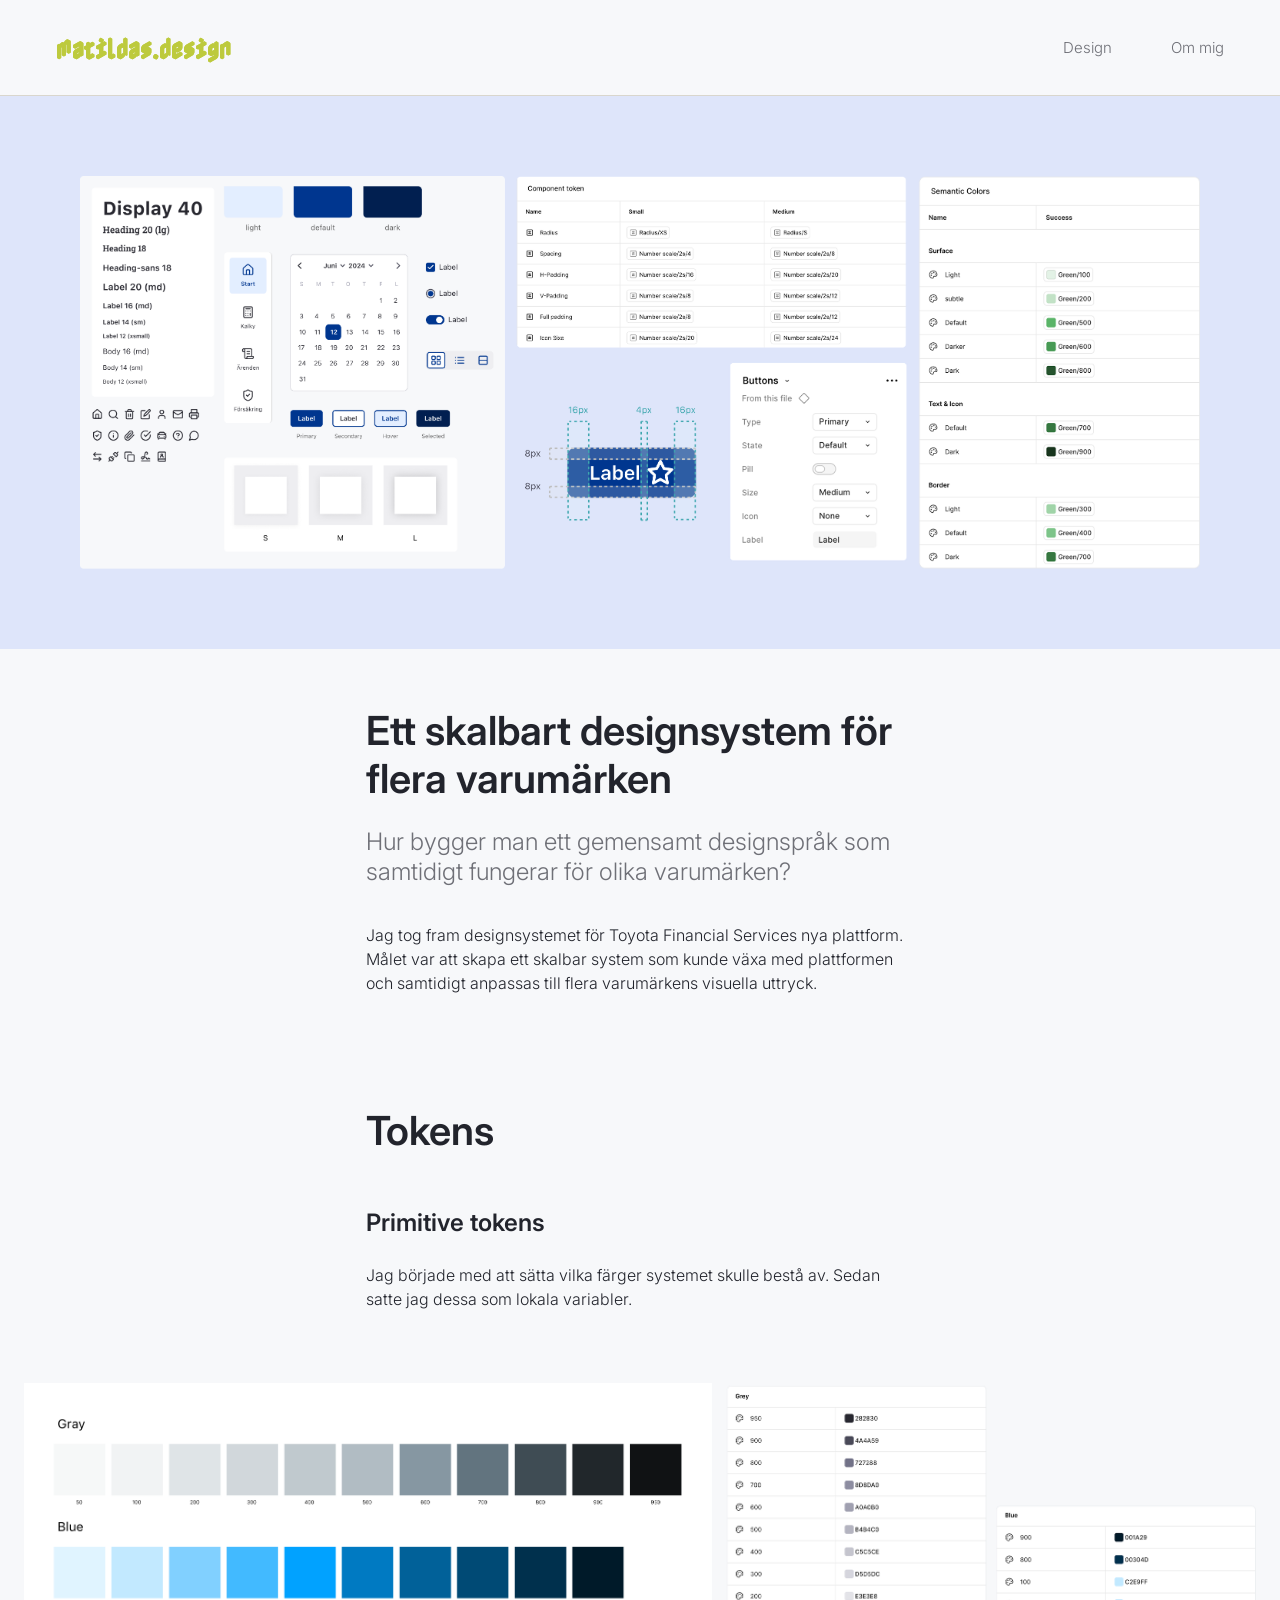
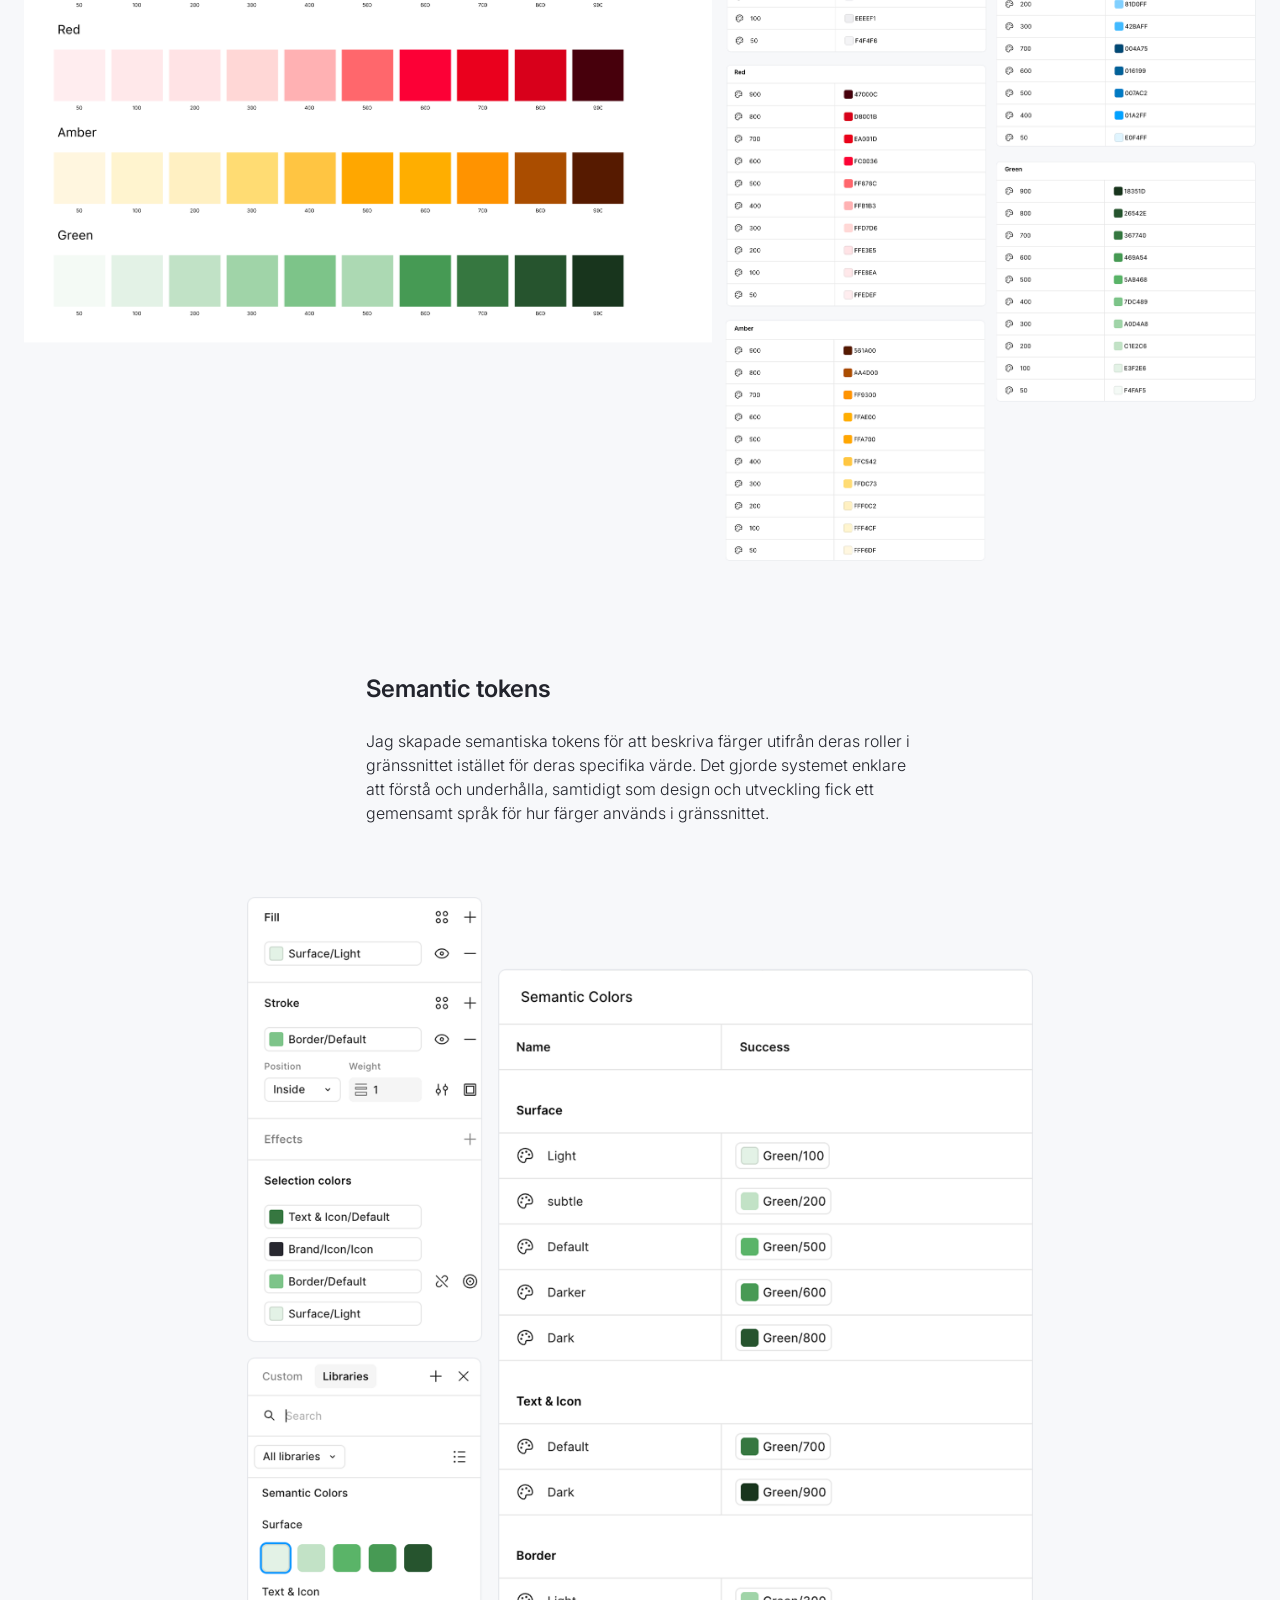
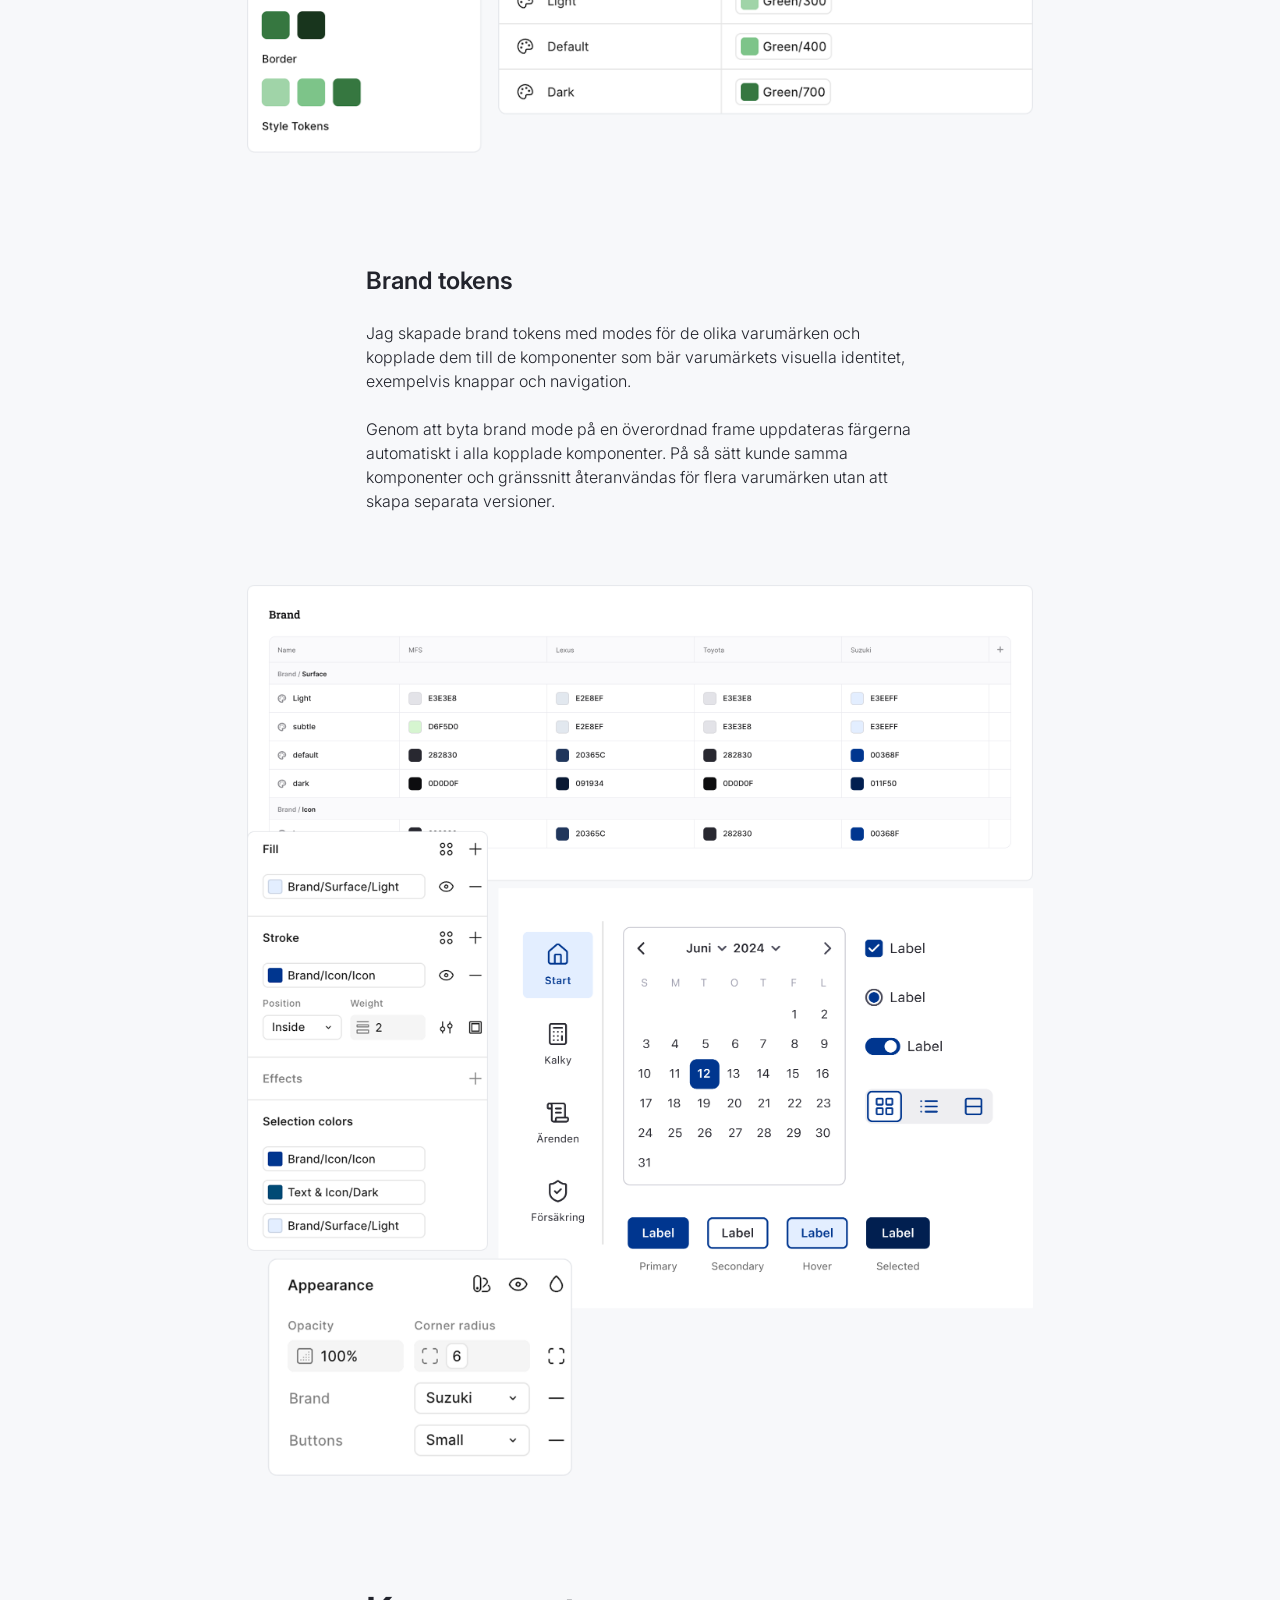
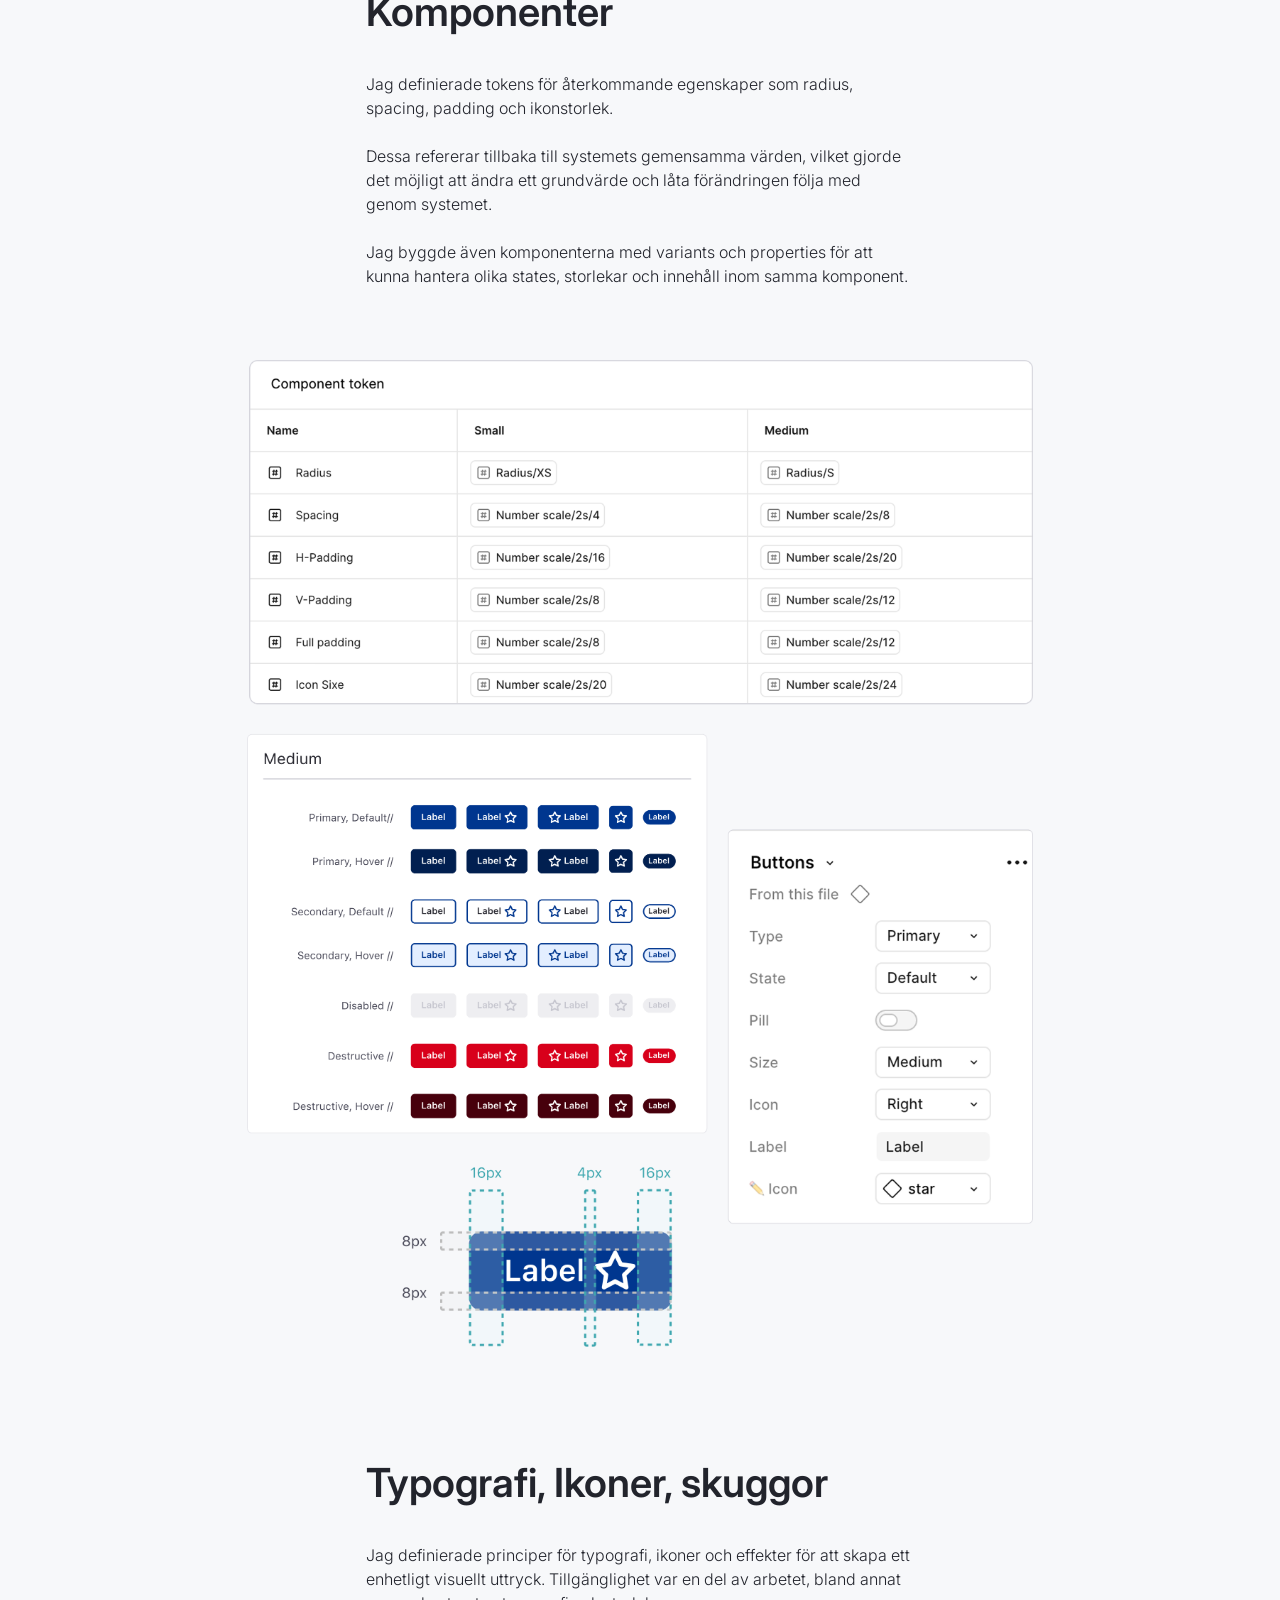
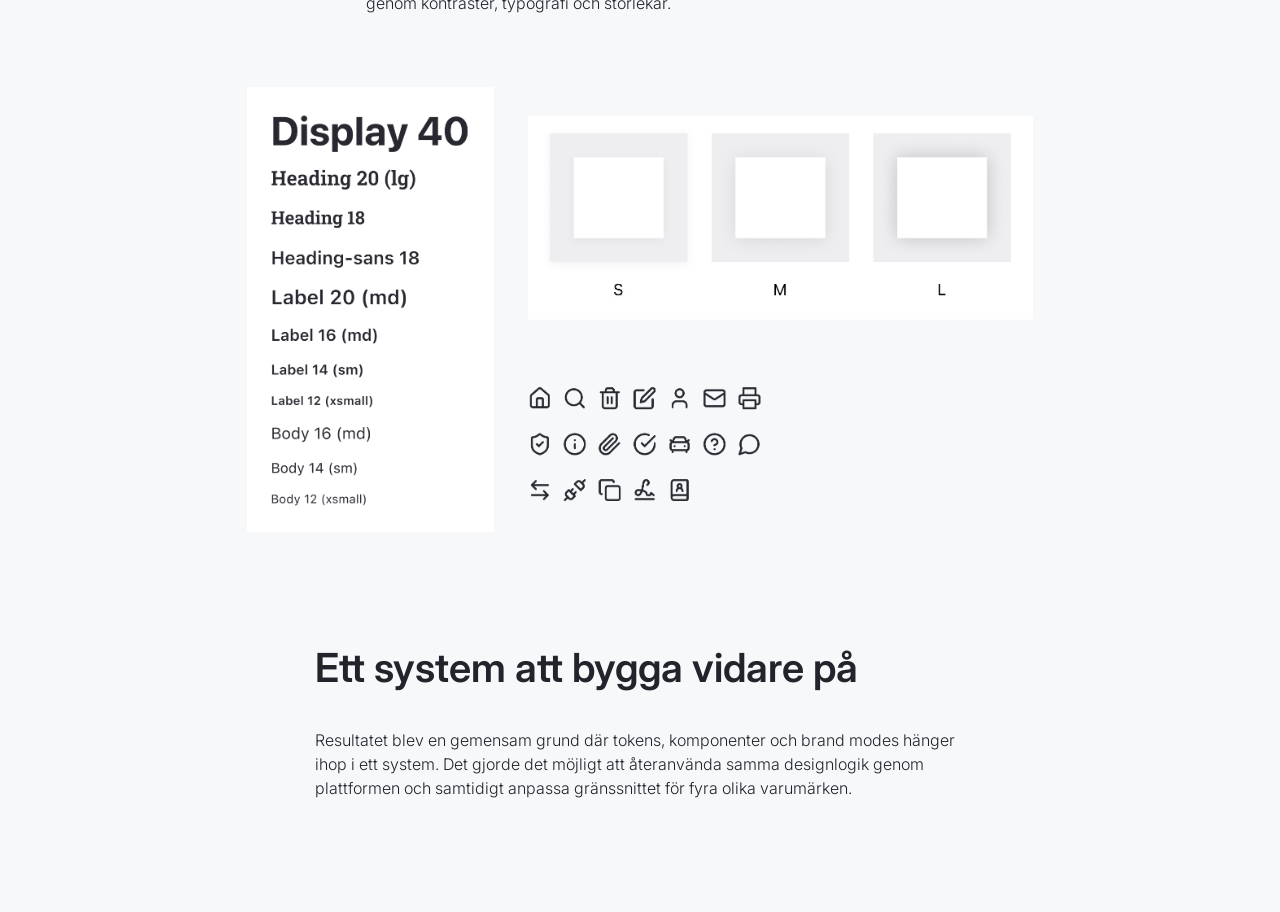
==== designsystem.html @ f6f81650 "Refine design system case content" ====
<!doctype html>
<html lang="sv">
  <head>
    <meta charset="utf-8">
    <meta name="viewport" content="width=device-width, initial-scale=1">
    <title>Designsystem | matildas.design</title>
    <meta name="description" content="Portfolio-case om ett skalbart designsystem för flera varumärken av Matilda Usterud.">
    <link rel="preconnect" href="https://fonts.googleapis.com">
    <link rel="preconnect" href="https://fonts.gstatic.com" crossorigin>
    <link href="https://fonts.googleapis.com/css2?family=Inter:wght@200;300;400;600&family=Nabla&display=swap" rel="stylesheet">
    <link rel="stylesheet" href="styles.css?v=20261001-3">
  </head>
  <body>
    <header class="site-header">
      <a class="wordmark" href="index.html" aria-label="matildas.design startsida">matildas.design</a>
      <nav class="site-nav" aria-label="Huvudnavigation">
        <a class="nav-design" href="index.html">Design</a>
        <a class="nav-about" href="om-mig.html">Om mig</a>
      </nav>
    </header>

    <main>
      <section class="tfs-case design-system-case" aria-labelledby="design-system-title">
        <div class="design-system-case-hero">
          <img class="design-system-case-image" src="assets/design-system-hero.png" alt="Designsystemets typografi, komponenter, färgtokens och inställningar">
        </div>

        <article class="tfs-case-copy">
          <h1 id="design-system-title">Ett skalbart designsystem för flera varumärken</h1>
          <p class="tfs-case-lead">Hur bygger man ett gemensamt designspråk som samtidigt fungerar för olika varumärken?</p>
          <p>Jag tog fram designsystemet för Toyota Financial Services nya plattform. Målet var att skapa ett skalbar system som kunde växa med plattformen och samtidigt anpassas till flera varumärkens visuella uttryck.</p>
        </article>

        <section class="design-system-tokens" aria-labelledby="tokens-title">
          <div class="design-system-tokens-copy">
            <h2 id="tokens-title">Tokens</h2>
            <h3>Primitive tokens</h3>
            <p>Jag började med att sätta vilka färger systemet skulle bestå av. Sedan satte jag dessa som lokala variabler.</p>
          </div>

          <img class="design-system-tokens-image" src="assets/primitive-tokens.png" alt="Primitiva färgtokens för grått, blått, rött, gult och grönt">

          <div class="design-system-semantic">
            <h3>Semantic tokens</h3>
            <p>Jag skapade semantiska tokens för att beskriva färger utifrån deras roller i gränssnittet istället för deras specifika värde. Det gjorde systemet enklare att förstå och underhålla, samtidigt som design och utveckling fick ett gemensamt språk för hur färger används i gränssnittet.</p>

            <img class="design-system-semantic-image" src="assets/semantic-tokens.png" alt="Semantiska färgtokens för ytor, text, ikoner och kantlinjer">
          </div>

          <div class="design-system-brand">
            <h3>Brand tokens</h3>
            <p>Jag skapade brand tokens med modes för de olika varumärken och kopplade dem till de komponenter som bär varumärkets visuella identitet, exempelvis knappar och navigation.</p>
            <p>Genom att byta brand mode på en överordnad frame uppdateras färgerna automatiskt i alla kopplade komponenter. På så sätt kunde samma komponenter och gränssnitt återanvändas för flera varumärken utan att skapa separata versioner.</p>

            <img class="design-system-brand-image" src="assets/brand-tokens.png" alt="Brand tokens och komponenter anpassade för flera varumärken">
          </div>
        </section>

        <section class="design-system-components" aria-labelledby="components-title">
          <div class="design-system-components-copy">
            <h2 id="components-title">Komponenter</h2>
            <p>Jag definierade tokens för återkommande egenskaper som radius, spacing, padding och ikonstorlek.</p>
            <p>Dessa refererar tillbaka till systemets gemensamma värden, vilket gjorde det möjligt att ändra ett grundvärde och låta förändringen följa med genom systemet.</p>
            <p>Jag byggde även komponenterna med variants och properties för att kunna hantera olika states, storlekar och innehåll inom samma komponent.</p>
          </div>

          <img class="design-system-components-image" src="assets/components.png" alt="Komponenttokens, knappvarianter, properties och mått">
        </section>

        <section class="design-system-foundations" aria-labelledby="foundations-title">
          <div class="design-system-foundations-copy">
            <h2 id="foundations-title">Typografi, Ikoner, skuggor</h2>
            <p>Jag definierade principer för typografi, ikoner och effekter för att skapa ett enhetligt visuellt uttryck. Tillgänglighet var en del av arbetet, bland annat genom kontraster, typografi och storlekar.</p>
          </div>

          <img class="design-system-foundations-image" src="assets/typography-icons-shadows.png" alt="Typografisk skala, ikoner och tre nivåer av skuggor">
        </section>

        <section class="design-system-result" aria-labelledby="design-system-result-title">
          <div class="design-system-result-copy">
            <h2 id="design-system-result-title">Ett system att bygga vidare på</h2>
            <p>Resultatet blev en gemensam grund där tokens, komponenter och brand modes hänger ihop i ett system. Det gjorde det möjligt att återanvända samma designlogik genom plattformen och samtidigt anpassa gränssnittet för fyra olika varumärken.</p>
          </div>
        </section>
      </section>
    </main>
  </body>
</html>
---- styles.css ----
:root {
  --background: #f7f8fa;
  --text: #22242c;
  --muted: #6f7077;
  --accent: #c9c94f;
  --blue: #dee5fa;
  --warm: #d9d6cd;
  --surface: #ffffff;
  --panel: #f9e4ec;
  --soft: #f5f6f8;
  --line: #d9d6cd;
  --shadow: 0 22px 40px rgba(109, 5, 0, 0.1);
}

@font-palette-values --logo {
  font-family: "Nabla";
  override-colors:
    0 #c9c94f,
    1 #c9c94f,
    2 #c9c94f,
    3 #c9c94f,
    4 #c9c94f,
    5 #c9c94f,
    6 #c9c94f,
    7 #c9c94f,
    8 #c9c94f,
    9 #c9c94f;
}

* {
  box-sizing: border-box;
}

html {
  scroll-behavior: smooth;
}

body {
  margin: 0;
  overflow-x: clip;
  background: var(--background);
  color: var(--text);
  font-family: Inter, ui-sans-serif, system-ui, -apple-system, BlinkMacSystemFont, "Segoe UI", sans-serif;
}

a {
  color: inherit;
  text-decoration: none;
}

img {
  display: block;
  max-width: 100%;
}

.site-header {
  position: sticky;
  top: 0;
  z-index: 10;
  display: flex;
  height: 96px;
  min-height: 96px;
  align-items: center;
  justify-content: space-between;
  gap: 32px;
  padding: 26px clamp(24px, 4.4vw, 70px);
  border-bottom: 1px solid var(--line);
  background: var(--background);
}

.wordmark {
  color: #c9c94f;
  -webkit-text-fill-color: #c9c94f;
  filter: brightness(0) saturate(100%) invert(79%) sepia(32%) saturate(854%) hue-rotate(18deg) brightness(95%) contrast(88%);
  display: inline-flex;
  align-items: center;
  font-family: "Nabla", system-ui, sans-serif;
  font-size: 24px;
  font-palette: monochrome;
  line-height: 40px;
  white-space: nowrap;
}

.site-nav {
  display: flex;
  align-items: center;
  gap: clamp(28px, 4.6vw, 70px);
  color: var(--muted);
  font-size: 15px;
  font-weight: 300;
}

.site-nav a {
  position: relative;
  padding: 12px 0;
}

.site-nav a.is-active {
  color: #22242c;
  font-weight: 400;
}

.site-nav a.is-active::after {
  position: absolute;
  right: 22%;
  bottom: 2px;
  left: 22%;
  height: 2px;
  background: var(--accent);
  content: "";
}

.hero {
  position: relative;
  z-index: 2;
  display: grid;
  width: min(calc(100% - 110px), 995px);
  min-height: 461px;
  grid-template-columns: 435px 480px;
  gap: 80px;
  align-items: start;
  justify-content: center;
  margin: 0 auto;
  padding: 0;
}

.hero-copy {
  padding-top: 85px;
}

.hero-copy p {
  margin: 0 0 16px;
  color: var(--muted);
  font-size: 16px;
  font-weight: 300;
}

.hero h1 {
  max-width: 488px;
  margin: 0;
  color: var(--muted);
  font-size: 40px;
  font-weight: 300;
  letter-spacing: 0;
  line-height: 48px;
}

.hero h1 strong {
  color: #22242c;
  font-weight: 600;
}

.hero h1 span {
  font-weight: 200;
}

.hero-portrait {
  position: relative;
  z-index: 3;
  width: 370px;
  height: 461px;
  align-self: start;
  justify-self: end;
  background: transparent;
  overflow: visible;
  transform: translateY(12px);
}

.hero-portrait::before {
  position: absolute;
  right: max(180px, calc((100% - 1076px) / 2));
  bottom: 0;
  width: 350px;
  height: 405px;
  background: var(--blue);
  content: "";
}

.hero-portrait img {
  position: absolute;
  z-index: 1;
  right: 0;
  bottom: 0;
  width: 370px;
  max-width: none;
  transform: none;
  image-rendering: auto;
}

.hero-portrait .hero-sparkle-gif {
  position: absolute;
  z-index: 2;
  top: 8px;
  right: -34px;
  bottom: auto;
  left: auto;
  width: 118px;
  height: 118px;
  object-fit: contain;
  pointer-events: none;
}

.hero-bird {
  width: 480px;
  height: 270px;
  align-self: start;
  justify-self: end;
  margin-top: 60px;
  overflow: visible;
  transform: none;
}

.hero-bird::before {
  content: none;
}

.hero-portrait .hero-bird-cloud {
  position: absolute;
  z-index: 2;
  top: -72px;
  right: 68px;
  bottom: auto;
  width: 260px;
  max-width: none;
  opacity: 1;
  transform: translate(2px, -48px) scale(0.91);
  transform-origin: center;
  pointer-events: none;
}

.hero-portrait .hero-bird-cloud-tertiary {
  top: -8px;
  right: 245px;
  width: 180px;
  opacity: 0.88;
  transform: translate(-96px, 250px) scale(1.52);
}

.hero-bird-video {
  position: absolute;
  z-index: 1;
  inset: 0;
  display: block;
  width: 100%;
  height: 100%;
  object-fit: contain;
  filter: contrast(1.08);
  transform: translate(-47px, 2px) scale(1.21);
  transform-origin: center;
  pointer-events: none;
}

.use-bird-fallback .hero-bird-video {
  opacity: 0;
}

.hero-bird-safari-canvas {
  position: absolute;
  z-index: 1;
  inset: 0;
  display: none;
  width: 100%;
  height: 100%;
  object-fit: contain;
  image-rendering: auto;
  transform: translate(-47px, 2px) scale(1.21);
  transform-origin: center;
  pointer-events: none;
}

.use-bird-fallback .hero-bird-safari-canvas {
  display: block;
}

.design {
  position: relative;
  z-index: 1;
  display: grid;
  gap: 48px;
  justify-items: center;
  margin-top: -98px;
  padding: 66px clamp(20px, 8vw, 120px) 72px;
  overflow: hidden;
}

.design-backdrop {
  position: absolute;
  z-index: 0;
  top: 0;
  width: min(calc(100% - 360px), 1076px);
  height: 962px;
  background: var(--panel);
}

.design-cloud-secondary {
  position: absolute;
  z-index: 2;
  top: -76px;
  right: 0;
  width: 378px;
  max-width: none;
  opacity: 1;
  transform: scaleX(-1);
  transform-origin: right center;
  pointer-events: none;
}

.project-card {
  position: relative;
  z-index: 1;
  display: grid;
  width: min(100%, 786px);
  height: 320px;
  min-height: 320px;
  grid-template-columns: 1fr 1fr;
  overflow: hidden;
  border-radius: 20px;
  background: linear-gradient(90deg, var(--surface) 0 50%, var(--soft) 50% 100%);
  box-shadow: var(--shadow);
}

.project-card-reverse {
  background: linear-gradient(90deg, var(--soft) 0 50%, var(--surface) 50% 100%);
}

.project-copy {
  display: grid;
  align-content: center;
  padding: clamp(36px, 5vw, 58px);
}

.project-copy h2 {
  margin: 0 0 24px;
  color: var(--text);
  font-size: 24px;
  font-weight: 500;
  letter-spacing: 0;
  line-height: 1.08;
}

.project-copy p {
  max-width: 365px;
  margin: 0;
  color: var(--muted);
  font-size: 16px;
  font-weight: 200;
  line-height: 20px;
}

.project-media {
  display: grid;
  place-items: center;
  padding: 24px;
}

.project-media img {
  width: min(100%, 320px);
  image-rendering: auto;
}

.project-card-reverse .project-media img {
  width: min(100%, 320px);
}

.project-media-design-system img {
  width: min(100%, 280px);
}

.about {
  display: grid;
  justify-items: center;
  padding: 40px clamp(20px, 8vw, 120px) 64px;
}

.about-visual {
  position: relative;
  z-index: 2;
  width: min(100%, 548px);
  height: 417px;
  overflow: hidden;
  background: var(--blue);
  isolation: isolate;
}

.about-pattern {
  position: absolute;
  z-index: 1;
  inset: 0;
  width: 100%;
  height: 100%;
  object-fit: cover;
  opacity: 1;
}

.about-person {
  position: absolute;
  z-index: 2;
  right: -30px;
  bottom: 0;
  width: 335px;
  max-width: none;
}

.about-panel {
  width: min(calc(100% - 40px), 1076px);
  margin-top: -126px;
  padding: 158px 0 70px;
  background: var(--panel);
}

.about-panel h1 {
  width: min(100% - 48px, 548px);
  margin: 0 auto 64px;
  color: #22242c;
  font-size: 36px;
  font-weight: 300;
  line-height: 44px;
  text-align: center;
}

.about-list {
  display: grid;
  width: min(100% - 48px, 548px);
  min-height: 593px;
  gap: 44px;
  margin: 0 auto;
}

.about-item h2 {
  margin: 0 0 14px;
  color: #22242c;
  font-size: 20px;
  font-weight: 300;
  line-height: 28px;
}

.about-item p {
  margin: 0;
  color: #6f7077;
  font-size: 16px;
  font-weight: 200;
  line-height: 19px;
}

.about-talk-page {
  position: relative;
  min-height: calc(100vh - 96px);
  align-items: start;
  padding: 56px clamp(20px, 8vw, 120px) 80px;
}

.about-talk-decoration {
  position: absolute;
  z-index: 2;
  display: block;
  max-width: none;
  pointer-events: none;
}

.about-talk-portrait {
  bottom: -112px;
  left: 0;
  width: 520px;
}

.about-talk-page .about-panel {
  position: relative;
  isolation: isolate;
  width: min(calc(100% - 40px), 760px);
  margin-top: 0;
  padding: 0;
  background: transparent;
}

.about-talk-page .about-panel h1 {
  position: relative;
  z-index: 1;
  width: min(100% - 48px, 548px);
  margin-bottom: 64px;
  font-size: 32px;
  font-weight: 300;
  line-height: 40px;
  text-align: center;
}

.about-talk-page .about-list {
  position: relative;
  z-index: 1;
  width: min(100% - 48px, 458px);
  min-height: 0;
  gap: 42px;
}

.recommendations {
  position: relative;
  display: grid;
  justify-items: center;
  margin-top: 0;
  padding: 72px clamp(20px, 8vw, 120px) 96px;
  background: var(--blue);
  overflow: hidden;
}

.recommendations::after {
  content: none;
}

.recommendations-inner {
  position: relative;
  z-index: 1;
  width: min(100%, 760px);
}

.recommendations h2 {
  width: min(100% - 48px, 548px);
  margin: 0 auto 32px;
  color: #22242c;
  font-size: 24px;
  font-weight: 300;
  line-height: 32px;
  text-align: center;
}

.recommendation-list {
  display: grid;
  width: min(100% - 48px, 548px);
  gap: 16px;
  margin: 0 auto;
}

.recommendation-card {
  margin: 0;
  padding: 24px;
  border: 1px solid rgba(217, 214, 205, 0.72);
  border-radius: 8px;
  background: var(--surface);
}

.recommendation-card blockquote {
  margin: 0 0 18px;
}

.recommendation-card blockquote p {
  margin: 0 0 12px;
  color: #414249;
  font-size: 15px;
  font-weight: 300;
  line-height: 22px;
}

.recommendation-card blockquote p:last-child {
  margin-bottom: 0;
}

.recommendation-preview {
  display: -webkit-box;
  overflow: hidden;
  -webkit-box-orient: vertical;
  -webkit-line-clamp: 6;
}

.recommendation-collapsible:has(.recommendation-more[open]) .recommendation-preview {
  display: none;
}

.recommendation-more summary {
  width: max-content;
  margin-top: -5px;
  color: #6f7077;
  cursor: pointer;
  font-size: 14px;
  font-weight: 400;
  line-height: 22px;
  list-style: none;
}

.recommendation-more summary::-webkit-details-marker {
  display: none;
}

.recommendation-more summary:hover,
.recommendation-more summary:focus-visible {
  color: #22242c;
}

.recommendation-more summary:focus-visible {
  outline: 2px solid var(--accent);
  outline-offset: 3px;
}

.recommendation-more[open] summary {
  margin-bottom: 12px;
}

.recommendation-more[open] summary {
  order: 2;
  margin-top: 12px;
  margin-bottom: 0;
}

.recommendation-more[open] {
  display: flex;
  flex-direction: column;
}

.recommendation-more .less-label {
  display: none;
}

.recommendation-more[open] .more-label {
  display: none;
}

.recommendation-more[open] .less-label {
  display: inline;
}

.recommendation-card figcaption {
  display: grid;
  gap: 2px;
}

.recommendation-card figcaption strong {
  color: #22242c;
  font-size: 15px;
  font-weight: 600;
  line-height: 21px;
}

.recommendation-card figcaption span {
  color: #8b8c93;
  font-size: 13px;
  font-weight: 300;
  line-height: 18px;
}

.linkedin-cta {
  display: grid;
  min-height: 72px;
  grid-template-columns: auto 1fr auto;
  gap: 16px;
  align-items: center;
  margin-top: 24px;
  padding: 14px 20px;
  border: 1px solid rgba(217, 214, 205, 0.72);
  border-radius: 8px;
  background: var(--surface);
  color: #22242c;
  font-size: 17px;
  font-weight: 300;
  line-height: 24px;
  transition: transform 160ms ease, box-shadow 160ms ease;
}

.linkedin-cta:hover {
  box-shadow: 0 12px 28px rgba(34, 36, 44, 0.08);
  transform: translateY(-2px);
}

.linkedin-cta:focus-visible {
  outline: 2px solid var(--accent);
  outline-offset: 3px;
}

.linkedin-cta-icon {
  display: grid;
  width: 42px;
  height: 42px;
  place-items: center;
  border-radius: 50%;
  background: var(--panel);
  color: var(--accent);
  font-size: 18px;
  font-weight: 600;
  line-height: 1;
}

.linkedin-cta-arrow {
  color: #6f7077;
  font-size: 28px;
  font-weight: 300;
}

.lf-case-hero {
  position: relative;
  display: grid;
  min-height: 590px;
  place-items: center;
  overflow: hidden;
  background-color: var(--blue);
  background-image: url("assets/about-pattern.png");
  background-repeat: repeat;
  background-size: 548px 417px;
}

.lf-case-pattern {
  display: none;
}

.lf-case-images {
  position: relative;
  width: min(100% - 48px, 900px);
  height: 442px;
}

.lf-case-images img {
  position: absolute;
  display: block;
}

.lf-frame-one {
  left: 0;
  top: 0;
  width: 590px;
}

.lf-frame-two {
  right: 0;
  bottom: 0;
  width: 478px;
}

.lf-case-copy {
  width: min(100% - 48px, 786px);
  margin: 0 auto;
  padding: 58px 0 88px;
}

.lf-case-copy h1,
.lf-case-copy p {
  max-width: 548px;
  margin-right: auto;
  margin-left: auto;
}

.lf-case-copy h1 {
  margin: 0 0 24px;
  margin-right: auto;
  margin-left: auto;
  color: #22242c;
  font-size: 40px;
  font-weight: 600;
  line-height: 48px;
}

.lf-case-lead {
  margin: 0 0 36px;
  margin-right: auto;
  margin-left: auto;
  color: #6f7077;
  font-size: 24px;
  font-weight: 300;
  line-height: 30px;
}

.lf-case-copy p:not(.lf-case-lead) {
  margin: 0 0 32px;
  margin-right: auto;
  margin-left: auto;
  color: #22242c;
  font-size: 16px;
  font-weight: 300;
  line-height: 24px;
}

.lf-case-copy p:last-child {
  margin-bottom: 0;
}

.lf-problem {
  padding: 0 0 112px;
}

.lf-problem-copy {
  width: min(100% - 48px, 786px);
  margin: 0 auto;
}

.lf-problem-copy h2,
.lf-problem-copy h3,
.lf-problem-copy p {
  max-width: 548px;
}

.lf-problem h2 {
  margin: 0 auto 20px;
  color: #22242c;
  font-size: 32px;
  font-weight: 600;
  line-height: 40px;
}

.lf-problem-lead {
  margin: 0 auto 32px;
  color: #6f7077;
  font-size: 20px;
  font-weight: 300;
  line-height: 26px;
}

.lf-problem p:not(.lf-problem-lead) {
  margin: 0 auto 32px;
  color: #22242c;
  font-size: 16px;
  font-weight: 300;
  line-height: 24px;
}

.lf-problem h3 {
  margin: 0 auto 12px;
  color: #22242c;
  font-size: 16px;
  font-weight: 600;
  line-height: 24px;
}

.lf-problem h3 + p {
  margin-bottom: 32px;
}

.lf-problem-image {
  width: min(100% - 48px, 786px);
  margin: 56px auto 0;
}

.lf-research {
  padding: 0 0 104px;
}

.lf-research-copy {
  width: min(100% - 48px, 786px);
  margin: 0 auto;
}

.lf-research-copy h2,
.lf-research-copy h3,
.lf-research-copy h4,
.lf-research-copy p {
  max-width: 548px;
  margin-right: auto;
  margin-left: auto;
}

.lf-research h2 {
  margin-top: 0;
  margin-bottom: 20px;
  color: #22242c;
  font-size: 32px;
  font-weight: 600;
  line-height: 40px;
}

.lf-research h2:not(:first-child) {
  margin-top: 112px;
}

.lf-section-lead {
  margin-top: 0;
  margin-bottom: 32px;
  color: #6f7077;
  font-size: 20px;
  font-weight: 300;
  line-height: 26px;
}

.lf-research p:not(.lf-section-lead) {
  margin-top: 0;
  margin-bottom: 32px;
  color: #22242c;
  font-size: 16px;
  font-weight: 300;
  line-height: 24px;
}

.lf-research h3 {
  margin-top: 32px;
  margin-bottom: 20px;
  color: #22242c;
  font-size: 16px;
  font-weight: 600;
  line-height: 24px;
}

.lf-research h4 {
  margin-top: 0;
  margin-bottom: 12px;
  color: #22242c;
  font-size: 16px;
  font-weight: 600;
  line-height: 24px;
}

.lf-research-image {
  width: min(100% - 48px, 786px);
  margin: 56px auto 0;
}

.lf-solution {
  padding: 0 0 112px;
}

.lf-solution-copy {
  width: min(100% - 48px, 786px);
  margin: 0 auto;
}

.lf-solution-copy h2,
.lf-solution-copy h3,
.lf-solution-copy p {
  max-width: 548px;
  margin-right: auto;
  margin-left: auto;
}

.lf-solution h2 {
  margin-top: 0;
  margin-bottom: 20px;
  color: #22242c;
  font-size: 32px;
  font-weight: 600;
  line-height: 40px;
}

.lf-solution h3 {
  margin-top: 56px;
  margin-bottom: 32px;
  color: #22242c;
  font-size: 16px;
  font-weight: 600;
  line-height: 24px;
}

.lf-solution p:not(.lf-section-lead) {
  margin-top: 0;
  margin-bottom: 32px;
  color: #22242c;
  font-size: 16px;
  font-weight: 300;
  line-height: 24px;
}

.lf-solution strong {
  font-weight: 600;
}

.lf-solution-image {
  width: min(100% - 48px, 786px);
  margin: 32px auto 0;
}

.lf-solution-step {
  margin-top: 112px;
}

.lf-solution-step h3 {
  margin-top: 0;
}

.lf-testing {
  padding: 0 0 112px;
}

.lf-testing-copy {
  width: min(100% - 48px, 786px);
  margin: 0 auto;
}

.lf-testing-copy h2,
.lf-testing-copy p {
  max-width: 548px;
  margin-right: auto;
  margin-left: auto;
}

.lf-testing h2 {
  margin-top: 0;
  margin-bottom: 32px;
  color: #22242c;
  font-size: 40px;
  font-weight: 600;
  line-height: 48px;
}

.lf-testing p {
  margin-top: 0;
  margin-bottom: 32px;
  color: #22242c;
  font-size: 16px;
  font-weight: 300;
  line-height: 24px;
}

.lf-testing-image {
  width: min(100% - 48px, 786px);
  margin: 56px auto 0;
}

.lf-result {
  padding: 0 0 112px;
}

.lf-result-copy {
  width: min(100% - 48px, 786px);
  margin: 0 auto;
}

.lf-result-copy h2,
.lf-result-copy p {
  max-width: 548px;
  margin-right: auto;
  margin-left: auto;
}

.lf-result h2 {
  margin-top: 0;
  margin-bottom: 32px;
  color: #22242c;
  font-size: 40px;
  font-weight: 600;
  line-height: 48px;
}

.lf-result p {
  margin-top: 0;
  margin-bottom: 0;
  color: #22242c;
  font-size: 16px;
  font-weight: 300;
  line-height: 24px;
}

.lf-result-image {
  width: min(100% - 48px, 1184px);
  margin: 56px auto 0;
}

.tfs-case-hero {
  position: relative;
  display: grid;
  min-height: 520px;
  place-items: center;
  overflow: hidden;
  background-color: var(--blue);
  isolation: isolate;
}

.tfs-case-hero::before {
  position: absolute;
  z-index: 0;
  inset: 0;
  background-image: url("assets/tfs-pattern.png");
  background-position: center;
  background-repeat: repeat;
  background-size: 960px auto;
  content: "";
  opacity: 0.04;
}

.tfs-case-image {
  position: relative;
  z-index: 1;
  width: min(100% - 48px, 820px);
}

.design-system-case-hero {
  display: grid;
  min-height: 0;
  place-items: center;
  padding: 80px 0;
  overflow: hidden;
  background: var(--blue);
}

.design-system-case-image {
  display: block;
  width: min(100% - 160px, 1460px);
}

.design-system-tokens {
  padding: 0 0 112px;
}

.design-system-tokens-copy {
  width: min(100% - 48px, 786px);
  margin: 0 auto;
}

.design-system-tokens h2 {
  max-width: 548px;
  margin: 0 auto 52px;
  color: #22242c;
  font-size: 40px;
  font-weight: 600;
  line-height: 48px;
}

.design-system-tokens h3 {
  max-width: 548px;
  margin: 0 auto 24px;
  color: #22242c;
  font-size: 24px;
  font-weight: 600;
  line-height: 32px;
}

.design-system-tokens p {
  max-width: 548px;
  margin: 0 auto;
  color: #22242c;
  font-size: 16px;
  font-weight: 300;
  line-height: 24px;
}

.design-system-tokens-image {
  display: block;
  width: min(100% - 48px, 1280px);
  margin: 72px auto 0;
}

.design-system-semantic {
  margin-top: 112px;
}

.design-system-semantic-image {
  display: block;
  width: min(100% - 48px, 786px);
  margin: 72px auto 0;
}

.design-system-brand {
  margin-top: 112px;
}

.design-system-brand p + p {
  margin-top: 24px;
}

.design-system-brand-image {
  display: block;
  width: min(100% - 48px, 786px);
  margin: 72px auto 0;
}

.design-system-components {
  padding: 0 0 112px;
}

.design-system-components-copy {
  width: min(100% - 48px, 786px);
  margin: 0 auto;
}

.design-system-components-copy h2,
.design-system-components-copy p {
  max-width: 548px;
  margin-right: auto;
  margin-left: auto;
}

.design-system-components h2 {
  margin-top: 0;
  margin-bottom: 36px;
  color: #22242c;
  font-size: 40px;
  font-weight: 600;
  line-height: 48px;
}

.design-system-components-copy p {
  margin-top: 0;
  margin-bottom: 24px;
  color: #22242c;
  font-size: 16px;
  font-weight: 300;
  line-height: 24px;
}

.design-system-components-copy p:last-child {
  margin-bottom: 0;
}

.design-system-components-image {
  display: block;
  width: min(100% - 48px, 786px);
  margin: 72px auto 0;
}

.design-system-foundations {
  padding: 0 0 112px;
}

.design-system-foundations-copy {
  width: min(100% - 48px, 786px);
  margin: 0 auto;
}

.design-system-foundations-copy h2,
.design-system-foundations-copy p {
  max-width: 548px;
  margin-right: auto;
  margin-left: auto;
}

.design-system-foundations h2 {
  margin-top: 0;
  margin-bottom: 36px;
  color: #22242c;
  font-size: 40px;
  font-weight: 600;
  line-height: 48px;
}

.design-system-foundations p {
  margin-top: 0;
  margin-bottom: 0;
  color: #22242c;
  font-size: 16px;
  font-weight: 300;
  line-height: 24px;
}

.design-system-foundations-image {
  display: block;
  width: min(100% - 48px, 786px);
  margin: 72px auto 0;
}

.design-system-result {
  padding: 0 0 112px;
}

.design-system-result-copy {
  width: min(100% - 48px, 786px);
  margin: 0 auto;
}

.design-system-result-copy h2,
.design-system-result-copy p {
  max-width: 650px;
  margin-right: auto;
  margin-left: auto;
}

.design-system-result h2 {
  margin: 0 auto 36px;
  color: #22242c;
  font-size: 40px;
  font-weight: 600;
  line-height: 48px;
}

.design-system-result p {
  margin: 0 auto;
  color: #22242c;
  font-size: 16px;
  font-weight: 300;
  line-height: 24px;
}

.design-system-result p + p {
  margin-top: 40px;
}

.tfs-case-copy {
  width: min(100% - 48px, 786px);
  margin: 0 auto;
  padding: 58px 0 112px;
}

.tfs-case-copy h1,
.tfs-case-copy p {
  max-width: 548px;
  margin-right: auto;
  margin-left: auto;
}

.tfs-case h1 {
  margin-top: 0;
  margin-bottom: 24px;
  color: #22242c;
  font-size: 40px;
  font-weight: 600;
  line-height: 48px;
}

.tfs-case-lead {
  margin-top: 0;
  margin-bottom: 36px;
  color: #6f7077;
  font-size: 24px;
  font-weight: 300;
  line-height: 30px;
}

.tfs-case-copy p:not(.tfs-case-lead) {
  margin-top: 0;
  margin-bottom: 32px;
  color: #22242c;
  font-size: 16px;
  font-weight: 300;
  line-height: 24px;
}

.tfs-case-copy p:last-child {
  margin-bottom: 0;
}

.tfs-problem {
  padding: 0 0 112px;
}

.tfs-problem-copy {
  width: min(100% - 48px, 786px);
  margin: 0 auto;
}

.tfs-problem-copy h2,
.tfs-problem-copy p {
  max-width: 548px;
  margin-right: auto;
  margin-left: auto;
}

.tfs-problem h2 {
  margin-top: 0;
  margin-bottom: 20px;
  color: #22242c;
  font-size: 32px;
  font-weight: 600;
  line-height: 40px;
}

.tfs-section-lead {
  margin-top: 0;
  margin-bottom: 32px;
  color: #6f7077;
  font-size: 20px;
  font-weight: 300;
  line-height: 26px;
}

.tfs-problem p:not(.tfs-section-lead) {
  margin-top: 0;
  margin-bottom: 32px;
  color: #22242c;
  font-size: 16px;
  font-weight: 300;
  line-height: 24px;
}

.tfs-problem-image {
  width: min(100% - 48px, 786px);
  margin: 56px auto 0;
}

.tfs-challenge {
  padding: 0 0 112px;
}

.tfs-challenge-copy {
  width: min(100% - 48px, 786px);
  margin: 0 auto;
}

.tfs-challenge-copy h2,
.tfs-challenge-copy p {
  max-width: 548px;
  margin-right: auto;
  margin-left: auto;
}

.tfs-challenge h2 {
  margin-top: 0;
  margin-bottom: 20px;
  color: #22242c;
  font-size: 32px;
  font-weight: 600;
  line-height: 40px;
}

.tfs-challenge p:not(.tfs-section-lead) {
  margin-top: 0;
  margin-bottom: 32px;
  color: #22242c;
  font-size: 16px;
  font-weight: 300;
  line-height: 24px;
}

.tfs-challenge p:last-child {
  margin-bottom: 0;
}

.tfs-challenge-image {
  width: min(100% - 48px, 646px);
  margin: 56px auto 0;
}

.tfs-magic {
  padding: 0 0 112px;
}

.tfs-magic-copy {
  width: min(100% - 48px, 786px);
  margin: 0 auto;
}

.tfs-magic-copy h2,
.tfs-magic-copy p {
  max-width: 548px;
  margin-right: auto;
  margin-left: auto;
}

.tfs-magic h2 {
  margin-top: 0;
  margin-bottom: 20px;
  color: #22242c;
  font-size: 32px;
  font-weight: 600;
  line-height: 40px;
}

.tfs-magic p:not(.tfs-section-lead) {
  margin-top: 0;
  margin-bottom: 0;
  color: #22242c;
  font-size: 16px;
  font-weight: 300;
  line-height: 24px;
}

.tfs-magic-image {
  width: min(100% - 48px, 548px);
  margin: 56px auto 0;
}

.tfs-design {
  padding: 0 0 112px;
}

.tfs-design-copy {
  width: min(100% - 48px, 786px);
  margin: 0 auto;
}

.tfs-design-copy h2,
.tfs-design-copy p {
  max-width: 548px;
  margin-right: auto;
  margin-left: auto;
}

.tfs-design h2 {
  margin-top: 0;
  margin-bottom: 20px;
  color: #22242c;
  font-size: 32px;
  font-weight: 600;
  line-height: 40px;
}

.tfs-design p:not(.tfs-section-lead) {
  margin-top: 0;
  margin-bottom: 32px;
  color: #22242c;
  font-size: 16px;
  font-weight: 300;
  line-height: 24px;
}

.tfs-design p:last-child {
  margin-bottom: 0;
}

.tfs-design-images {
  display: grid;
  gap: 56px;
  width: min(100% - 48px, 786px);
  margin: 56px auto 0;
  justify-items: center;
}

.tfs-design-images img {
  display: block;
  max-width: 100%;
  height: auto;
}

.tfs-design-mobile-image {
  width: min(100%, 548px);
}

.tfs-system {
  padding: 0 0 112px;
}

.tfs-system-copy {
  width: min(100% - 48px, 786px);
  margin: 0 auto;
}

.tfs-system-copy h2,
.tfs-system-copy p {
  max-width: 548px;
  margin-right: auto;
  margin-left: auto;
}

.tfs-system h2 {
  margin-top: 0;
  margin-bottom: 20px;
  color: #22242c;
  font-size: 32px;
  font-weight: 600;
  line-height: 40px;
}

.tfs-system p:not(.tfs-section-lead) {
  margin-top: 0;
  margin-bottom: 32px;
  color: #22242c;
  font-size: 16px;
  font-weight: 300;
  line-height: 24px;
}

.tfs-system p:last-child {
  margin-bottom: 0;
}

.tfs-system-images {
  display: grid;
  gap: 56px;
  width: min(100% - 48px, 786px);
  margin: 56px auto 0;
  justify-items: center;
}

.tfs-system-images img {
  display: block;
  max-width: 100%;
  height: auto;
}

.tfs-design-system-image {
  width: min(100%, 582px);
}

.tfs-result {
  padding: 0 0 112px;
}

.tfs-result-copy {
  width: min(100% - 48px, 786px);
  margin: 0 auto;
}

.tfs-result-copy h2,
.tfs-result-copy p {
  max-width: 548px;
  margin-right: auto;
  margin-left: auto;
}

.tfs-result h2 {
  margin-top: 0;
  margin-bottom: 36px;
  color: #22242c;
  font-size: 36px;
  font-weight: 600;
  line-height: 44px;
}

.tfs-result p {
  margin-top: 0;
  margin-bottom: 32px;
  color: #22242c;
  font-size: 16px;
  font-weight: 300;
  line-height: 24px;
}

.tfs-result p:last-child {
  margin-bottom: 0;
}

.tfs-result-image {
  display: block;
  width: min(100% - 48px, 1184px);
  margin: 56px auto 0;
}

@media (max-width: 920px) {
  .hero {
    width: min(100% - 44px, 656px);
    min-height: auto;
    grid-template-columns: minmax(0, 390px) 250px;
    gap: 16px;
    padding-top: 52px;
  }

  .hero-copy {
    justify-self: center;
    width: min(100%, 560px);
    padding-top: 0;
  }

  .hero-portrait {
    width: 370px;
    max-width: 100%;
    height: 461px;
    transform: none;
  }

  .hero-bird {
    width: 250px;
    height: 141px;
    justify-self: end;
    margin-top: 32px;
    margin-bottom: 0;
    transform: none;
  }

  .hero-portrait .hero-bird-cloud {
    top: -45px;
    right: 34px;
    width: 165px;
  }

  .hero-portrait .hero-bird-cloud-tertiary {
    top: 0;
    right: 190px;
    width: 105px;
  }

  .hero-portrait img {
    width: 370px;
    max-width: 100%;
    transform: none;
  }

  .design {
    padding-top: 66px;
  }

  .design-backdrop {
    height: 600px;
  }

  .design-cloud-secondary {
    top: -58px;
    width: 250px;
  }

  .project-card,
  .project-card-reverse {
    grid-template-columns: 1fr;
    background: var(--surface);
  }

  .project-card-reverse .project-media {
    order: 2;
  }

  .about {
    padding-top: 64px;
  }

  .about-talk-portrait {
    bottom: -42px;
    left: 0;
    width: 175px;
  }

  .lf-case-hero {
    min-height: 420px;
  }

  .tfs-case-hero {
    min-height: 420px;
  }

  .design-system-case-hero {
    min-height: 0;
    box-sizing: border-box;
    padding: 64px 24px;
  }

  .design-system-case {
    overflow-x: hidden;
  }

  .design-system-case-image,
  .design-system-tokens-image,
  .design-system-semantic-image,
  .design-system-brand-image,
  .design-system-components-image,
  .design-system-foundations-image {
    width: 100%;
  }

  .design-system-case .tfs-case-copy,
  .design-system-tokens-copy,
  .design-system-components-copy,
  .design-system-foundations-copy,
  .design-system-result-copy {
    box-sizing: border-box;
    width: 100%;
  }

  .design-system-case .tfs-case-copy,
  .design-system-tokens,
  .design-system-components,
  .design-system-foundations,
  .design-system-result {
    box-sizing: border-box;
    padding-right: 24px;
    padding-left: 24px;
  }

  .lf-case-images {
    height: 276px;
  }

  .lf-frame-one {
    width: 360px;
  }

  .lf-frame-two {
    width: 330px;
  }

  .lf-problem-image {
    width: min(100% - 48px, 960px);
  }

  .lf-research-image {
    width: min(100% - 48px, 960px);
  }

  .lf-solution-image {
    width: min(100% - 48px, 960px);
  }

  .lf-testing-image {
    width: min(100% - 48px, 960px);
  }

  .lf-result-image {
    width: min(100% - 48px, 1184px);
  }

  .tfs-problem-image {
    width: min(100% - 48px, 960px);
  }

  .tfs-challenge-image {
    width: min(100% - 48px, 646px);
  }

  .tfs-magic-image {
    width: min(100% - 48px, 548px);
  }

  .tfs-design-images {
    width: min(100% - 48px, 960px);
  }

  .tfs-system-images {
    width: min(100% - 48px, 960px);
  }

  .tfs-result-image {
    width: min(100% - 48px, 1184px);
  }
}

@media (max-width: 620px) {
  .site-header {
    min-height: auto;
    align-items: center;
    flex-direction: row;
    gap: 14px;
    padding: 16px;
  }

  .wordmark {
    font-size: 19px;
    line-height: 32px;
  }

  .site-nav {
    width: auto;
    gap: 32px;
    font-size: 14px;
  }

  .hero {
    width: 100%;
    grid-template-columns: 1fr;
    gap: 8px;
    padding: 38px 20px 24px;
  }

  .hero h1 {
    font-size: 34px;
    line-height: 41px;
  }

  .hero-portrait {
    width: 100%;
    height: 220px;
  }

  .hero-portrait img {
    transform: none;
  }

  .hero-bird {
    width: min(100%, 350px);
    height: 210px;
    justify-self: center;
    margin-top: 4px;
  }

  .hero-bird-video {
    transform: translate(-12px, 0) scale(1.08);
  }

  .hero-bird-safari-canvas {
    transform: translate(-12px, 0) scale(1.08);
  }

  .hero-portrait .hero-bird-cloud {
    top: -22px;
    right: 22px;
    width: 145px;
    transform: translate(0, -18px) scale(0.86);
  }

  .hero-portrait .hero-bird-cloud-tertiary {
    top: 24px;
    right: auto;
    left: -8px;
    width: 100px;
    transform: translate(0, 112px) scale(1.1);
  }

  .about-talk-portrait {
    display: block;
    bottom: -36px;
    left: 0;
    width: 150px;
  }

  .design {
    gap: 48px;
    margin-top: 0;
    padding: 48px 16px 44px;
  }

  .design-backdrop {
    width: 100%;
  }

  .project-card {
    height: auto;
    min-height: auto;
    border-radius: 16px;
  }

  .project-copy,
  .project-media {
    padding: 28px 22px;
  }

  .project-copy h2 {
    overflow-wrap: anywhere;
    font-size: 22px;
  }

  .project-media {
    min-height: 210px;
  }

  .about {
    padding: 44px 0;
  }

  .about-visual {
    width: min(100% - 44px, 548px);
    height: 417px;
  }

  .about-person {
    right: -82px;
    width: 390px;
  }

  .about-panel {
    width: 100%;
    margin-top: -120px;
    padding-top: 164px;
  }

  .about-panel h1 {
    margin-bottom: 52px;
    font-size: 32px;
    line-height: 40px;
  }

  .about-talk-page {
    padding: 44px 0 96px;
  }

  .about-talk-page .about-panel {
    width: min(100% - 32px, 548px);
    margin-top: 0;
    padding: 0;
  }

  .about-talk-page .about-panel h1,
  .about-talk-page .about-list {
    width: min(100% - 42px, 548px);
  }

  .about-talk-page .about-panel h1 {
    margin-bottom: 40px;
    font-size: 28px;
    line-height: 36px;
  }

  .about-talk-page .about-list {
    gap: 36px;
  }

  .recommendations {
    margin-top: 0;
    padding: 64px 0 72px;
  }

  .recommendations h2,
  .recommendation-list {
    width: min(100% - 42px, 548px);
  }

  .recommendations h2 {
    font-size: 22px;
    line-height: 30px;
  }

  .recommendation-card {
    padding: 20px;
  }

  .lf-case-hero {
    min-height: 330px;
  }

  .lf-case-images {
    width: min(100% - 36px, 360px);
    height: 220px;
  }

  .lf-frame-one {
    width: 250px;
  }

  .lf-frame-two {
    width: 230px;
  }

  .lf-case-copy {
    padding: 42px 0 64px;
  }

  .lf-case-copy h1 {
    font-size: 32px;
    line-height: 40px;
  }

  .lf-case-lead {
    font-size: 20px;
    line-height: 26px;
  }

  .tfs-case-hero {
    min-height: 330px;
  }

  .design-system-case-hero {
    min-height: 0;
    box-sizing: border-box;
    padding: 32px 16px;
  }

  .design-system-case-image {
    width: 100%;
  }

  .design-system-case {
    overflow-x: hidden;
  }

  .design-system-tokens-copy,
  .design-system-components-copy,
  .design-system-foundations-copy,
  .design-system-result-copy {
    width: 100%;
  }

  .design-system-case .tfs-case-copy {
    box-sizing: border-box;
    width: 100%;
    padding: 40px 20px 64px;
  }

  .design-system-case .tfs-case-copy h1 {
    overflow-wrap: break-word;
    font-size: 30px;
    line-height: 38px;
  }

  .design-system-case .tfs-case-lead {
    margin-bottom: 28px;
    font-size: 19px;
    line-height: 26px;
  }

  .design-system-tokens {
    box-sizing: border-box;
    padding: 0 20px 64px;
  }

  .design-system-tokens h2 {
    margin-bottom: 32px;
    font-size: 30px;
    line-height: 38px;
  }

  .design-system-tokens h3 {
    font-size: 22px;
    line-height: 30px;
  }

  .design-system-tokens-image {
    width: 100%;
    margin-top: 40px;
  }

  .design-system-semantic {
    margin-top: 72px;
  }

  .design-system-semantic-image {
    width: 100%;
    margin-top: 40px;
  }

  .design-system-brand {
    margin-top: 72px;
  }

  .design-system-brand-image {
    width: 100%;
    margin-top: 40px;
  }

  .design-system-components {
    box-sizing: border-box;
    padding: 0 20px 64px;
  }

  .design-system-components h2 {
    margin-bottom: 28px;
    font-size: 30px;
    line-height: 38px;
  }

  .design-system-components-image {
    width: 100%;
    margin-top: 40px;
  }

  .design-system-foundations {
    box-sizing: border-box;
    padding: 0 20px 64px;
  }

  .design-system-foundations h2 {
    margin-bottom: 28px;
    font-size: 30px;
    line-height: 38px;
  }

  .design-system-foundations-image {
    width: 100%;
    margin-top: 40px;
  }

  .design-system-result {
    box-sizing: border-box;
    padding: 0 20px 64px;
  }

  .design-system-result h2 {
    margin-bottom: 28px;
    overflow-wrap: break-word;
    font-size: 30px;
    line-height: 38px;
  }

  .design-system-result p + p {
    margin-top: 28px;
  }

  .tfs-case-copy {
    padding: 42px 0 64px;
  }

  .tfs-case h1 {
    font-size: 32px;
    line-height: 40px;
  }

  .tfs-case-lead {
    font-size: 20px;
    line-height: 26px;
  }

  .tfs-problem {
    padding-bottom: 64px;
  }

  .tfs-problem h2 {
    font-size: 32px;
    line-height: 40px;
  }

  .tfs-section-lead {
    font-size: 20px;
    line-height: 26px;
  }

  .tfs-problem-image {
    width: 100%;
    margin-top: 56px;
  }

  .tfs-challenge {
    padding-bottom: 64px;
  }

  .tfs-challenge h2 {
    font-size: 32px;
    line-height: 40px;
  }

  .tfs-challenge-image {
    width: 100%;
    margin-top: 56px;
  }

  .tfs-magic {
    padding-bottom: 64px;
  }

  .tfs-magic h2 {
    font-size: 32px;
    line-height: 40px;
  }

  .tfs-magic-image {
    width: 100%;
    margin-top: 56px;
  }

  .tfs-design {
    padding-bottom: 64px;
  }

  .tfs-design h2 {
    font-size: 32px;
    line-height: 40px;
  }

  .tfs-design-images {
    width: 100%;
    margin-top: 56px;
  }

  .tfs-system {
    padding-bottom: 64px;
  }

  .tfs-system h2 {
    font-size: 32px;
    line-height: 40px;
  }

  .tfs-system-images {
    width: 100%;
    margin-top: 56px;
  }

  .tfs-result {
    padding-bottom: 64px;
  }

  .tfs-result h2 {
    font-size: 32px;
    line-height: 40px;
  }

  .tfs-result-image {
    width: 100%;
    margin-top: 56px;
  }

  .lf-problem {
    padding-bottom: 64px;
  }

  .lf-problem h2 {
    font-size: 32px;
    line-height: 40px;
  }

  .lf-problem-lead {
    margin-bottom: 36px;
    font-size: 20px;
    line-height: 26px;
  }

  .lf-problem-image {
    width: 100%;
    margin-top: 56px;
  }

  .lf-research {
    padding-bottom: 64px;
  }

  .lf-research h2 {
    font-size: 32px;
    line-height: 40px;
  }

  .lf-research h2:not(:first-child) {
    margin-top: 72px;
  }

  .lf-section-lead {
    font-size: 20px;
    line-height: 26px;
  }

  .lf-research-image {
    width: 100%;
    margin-top: 56px;
  }

  .lf-solution {
    padding-bottom: 64px;
  }

  .lf-solution h2 {
    font-size: 32px;
    line-height: 40px;
  }

  .lf-solution-step {
    margin-top: 72px;
  }

  .lf-solution-image {
    width: 100%;
    margin-top: 32px;
  }

  .lf-testing {
    padding-bottom: 64px;
  }

  .lf-testing h2 {
    font-size: 32px;
    line-height: 40px;
  }

  .lf-testing-image {
    width: 100%;
    margin-top: 56px;
  }

  .lf-result {
    padding-bottom: 64px;
  }

  .lf-result h2 {
    font-size: 32px;
    line-height: 40px;
  }

  .lf-result-image {
    width: 100%;
    margin-top: 56px;
  }
}
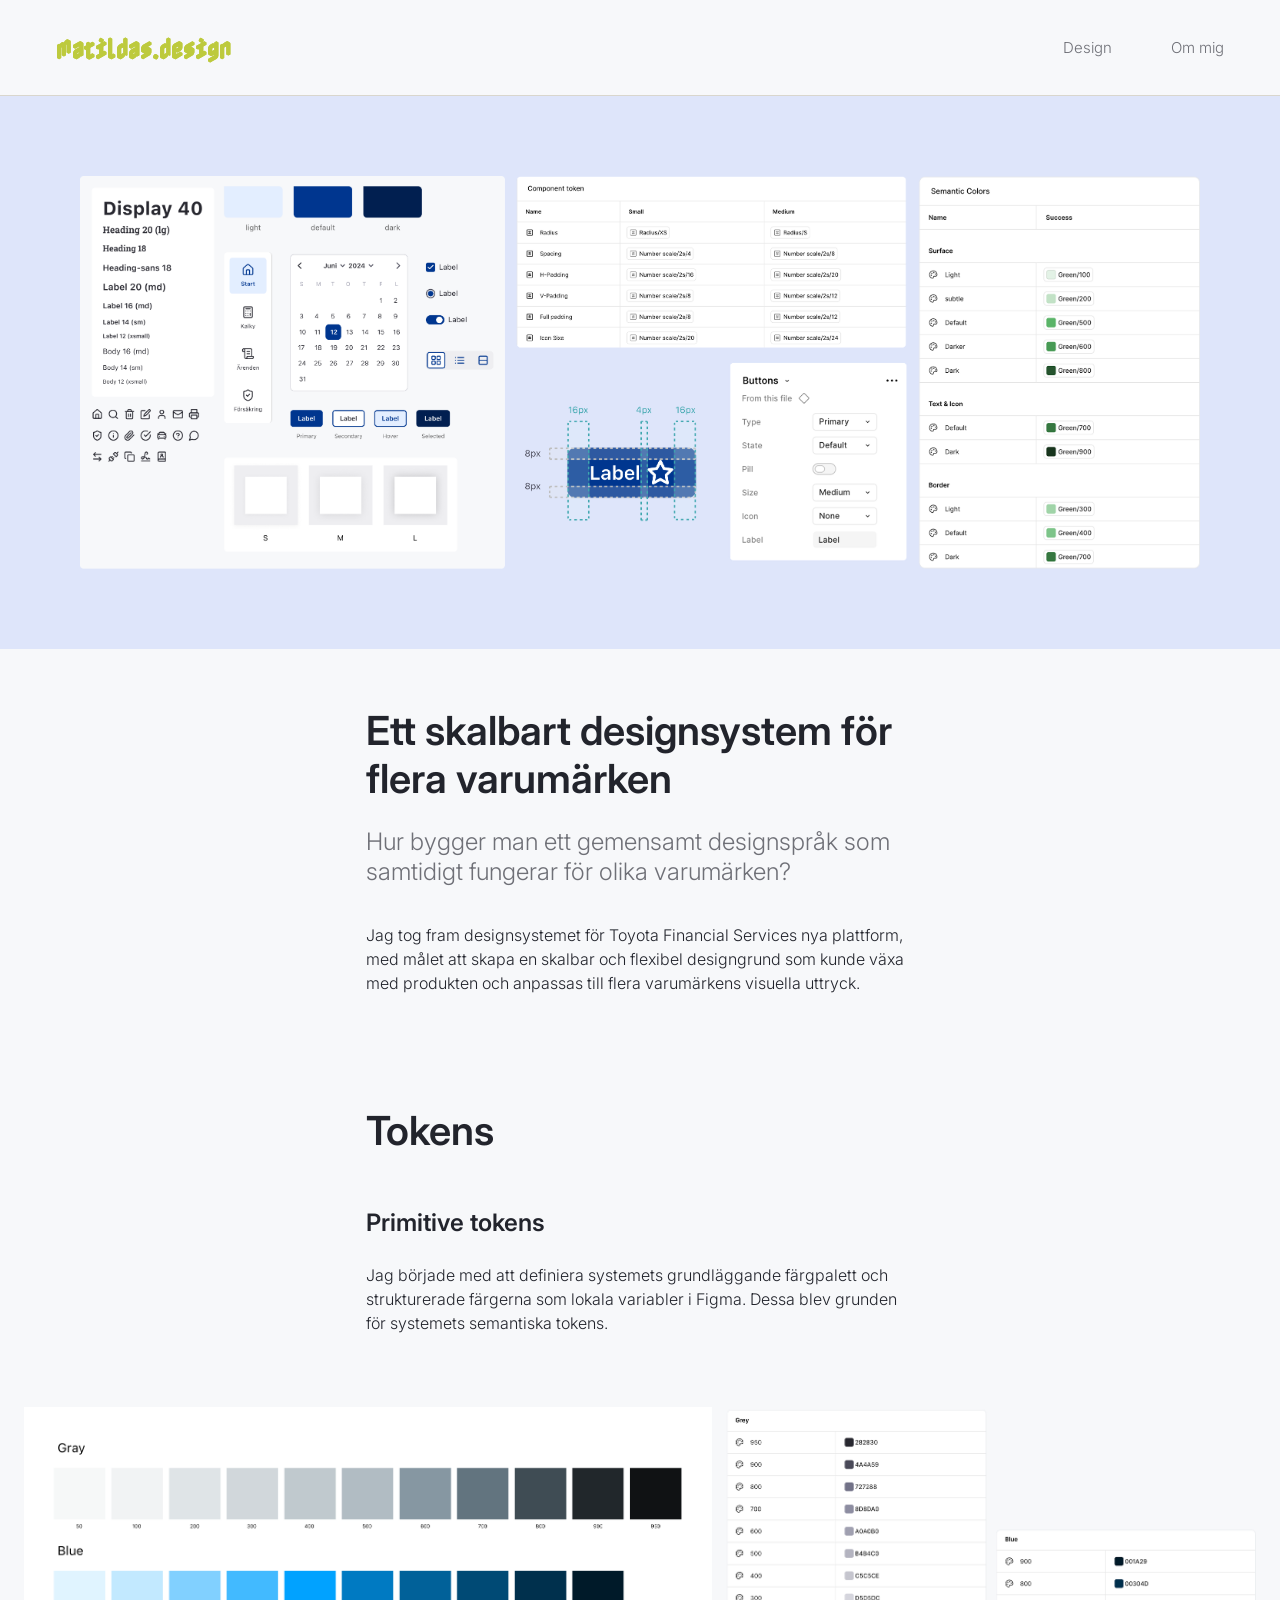
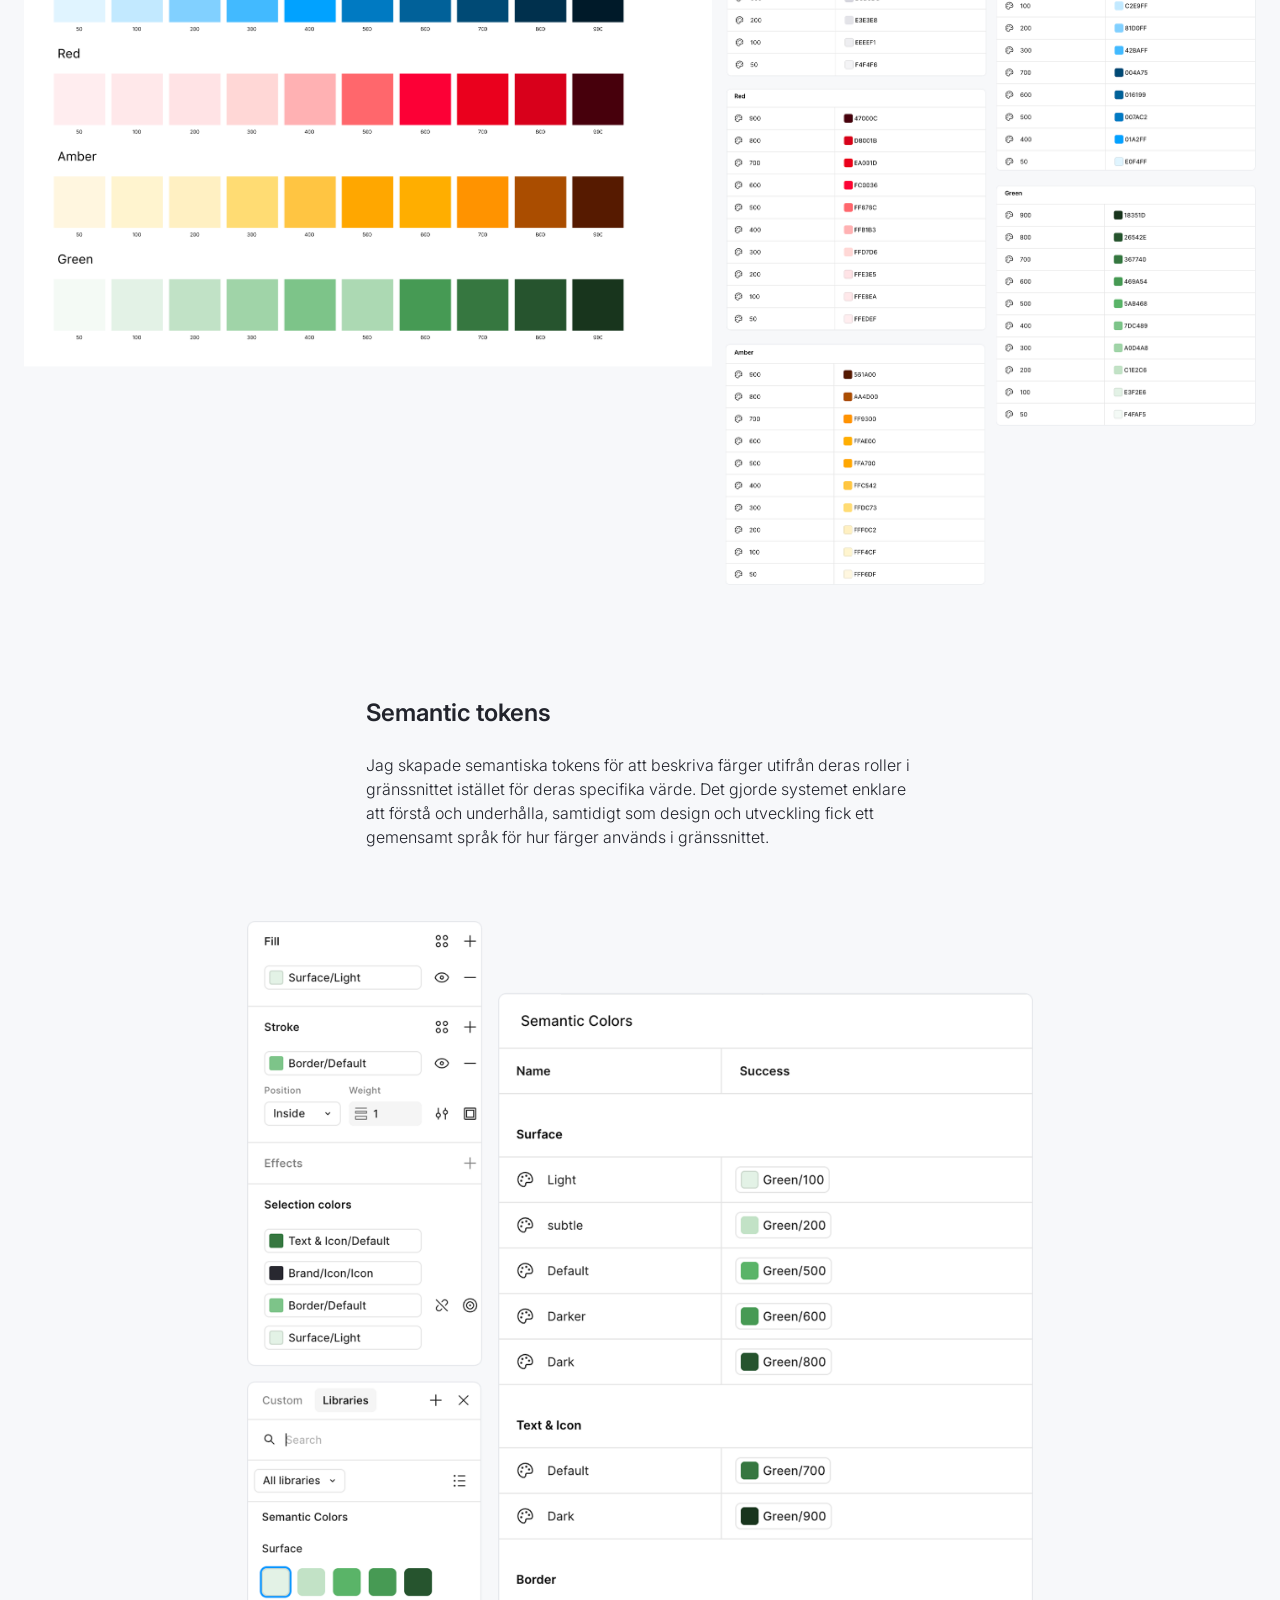
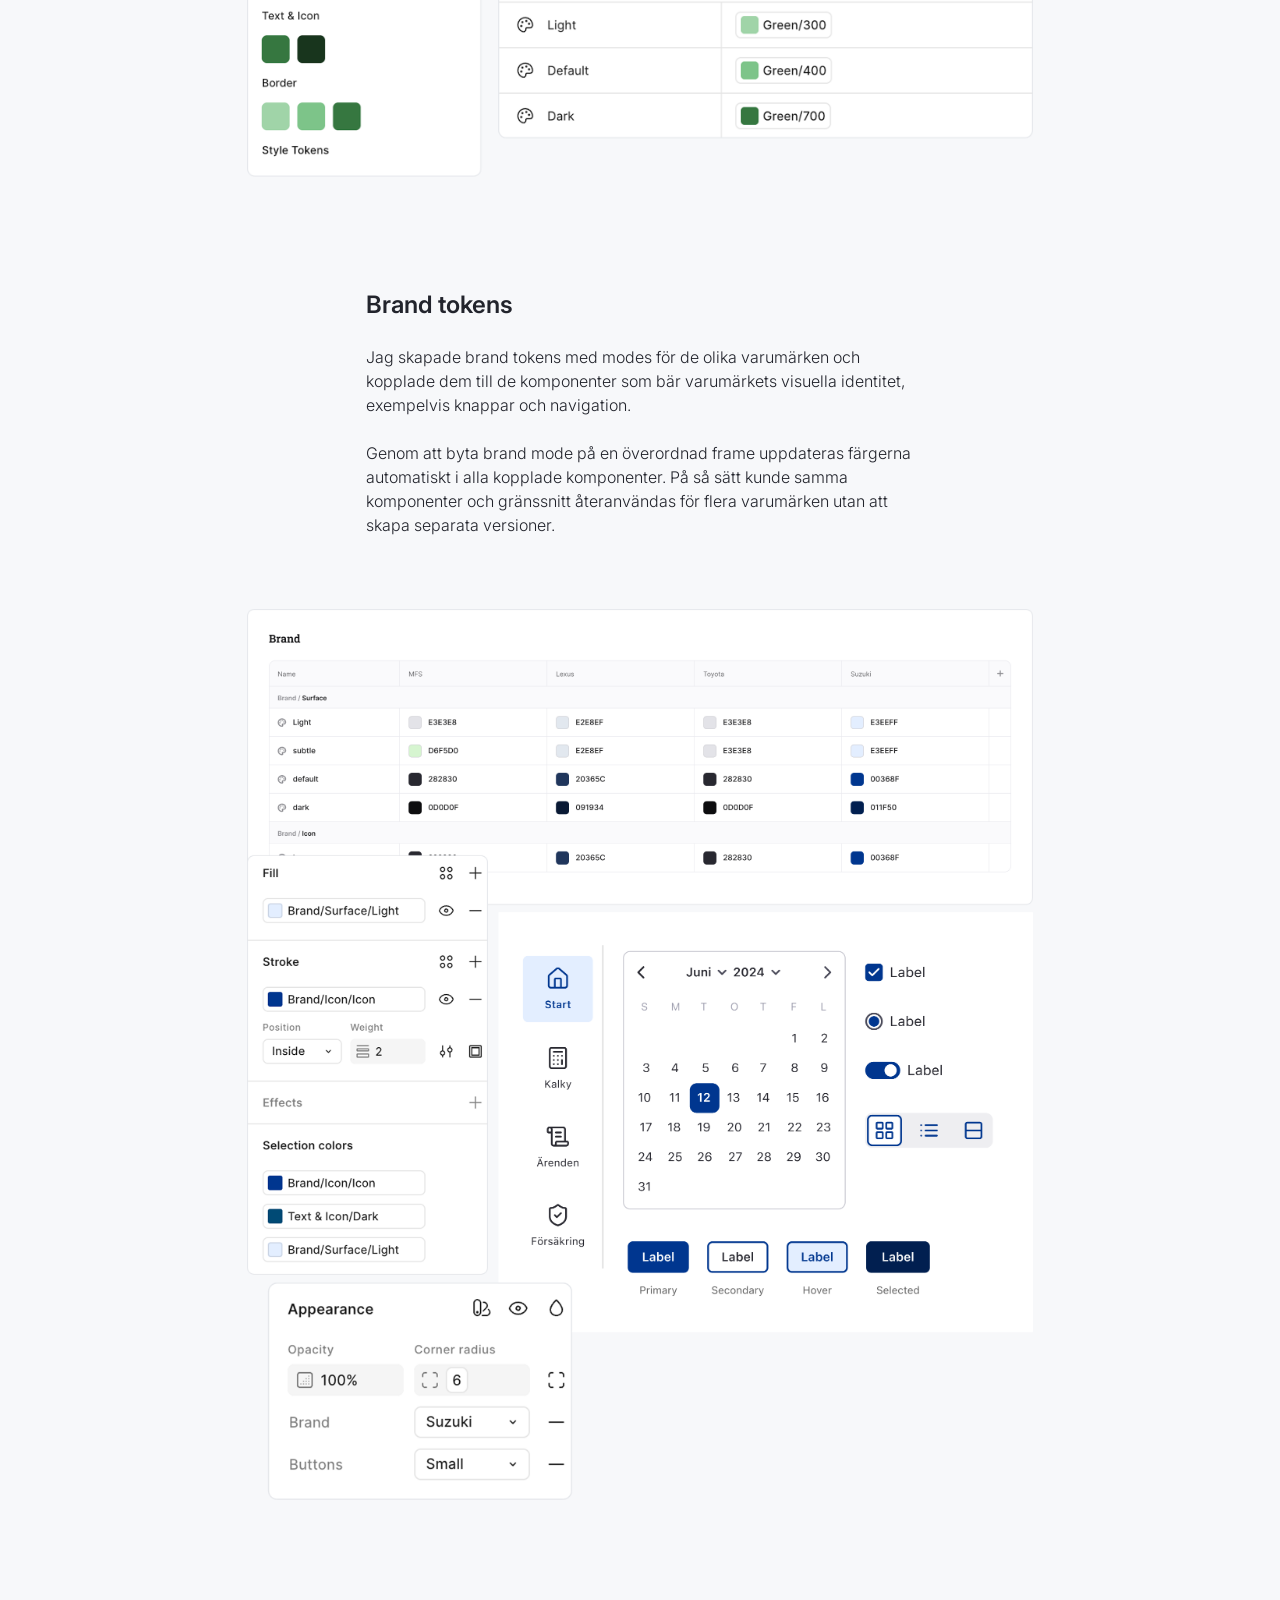
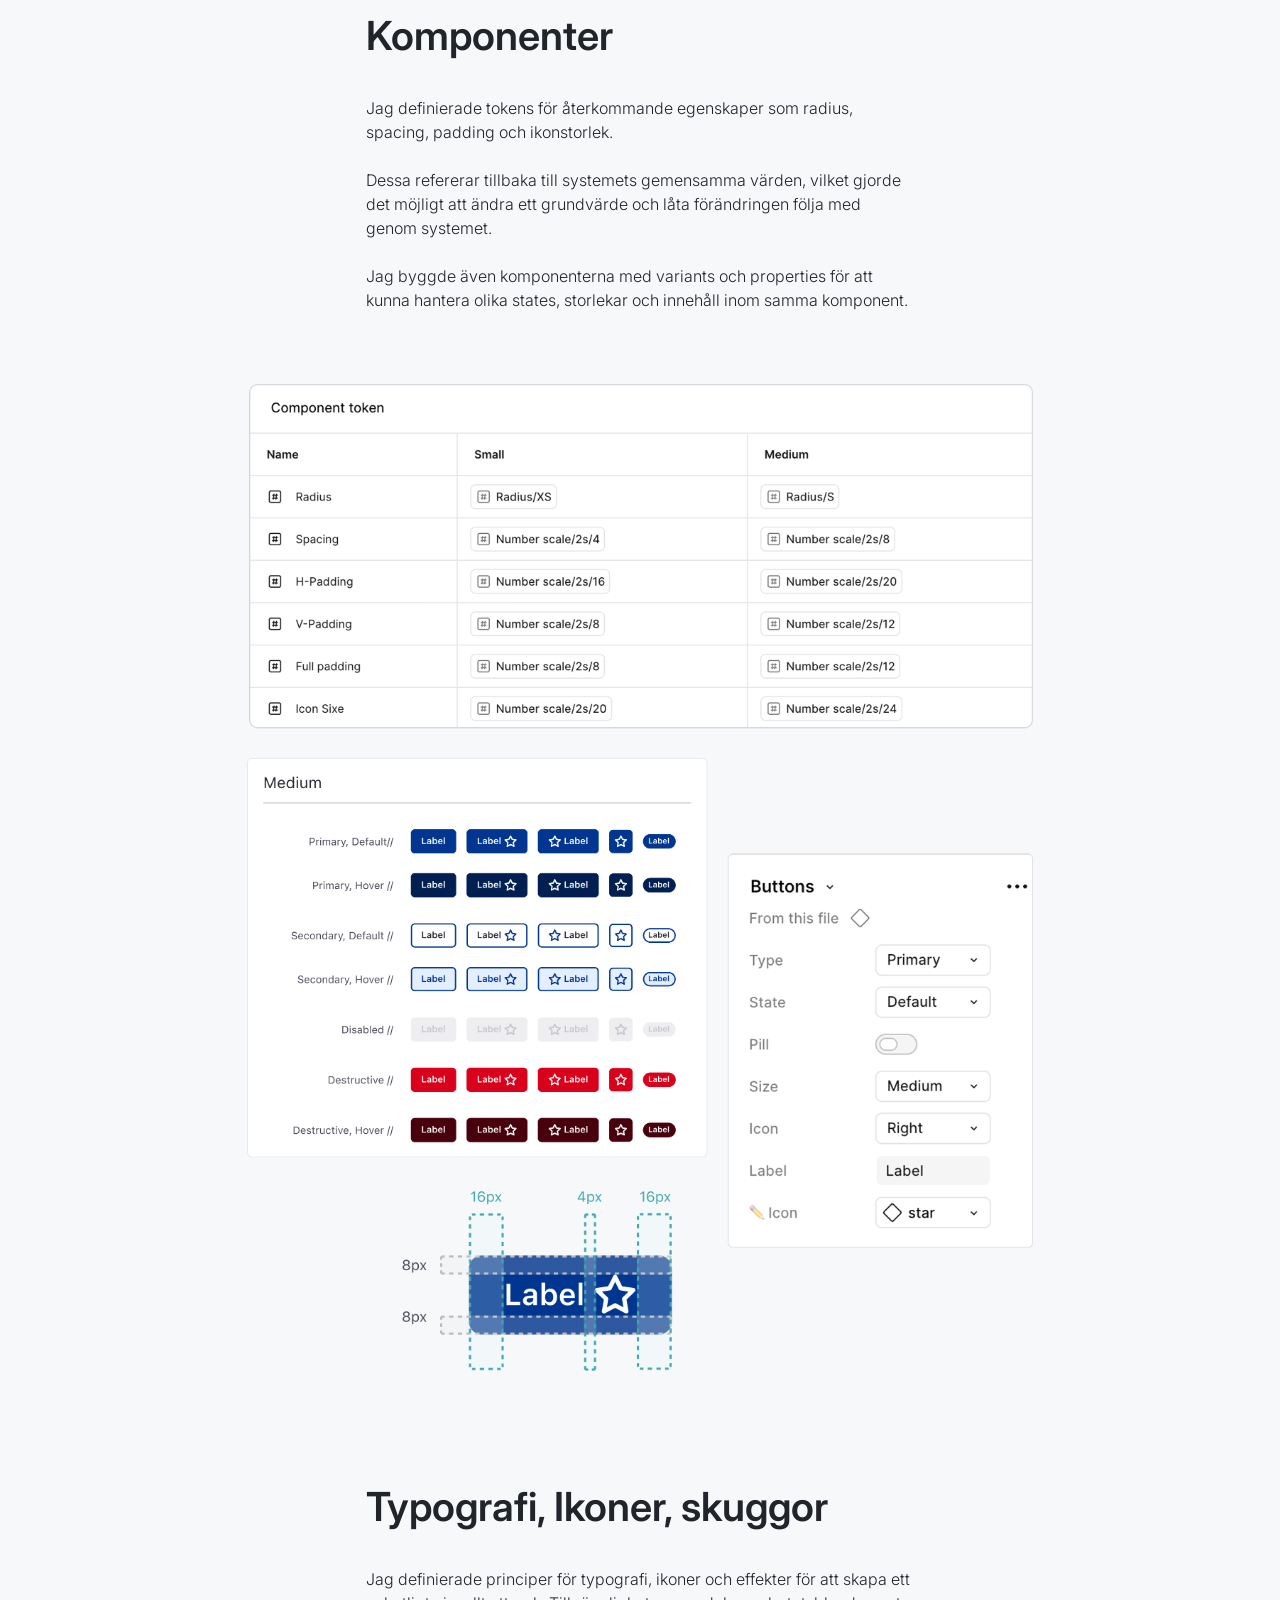
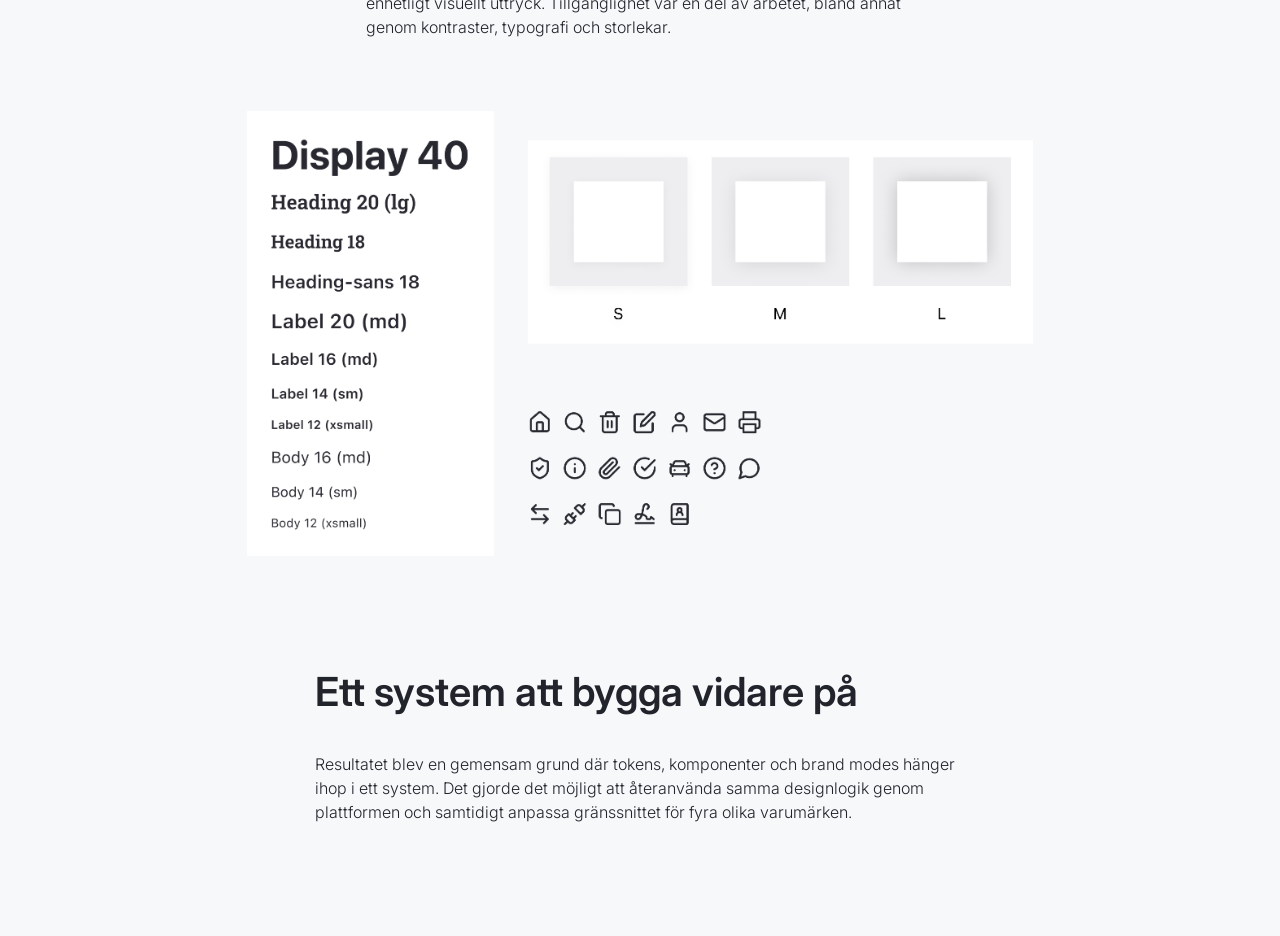
==== commit 313f47cc: "Refine design system case copy" ====
--- a/designsystem.html
+++ b/designsystem.html
@@ -28,14 +28,14 @@
         <article class="tfs-case-copy">
           <h1 id="design-system-title">Ett skalbart designsystem för flera varumärken</h1>
           <p class="tfs-case-lead">Hur bygger man ett gemensamt designspråk som samtidigt fungerar för olika varumärken?</p>
-          <p>Jag tog fram designsystemet för Toyota Financial Services nya plattform. Målet var att skapa ett skalbar system som kunde växa med plattformen och samtidigt anpassas till flera varumärkens visuella uttryck.</p>
+          <p>Jag tog fram designsystemet för Toyota Financial Services nya plattform, med målet att skapa en skalbar och flexibel designgrund som kunde växa med produkten och anpassas till flera varumärkens visuella uttryck.</p>
         </article>
 
         <section class="design-system-tokens" aria-labelledby="tokens-title">
           <div class="design-system-tokens-copy">
             <h2 id="tokens-title">Tokens</h2>
             <h3>Primitive tokens</h3>
-            <p>Jag började med att sätta vilka färger systemet skulle bestå av. Sedan satte jag dessa som lokala variabler.</p>
+            <p>Jag började med att definiera systemets grundläggande färgpalett och strukturerade färgerna som lokala variabler i Figma. Dessa blev grunden för systemets semantiska tokens.</p>
           </div>
 
           <img class="design-system-tokens-image" src="assets/primitive-tokens.png" alt="Primitiva färgtokens för grått, blått, rött, gult och grönt">
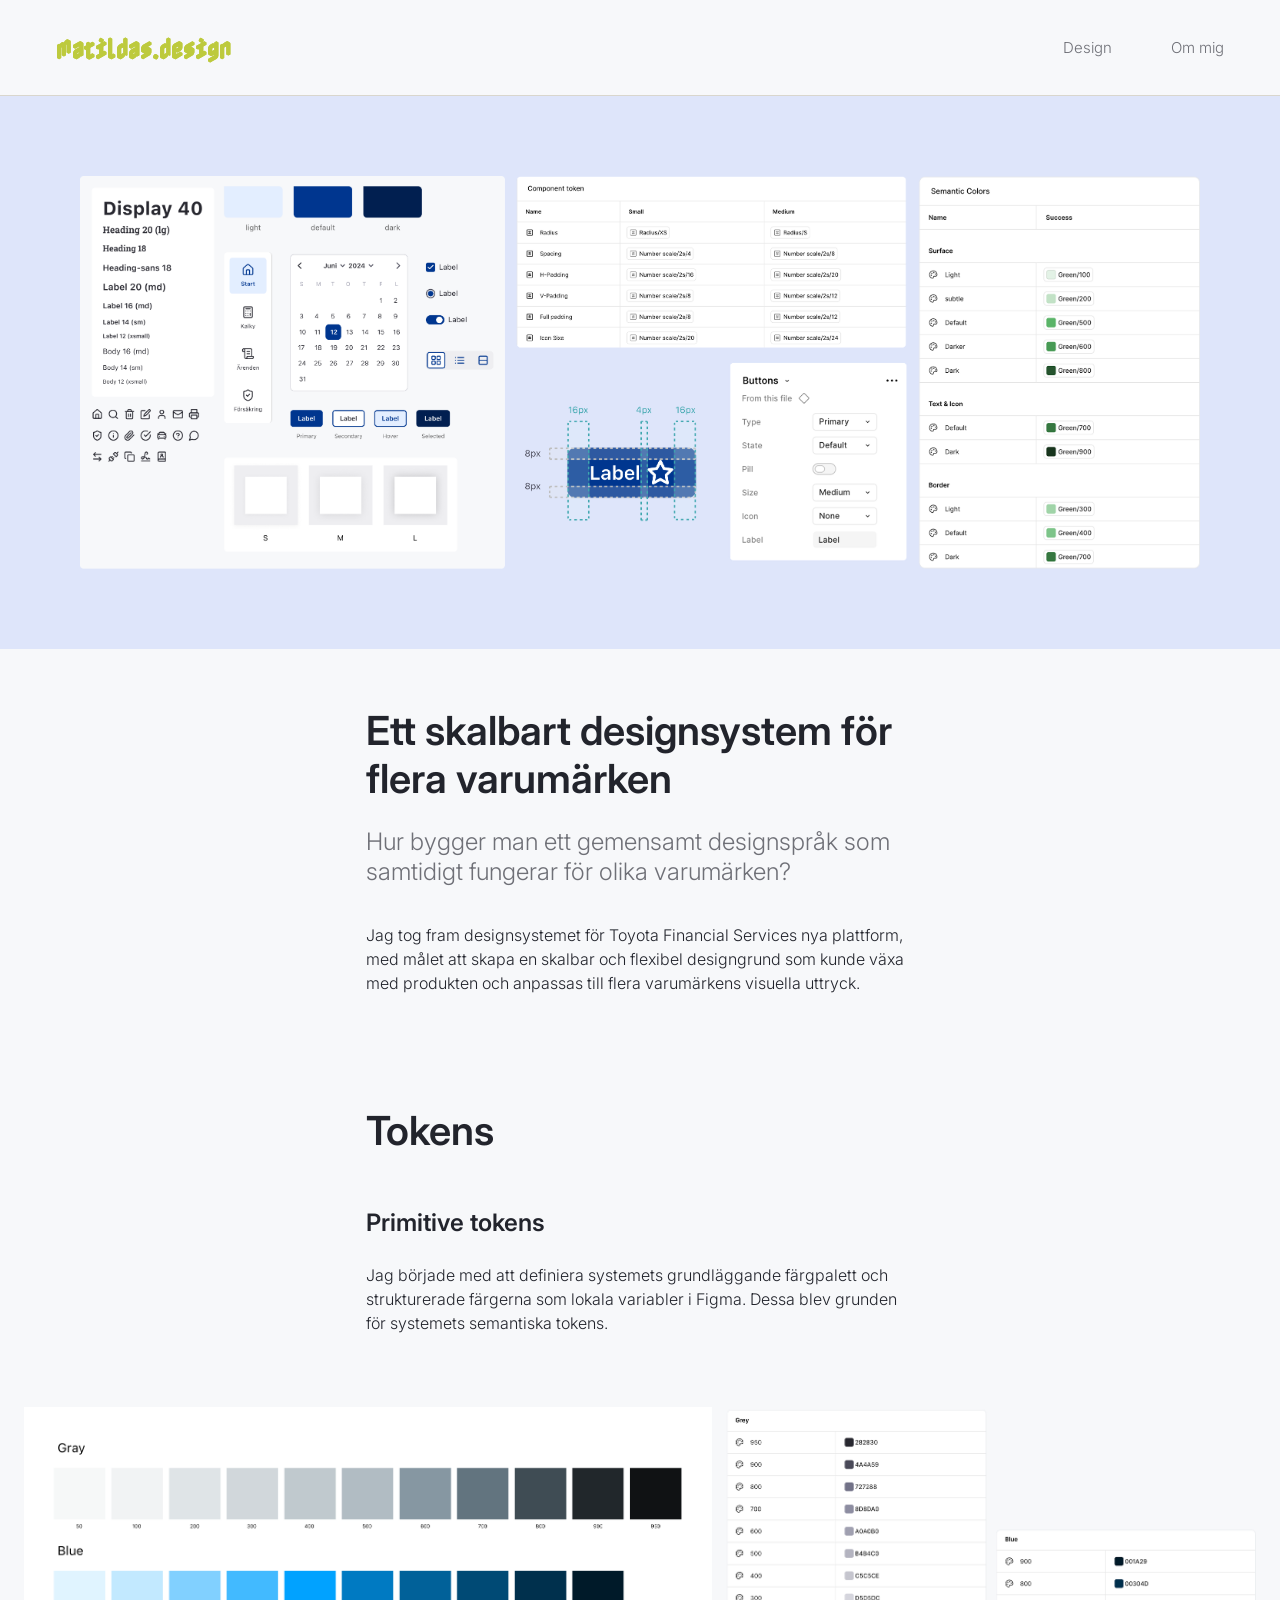
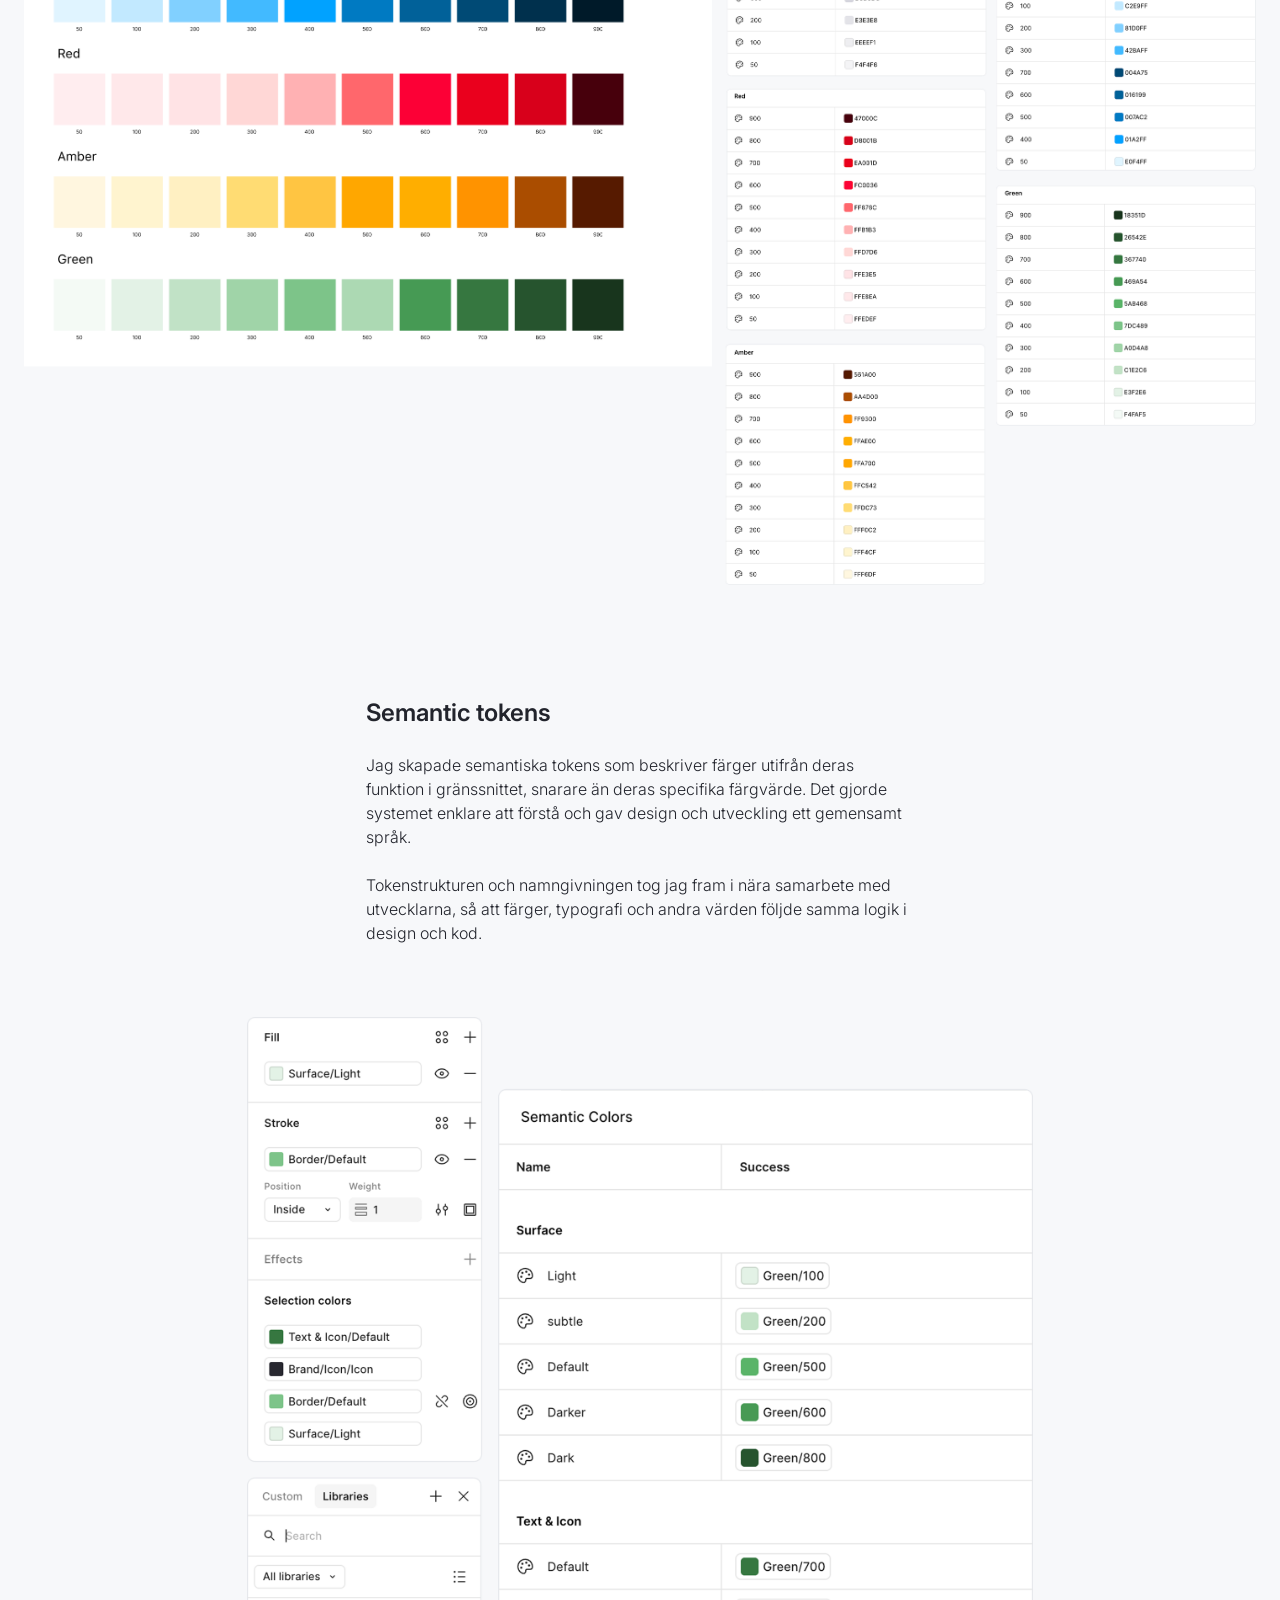
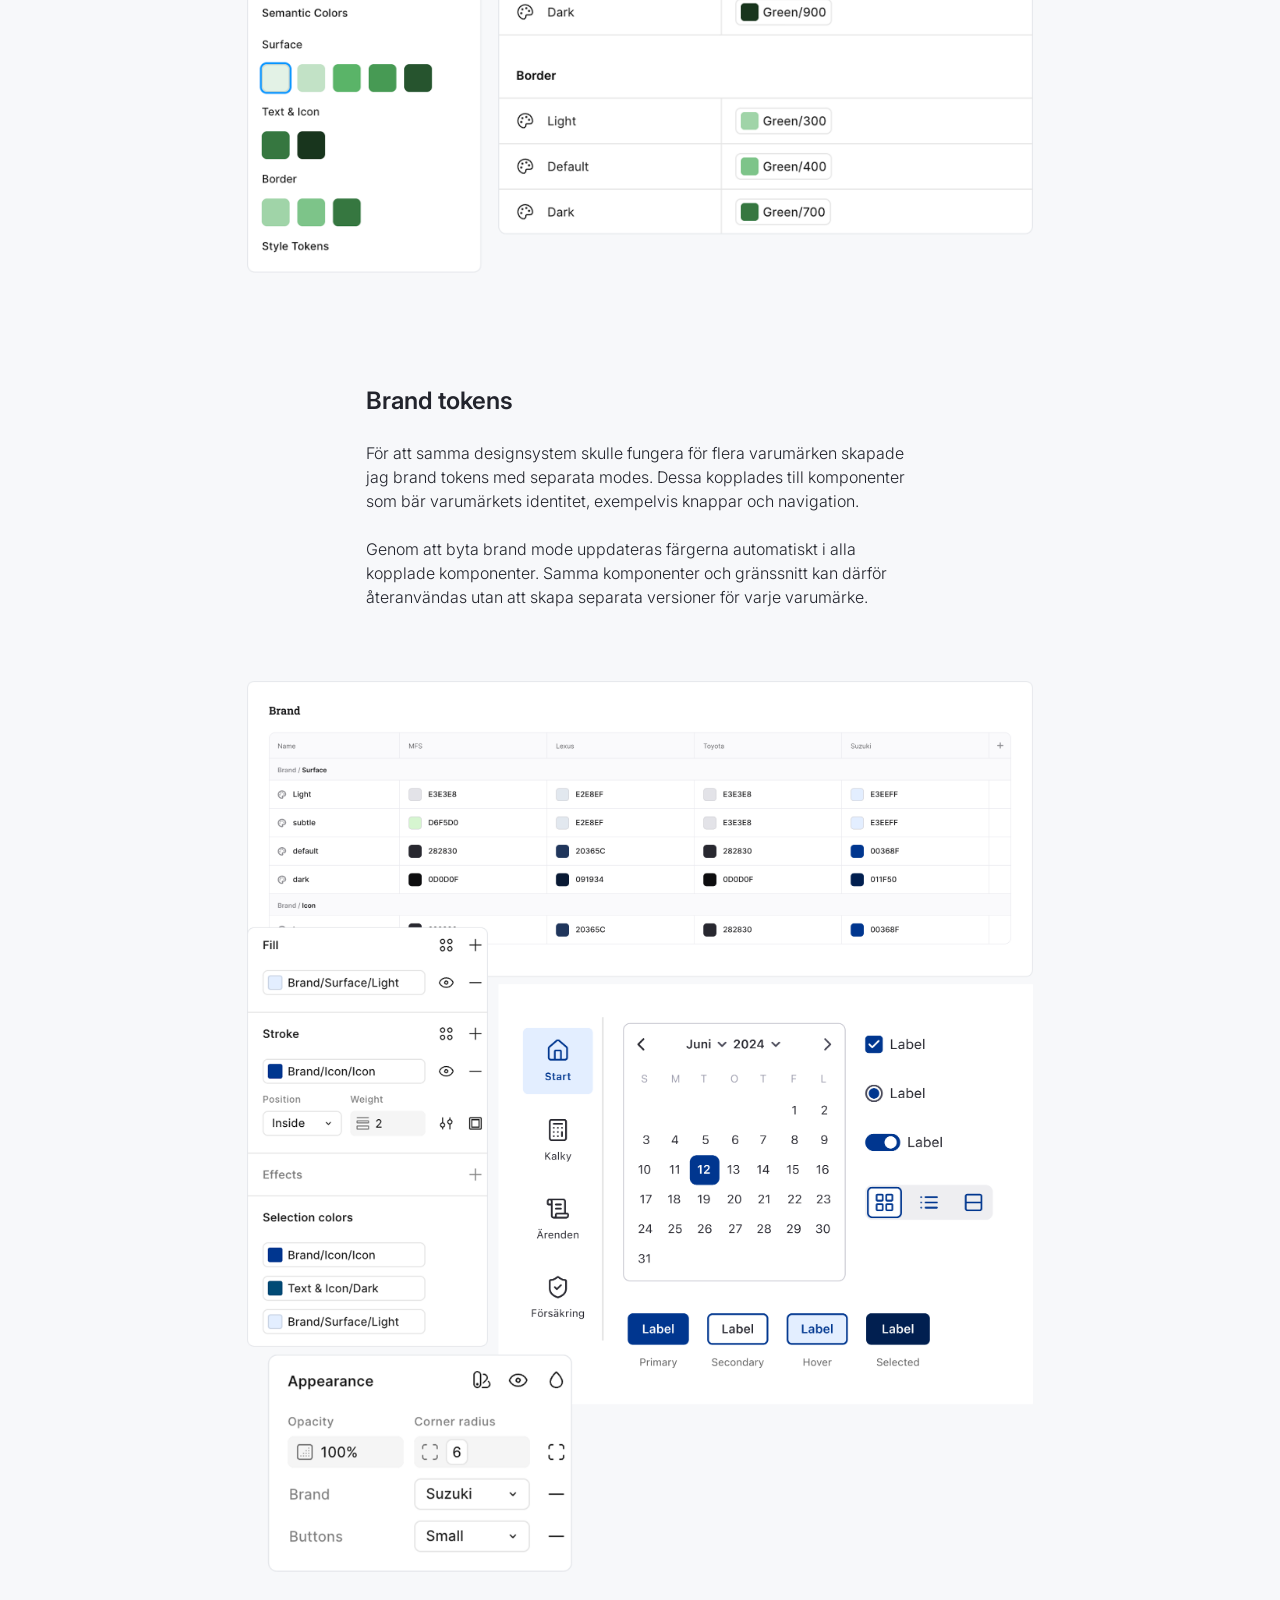
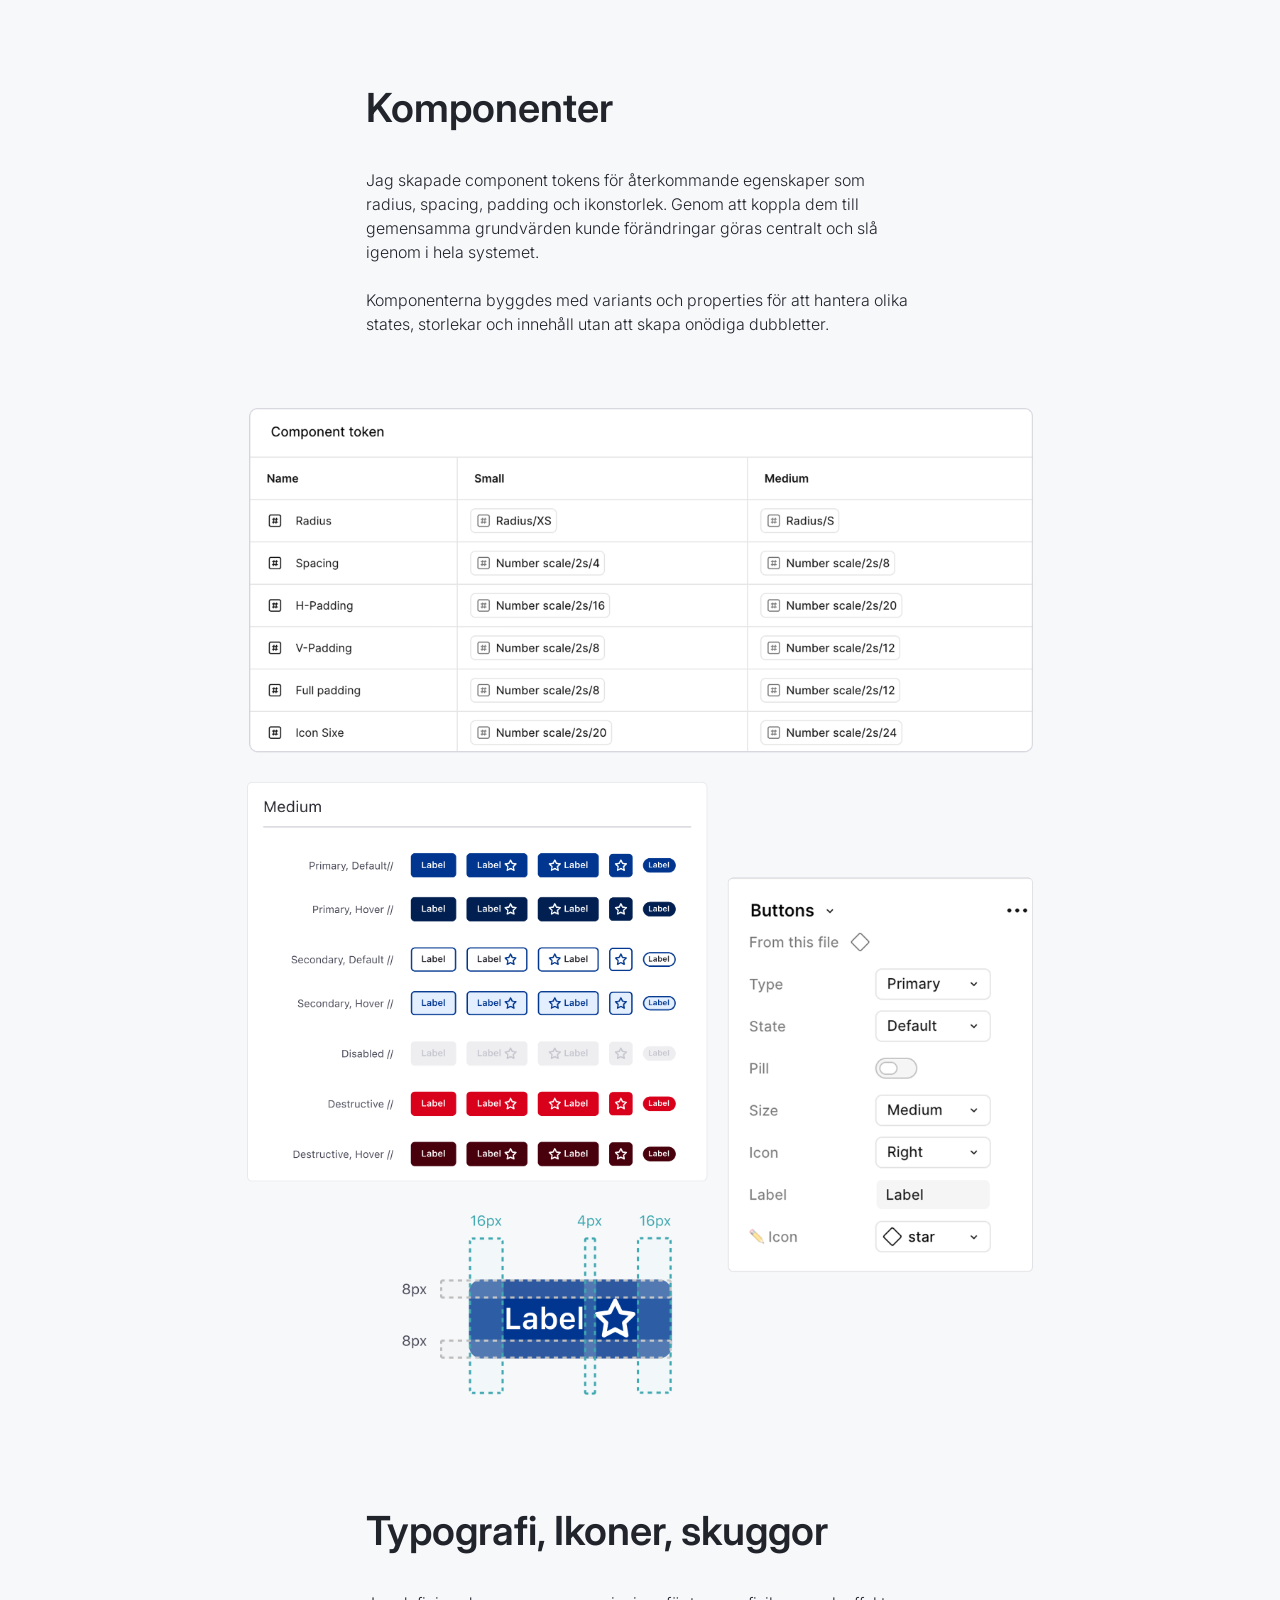
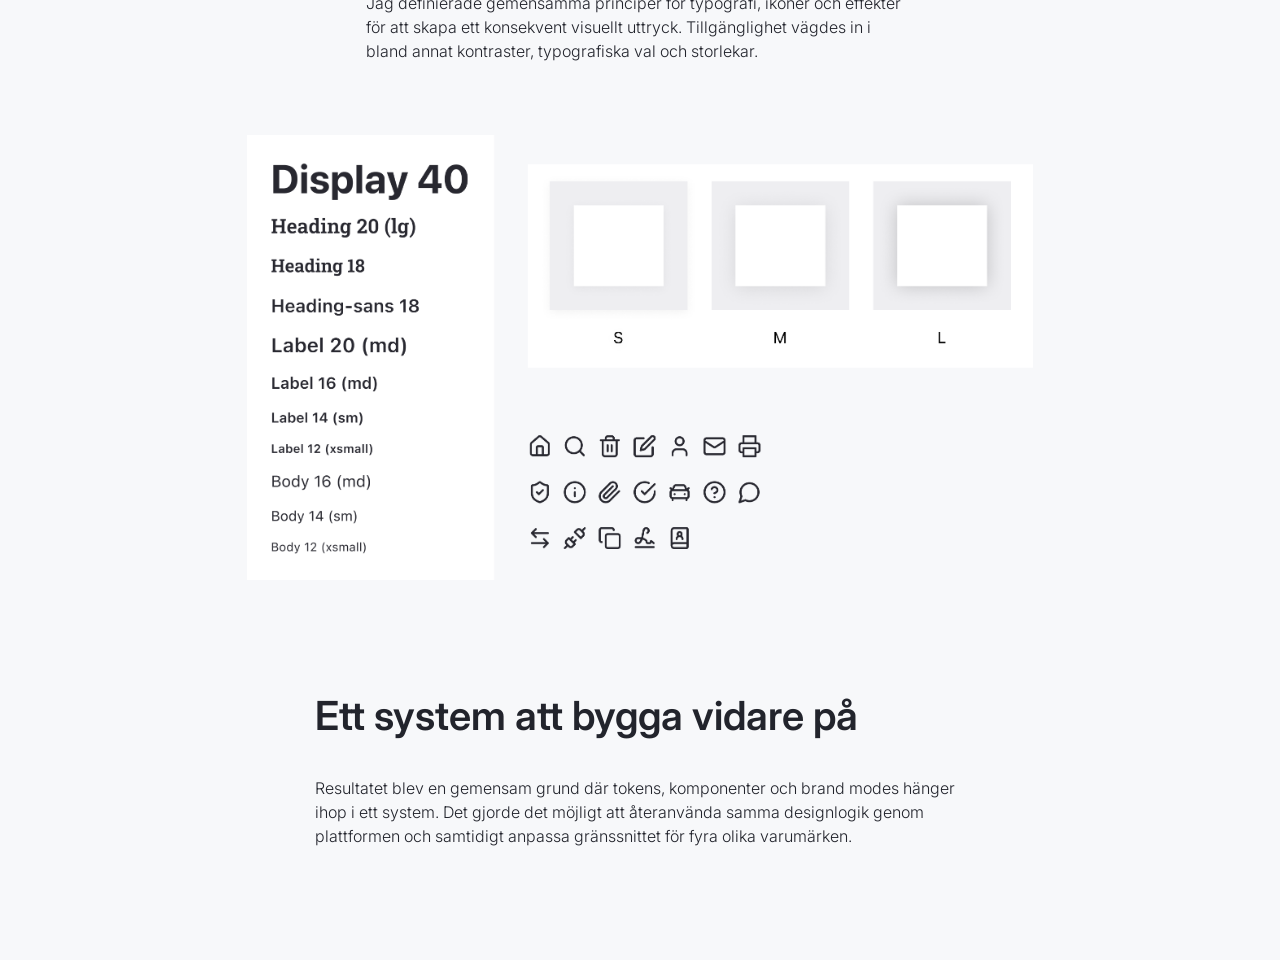
==== commit aa15fdac: "Polish design system case copy" ====
--- a/designsystem.html
+++ b/designsystem.html
@@ -42,15 +42,16 @@
 
           <div class="design-system-semantic">
             <h3>Semantic tokens</h3>
-            <p>Jag skapade semantiska tokens för att beskriva färger utifrån deras roller i gränssnittet istället för deras specifika värde. Det gjorde systemet enklare att förstå och underhålla, samtidigt som design och utveckling fick ett gemensamt språk för hur färger används i gränssnittet.</p>
+            <p>Jag skapade semantiska tokens som beskriver färger utifrån deras funktion i gränssnittet, snarare än deras specifika färgvärde. Det gjorde systemet enklare att förstå och gav design och utveckling ett gemensamt språk.</p>
+            <p>Tokenstrukturen och namngivningen tog jag fram i nära samarbete med utvecklarna, så att färger, typografi och andra värden följde samma logik i design och kod.</p>
 
             <img class="design-system-semantic-image" src="assets/semantic-tokens.png" alt="Semantiska färgtokens för ytor, text, ikoner och kantlinjer">
           </div>
 
           <div class="design-system-brand">
             <h3>Brand tokens</h3>
-            <p>Jag skapade brand tokens med modes för de olika varumärken och kopplade dem till de komponenter som bär varumärkets visuella identitet, exempelvis knappar och navigation.</p>
-            <p>Genom att byta brand mode på en överordnad frame uppdateras färgerna automatiskt i alla kopplade komponenter. På så sätt kunde samma komponenter och gränssnitt återanvändas för flera varumärken utan att skapa separata versioner.</p>
+            <p>För att samma designsystem skulle fungera för flera varumärken skapade jag brand tokens med separata modes. Dessa kopplades till komponenter som bär varumärkets identitet, exempelvis knappar och navigation.</p>
+            <p>Genom att byta brand mode uppdateras färgerna automatiskt i alla kopplade komponenter. Samma komponenter och gränssnitt kan därför återanvändas utan att skapa separata versioner för varje varumärke.</p>
 
             <img class="design-system-brand-image" src="assets/brand-tokens.png" alt="Brand tokens och komponenter anpassade för flera varumärken">
           </div>
@@ -59,9 +60,8 @@
         <section class="design-system-components" aria-labelledby="components-title">
           <div class="design-system-components-copy">
             <h2 id="components-title">Komponenter</h2>
-            <p>Jag definierade tokens för återkommande egenskaper som radius, spacing, padding och ikonstorlek.</p>
-            <p>Dessa refererar tillbaka till systemets gemensamma värden, vilket gjorde det möjligt att ändra ett grundvärde och låta förändringen följa med genom systemet.</p>
-            <p>Jag byggde även komponenterna med variants och properties för att kunna hantera olika states, storlekar och innehåll inom samma komponent.</p>
+            <p>Jag skapade component tokens för återkommande egenskaper som radius, spacing, padding och ikonstorlek. Genom att koppla dem till gemensamma grundvärden kunde förändringar göras centralt och slå igenom i hela systemet.</p>
+            <p>Komponenterna byggdes med variants och properties för att hantera olika states, storlekar och innehåll utan att skapa onödiga dubbletter.</p>
           </div>
 
           <img class="design-system-components-image" src="assets/components.png" alt="Komponenttokens, knappvarianter, properties och mått">
@@ -70,7 +70,7 @@
         <section class="design-system-foundations" aria-labelledby="foundations-title">
           <div class="design-system-foundations-copy">
             <h2 id="foundations-title">Typografi, Ikoner, skuggor</h2>
-            <p>Jag definierade principer för typografi, ikoner och effekter för att skapa ett enhetligt visuellt uttryck. Tillgänglighet var en del av arbetet, bland annat genom kontraster, typografi och storlekar.</p>
+            <p>Jag definierade gemensamma principer för typografi, ikoner och effekter för att skapa ett konsekvent visuellt uttryck. Tillgänglighet vägdes in i bland annat kontraster, typografiska val och storlekar.</p>
           </div>
 
           <img class="design-system-foundations-image" src="assets/typography-icons-shadows.png" alt="Typografisk skala, ikoner och tre nivåer av skuggor">
--- a/styles.css
+++ b/styles.css
@@ -1122,6 +1122,10 @@
   margin-top: 112px;
 }
 
+.design-system-semantic p + p {
+  margin-top: 24px;
+}
+
 .design-system-semantic-image {
   display: block;
   width: min(100% - 48px, 786px);
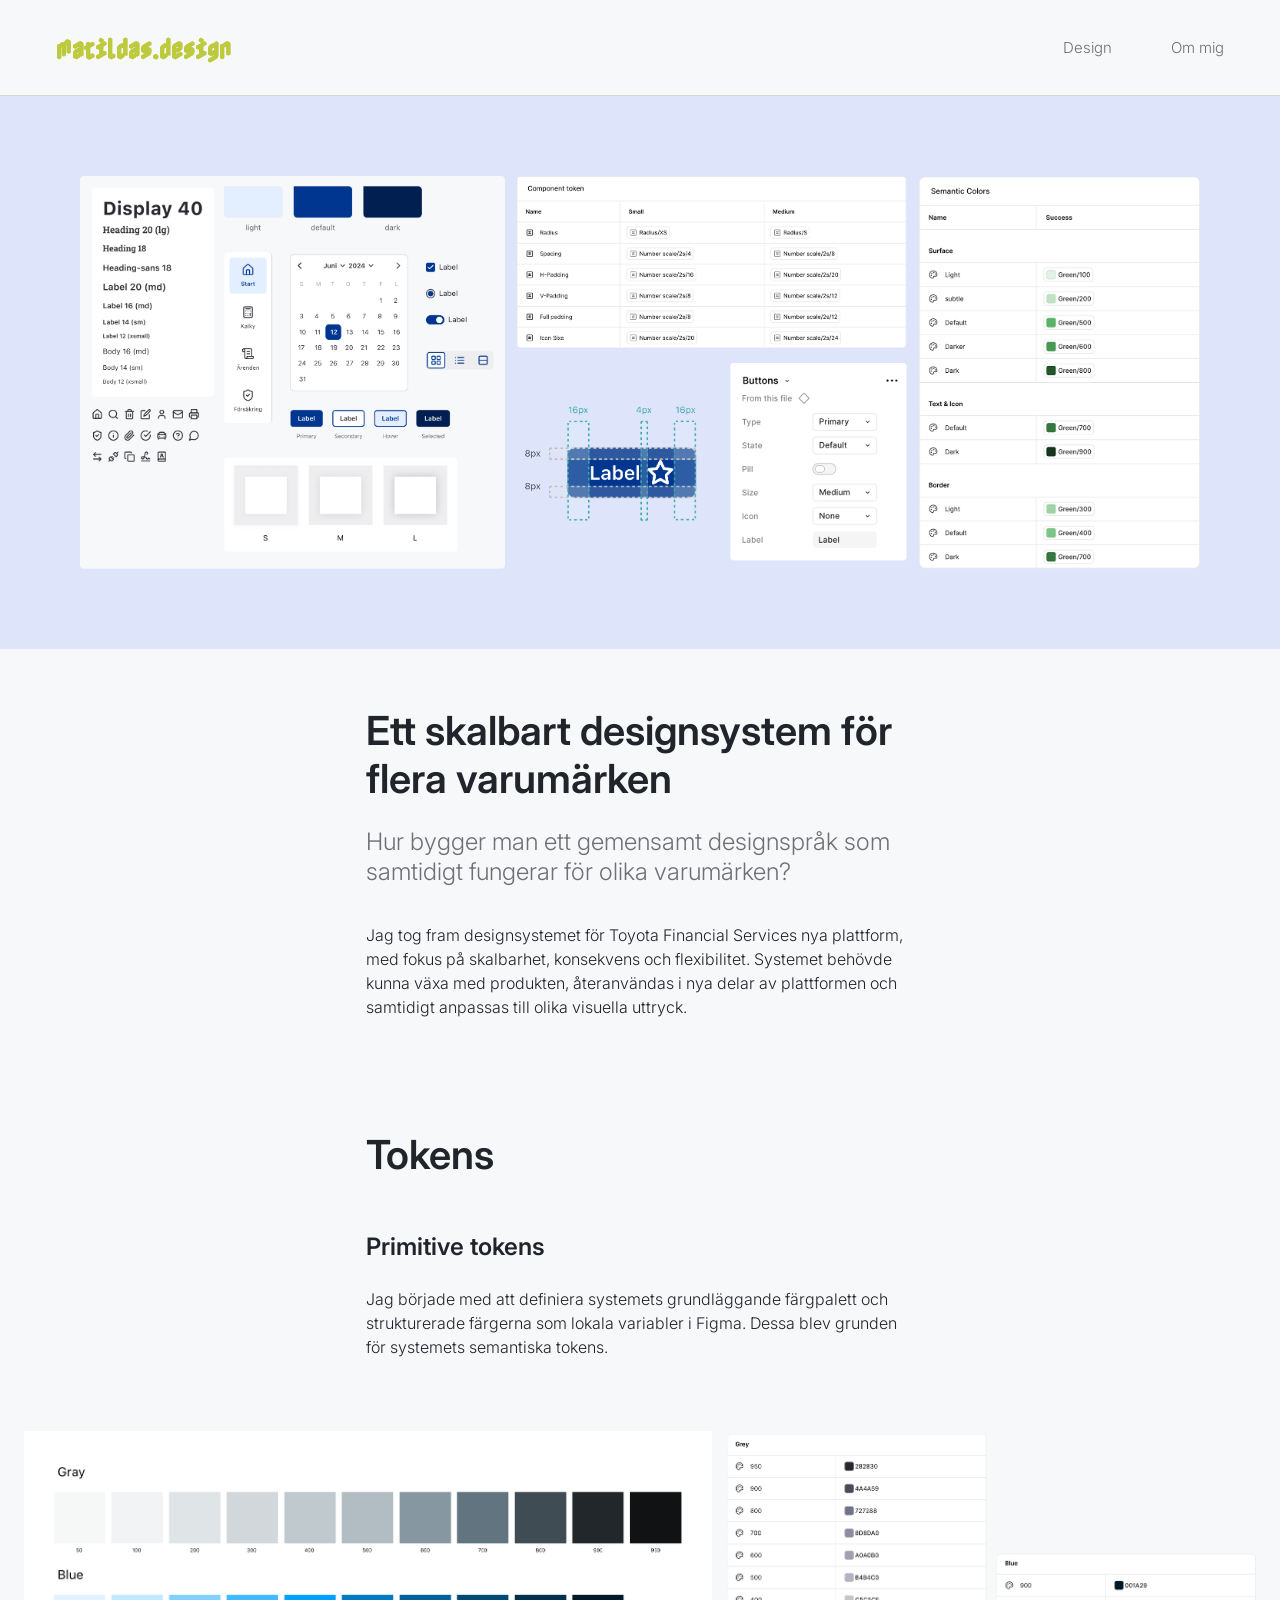
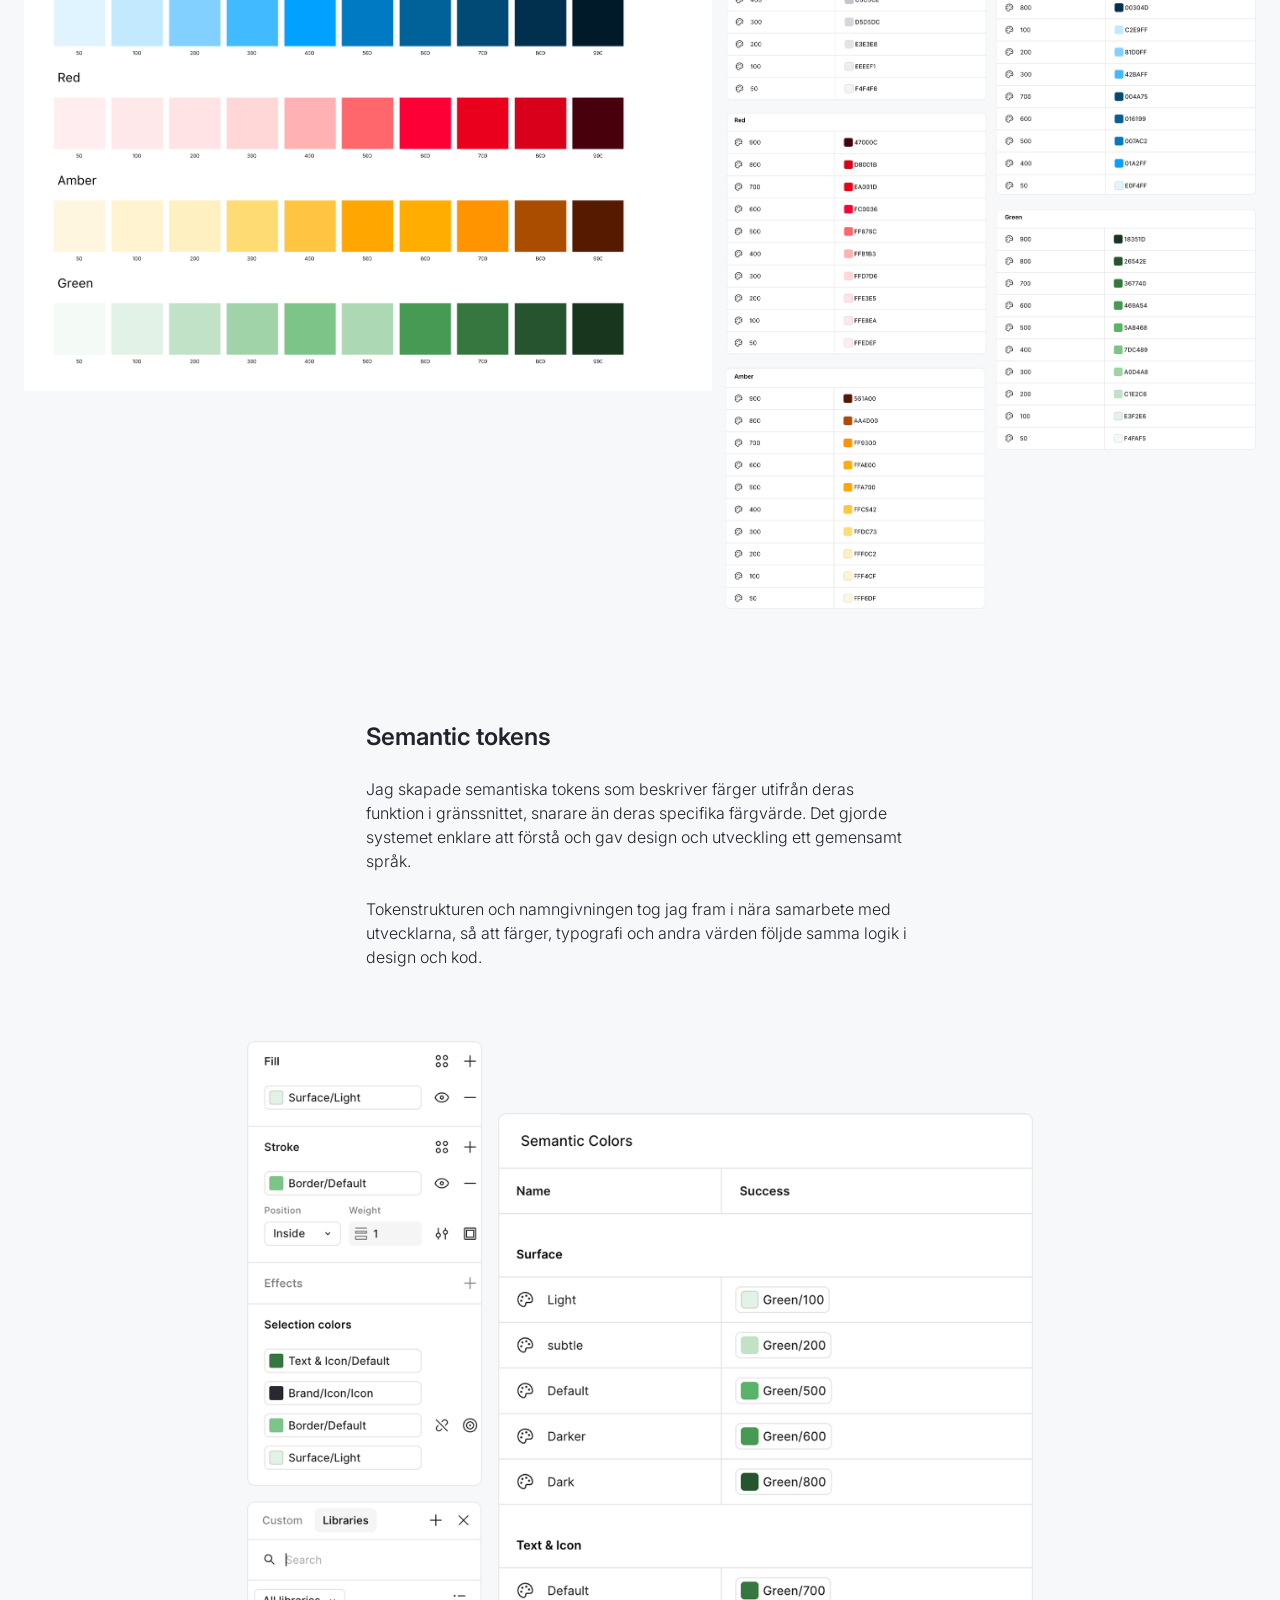
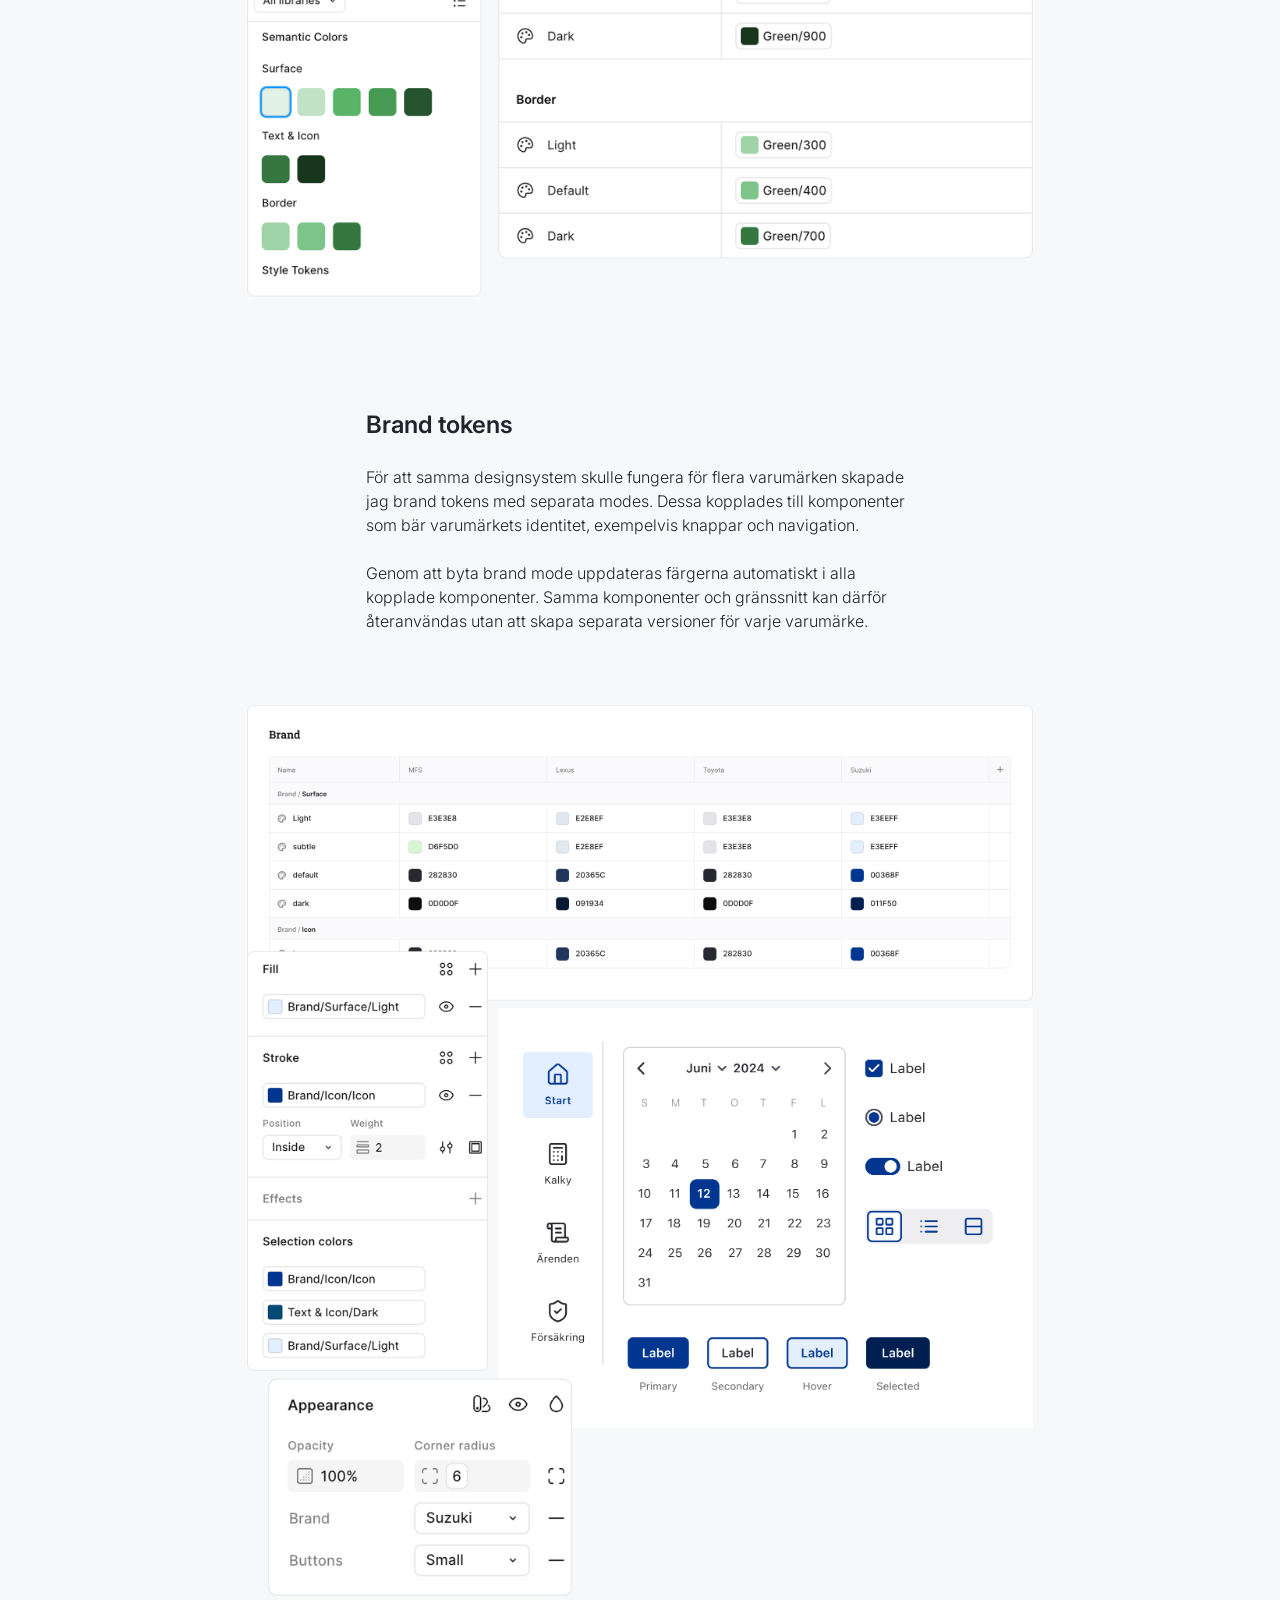
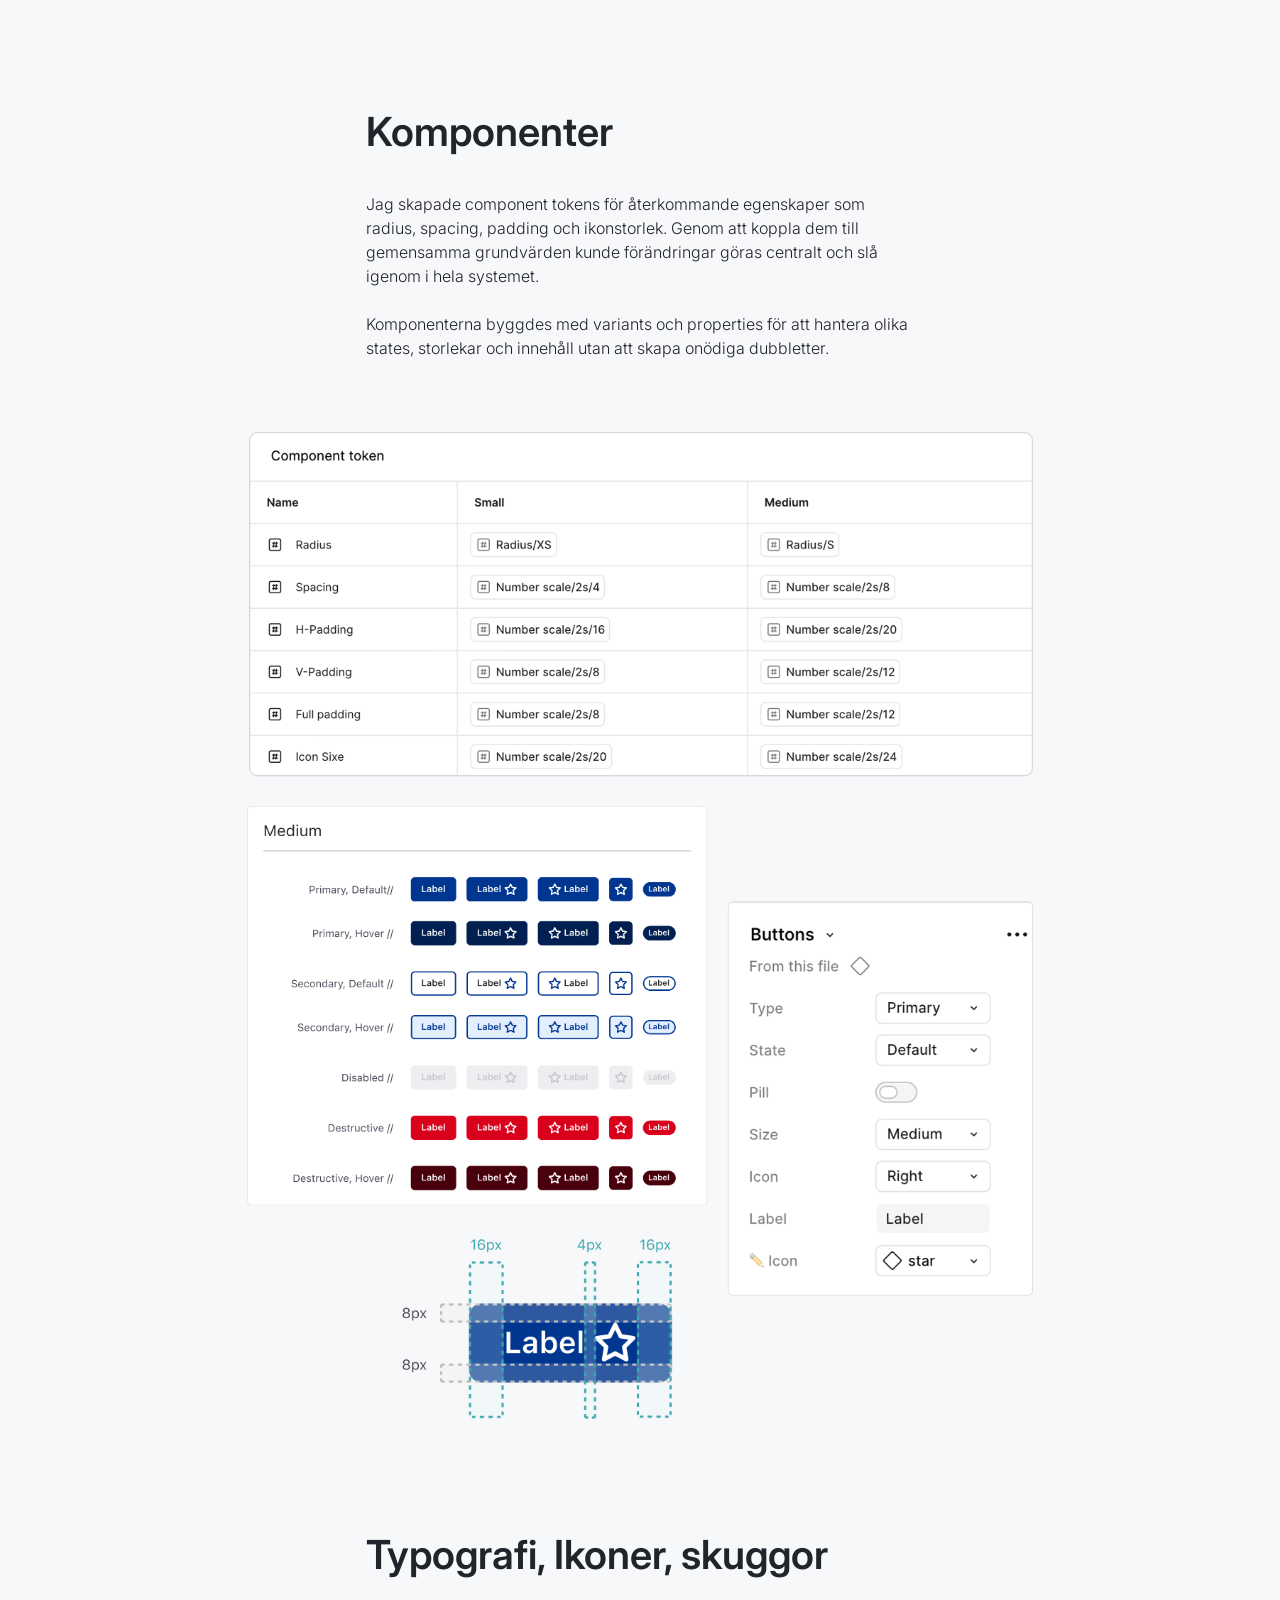
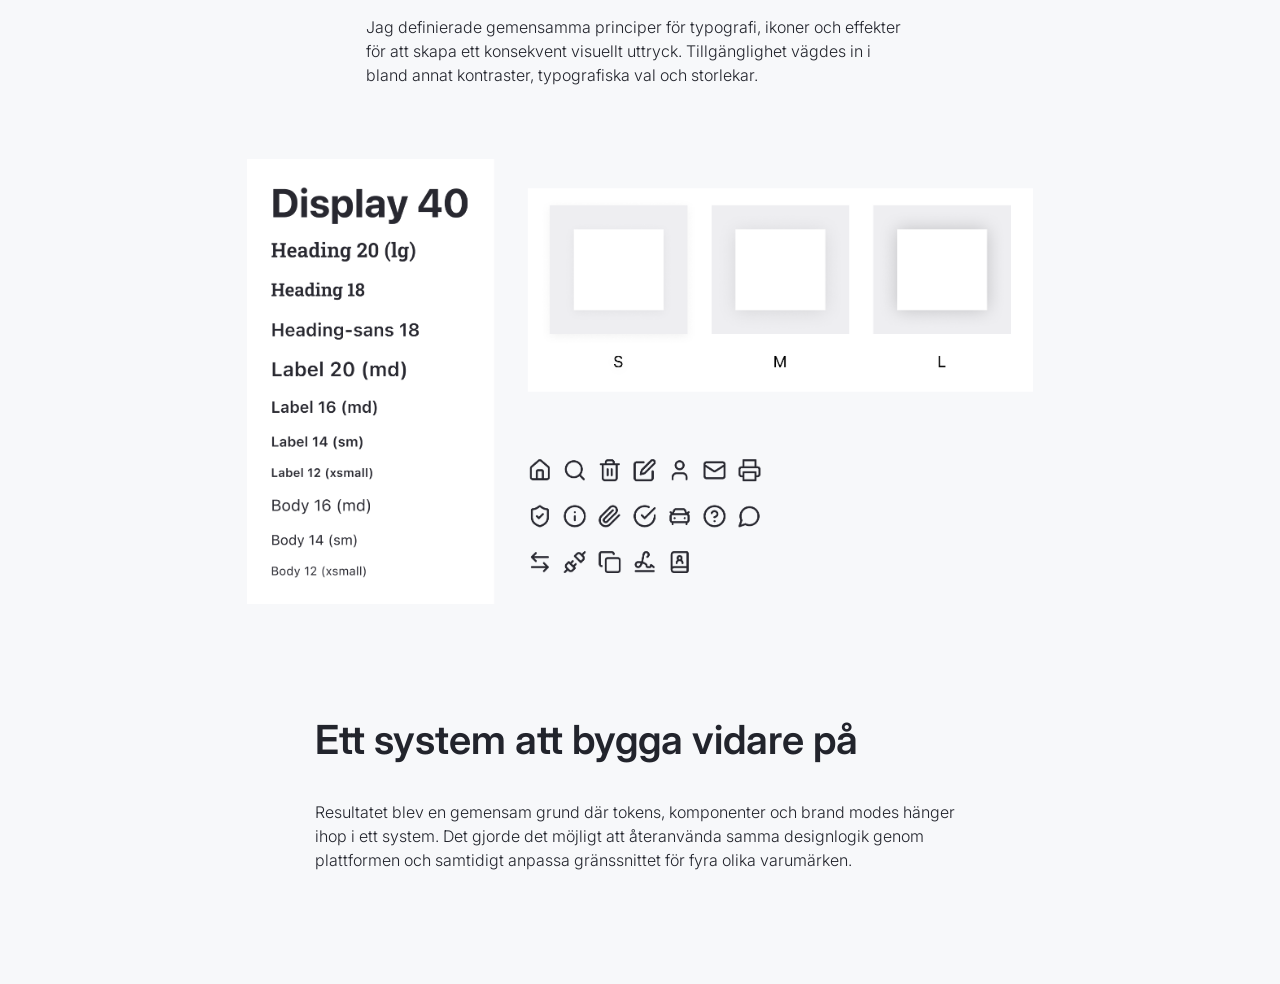
==== commit 038f81bc: "Update design system introduction" ====
--- a/designsystem.html
+++ b/designsystem.html
@@ -28,7 +28,7 @@
         <article class="tfs-case-copy">
           <h1 id="design-system-title">Ett skalbart designsystem för flera varumärken</h1>
           <p class="tfs-case-lead">Hur bygger man ett gemensamt designspråk som samtidigt fungerar för olika varumärken?</p>
-          <p>Jag tog fram designsystemet för Toyota Financial Services nya plattform, med målet att skapa en skalbar och flexibel designgrund som kunde växa med produkten och anpassas till flera varumärkens visuella uttryck.</p>
+          <p>Jag tog fram designsystemet för Toyota Financial Services nya plattform, med fokus på skalbarhet, konsekvens och flexibilitet. Systemet behövde kunna växa med produkten, återanvändas i nya delar av plattformen och samtidigt anpassas till olika visuella uttryck.</p>
         </article>
 
         <section class="design-system-tokens" aria-labelledby="tokens-title">
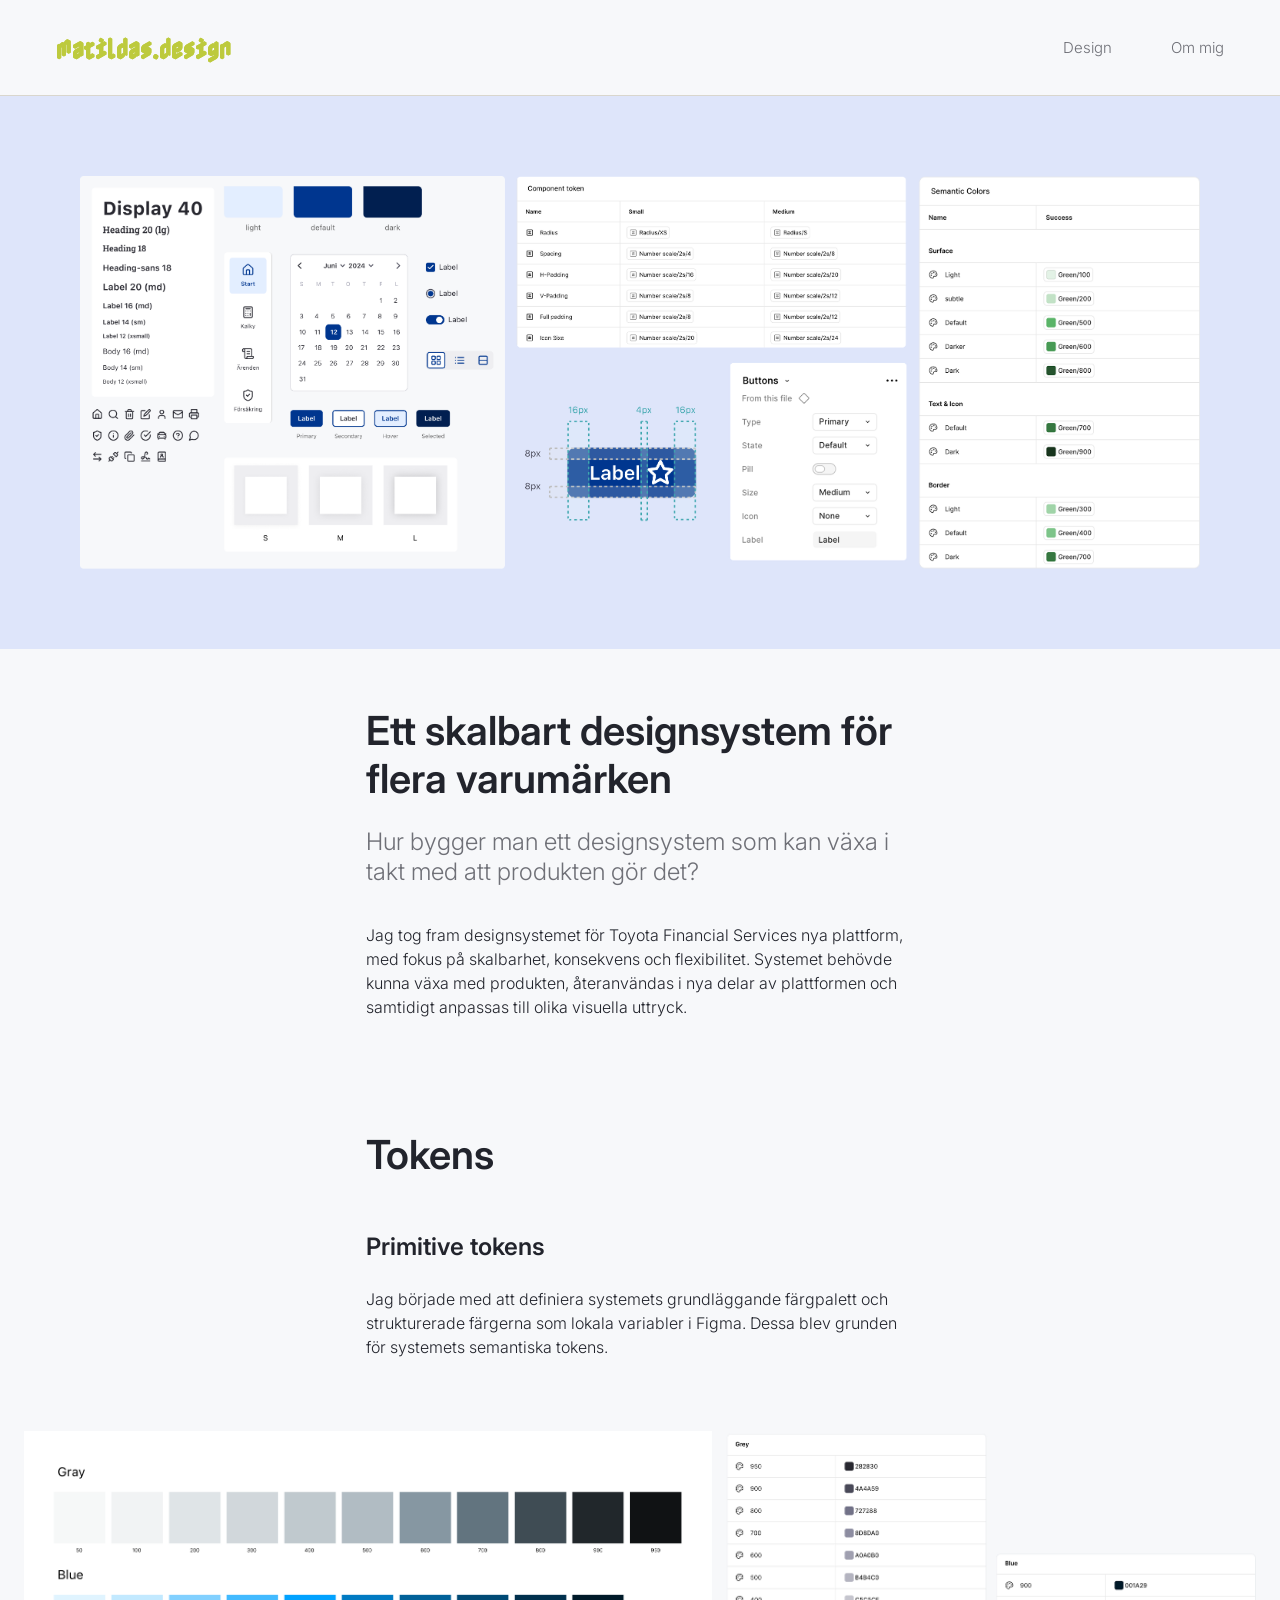
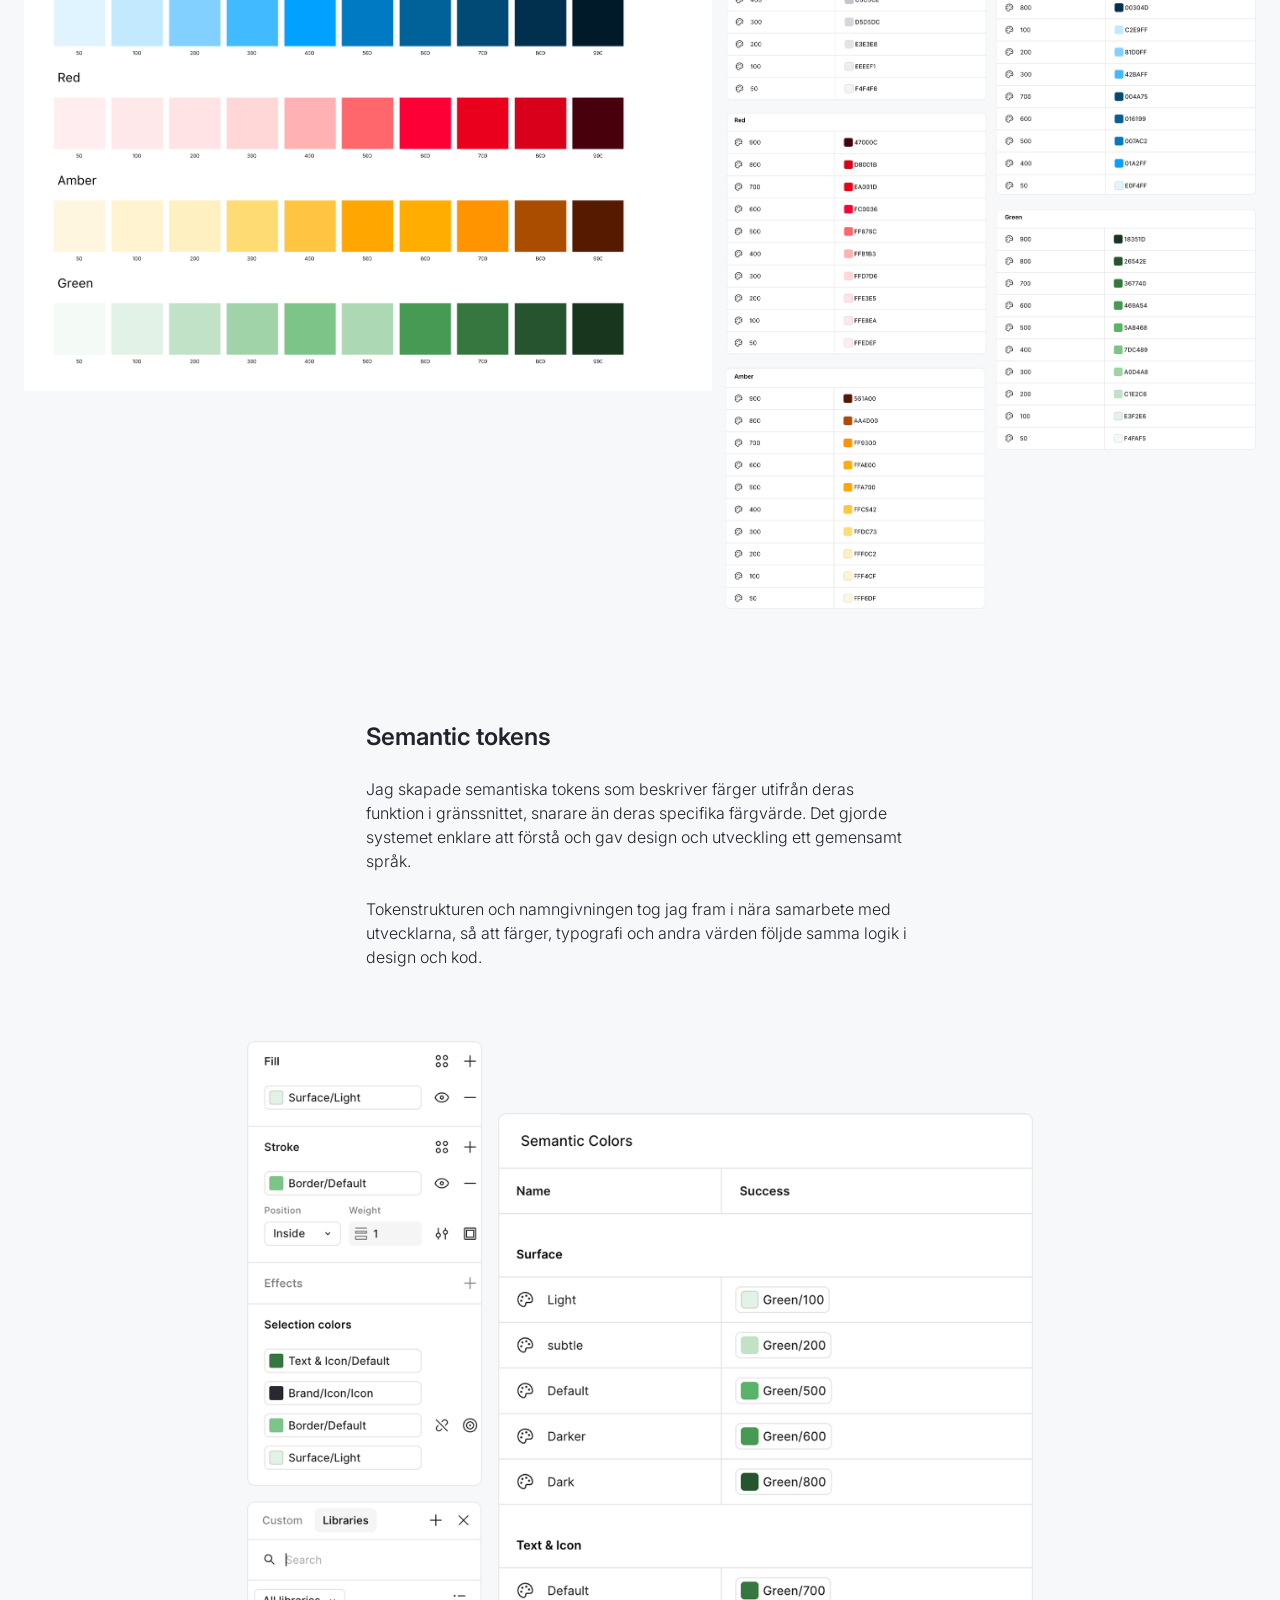
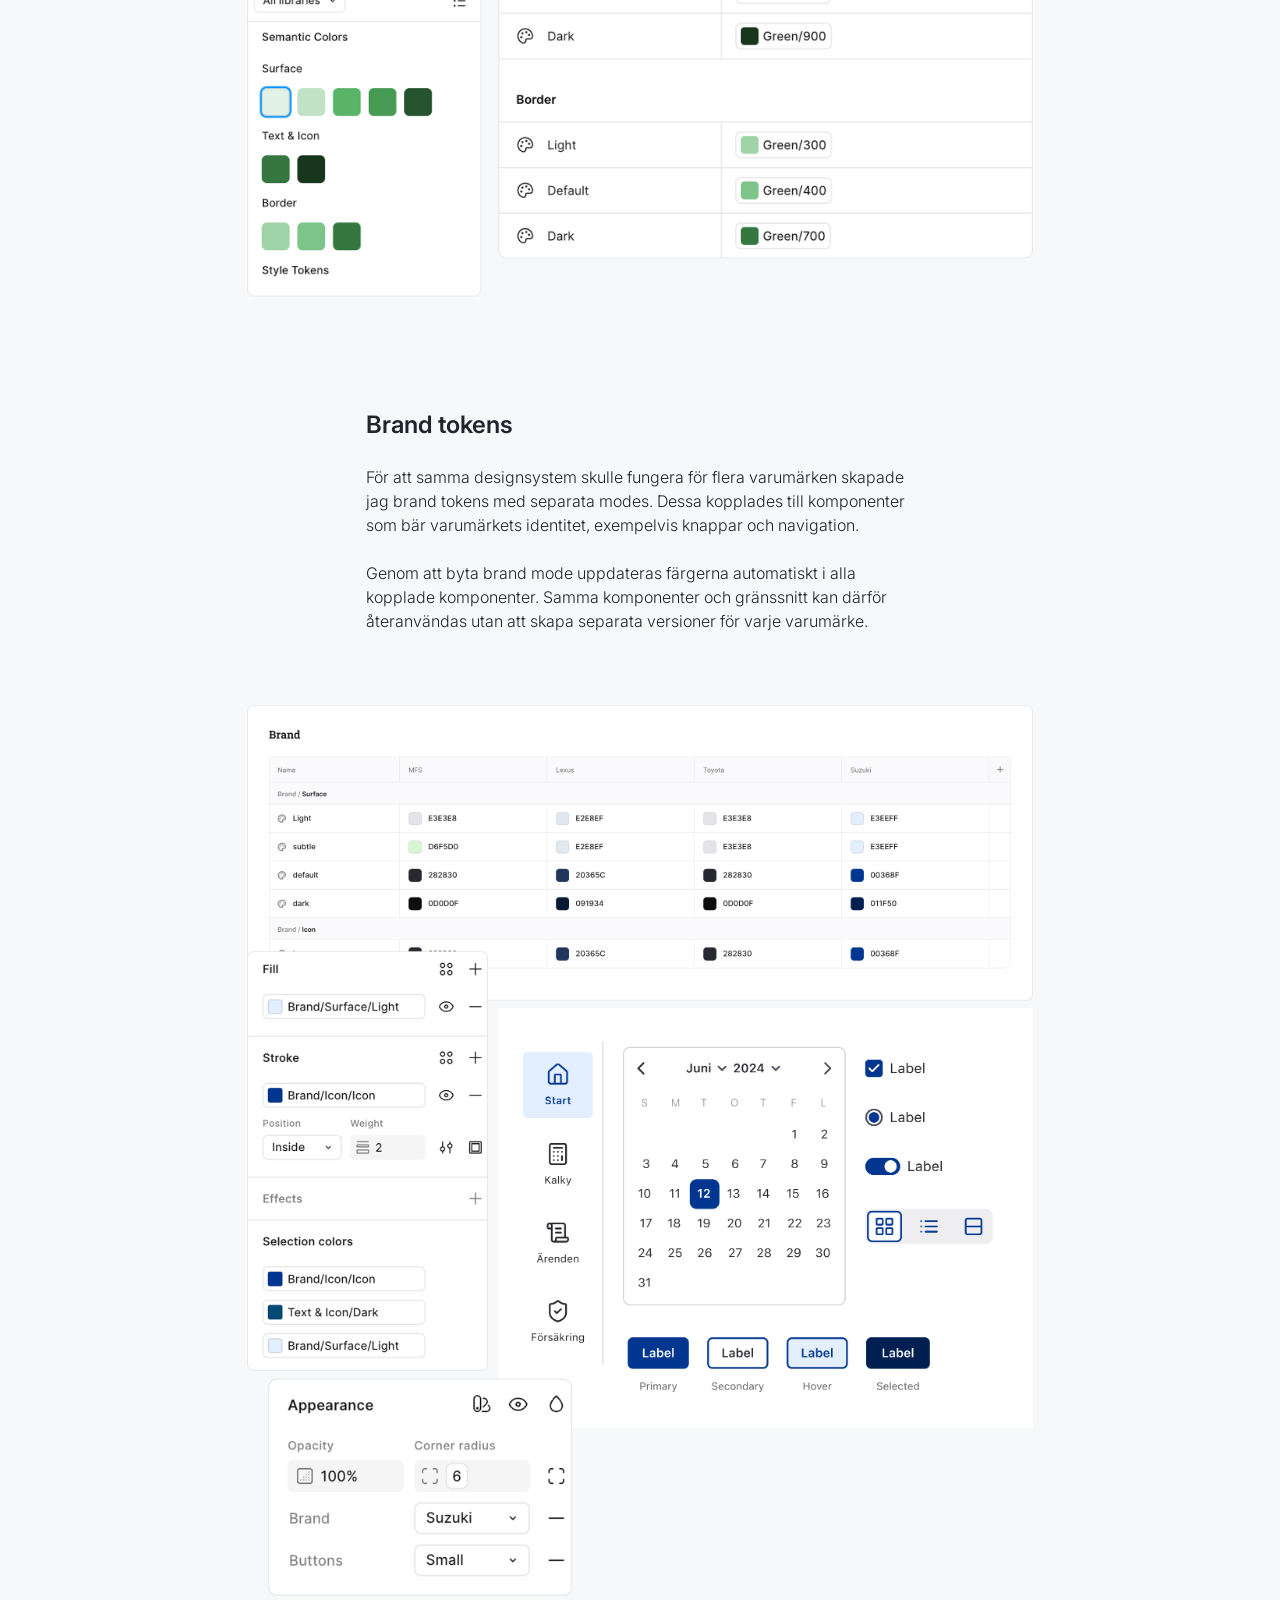
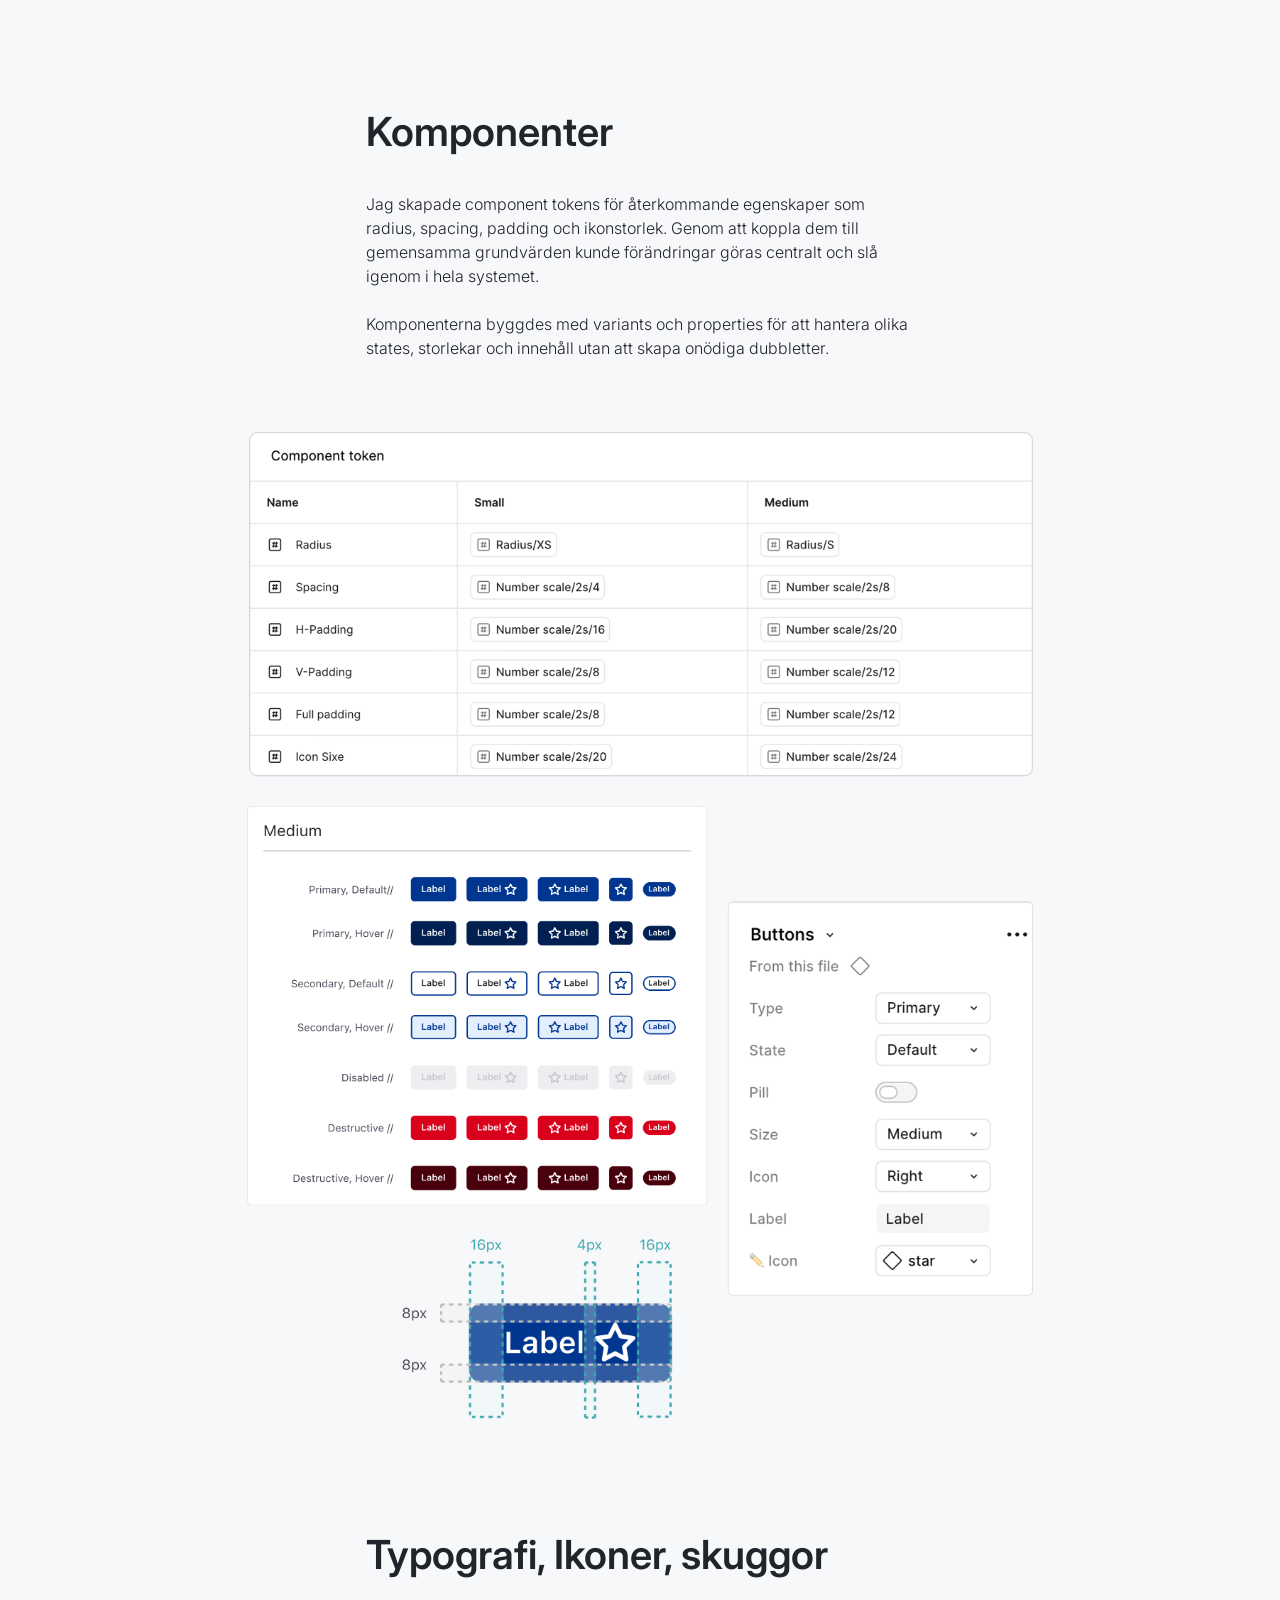
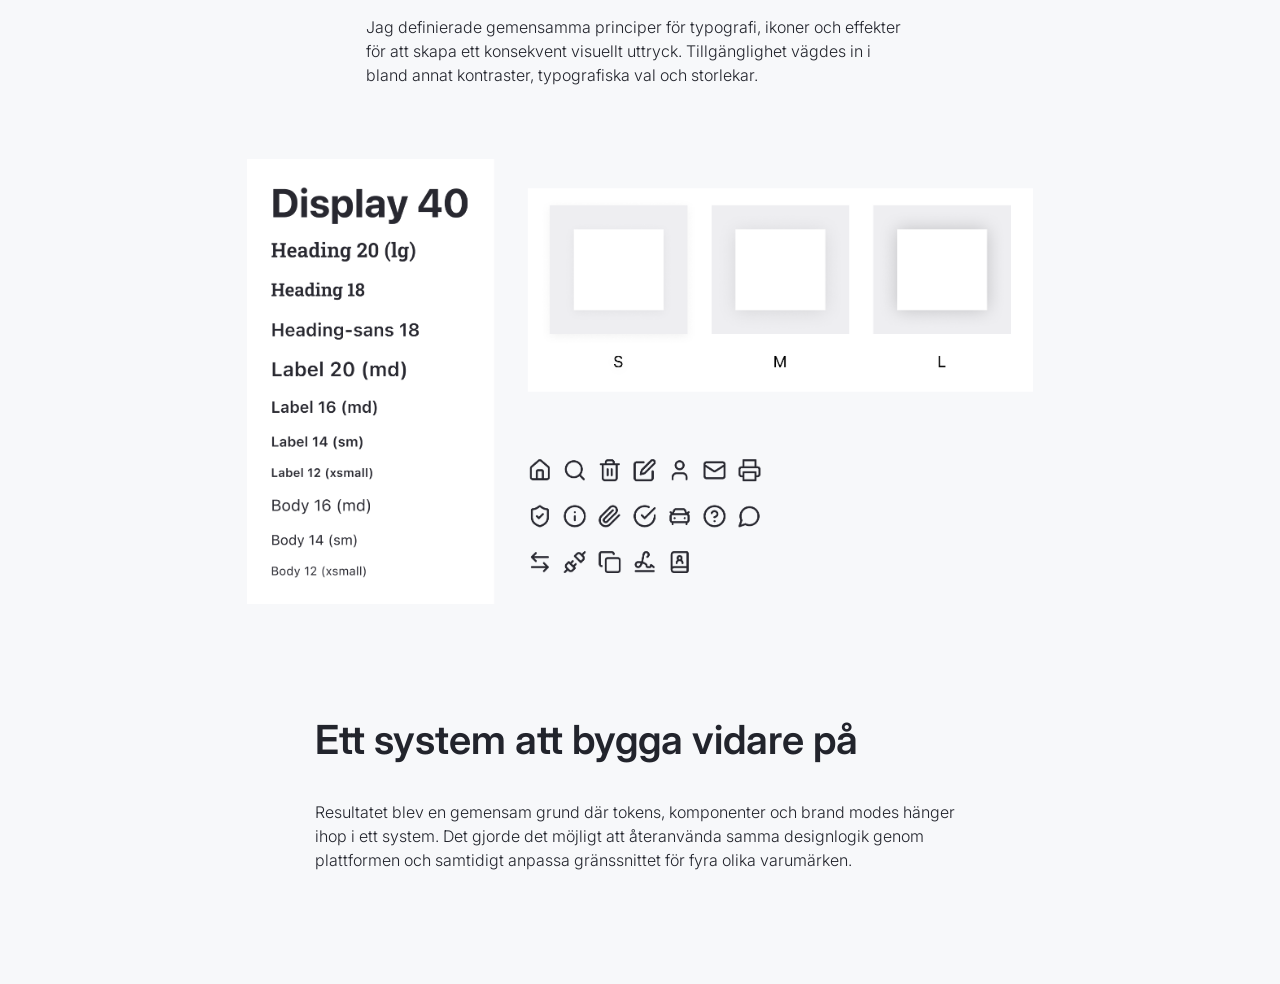
==== commit 617a2325: "Update design system messaging" ====
--- a/designsystem.html
+++ b/designsystem.html
@@ -27,7 +27,7 @@
 
         <article class="tfs-case-copy">
           <h1 id="design-system-title">Ett skalbart designsystem för flera varumärken</h1>
-          <p class="tfs-case-lead">Hur bygger man ett gemensamt designspråk som samtidigt fungerar för olika varumärken?</p>
+          <p class="tfs-case-lead">Hur bygger man ett designsystem som kan växa i takt med att produkten gör det?</p>
           <p>Jag tog fram designsystemet för Toyota Financial Services nya plattform, med fokus på skalbarhet, konsekvens och flexibilitet. Systemet behövde kunna växa med produkten, återanvändas i nya delar av plattformen och samtidigt anpassas till olika visuella uttryck.</p>
         </article>
 
--- a/styles.css
+++ b/styles.css
@@ -501,6 +501,32 @@
   overflow: hidden;
 }
 
+@media (min-width: 921px) {
+  .about-talk-page {
+    min-height: 0;
+    padding-bottom: 112px;
+  }
+
+  .about-talk-portrait {
+    bottom: -96px;
+    right: calc(50% + 241px);
+    left: auto;
+    width: 520px;
+  }
+
+  .about-talk-page + .recommendations {
+    margin-top: 0;
+    padding-top: 112px;
+    padding-bottom: 160px;
+  }
+}
+
+@media (min-width: 921px) and (max-width: 1200px) {
+  .about-talk-portrait {
+    width: 300px;
+  }
+}
+
 .recommendations::after {
   content: none;
 }
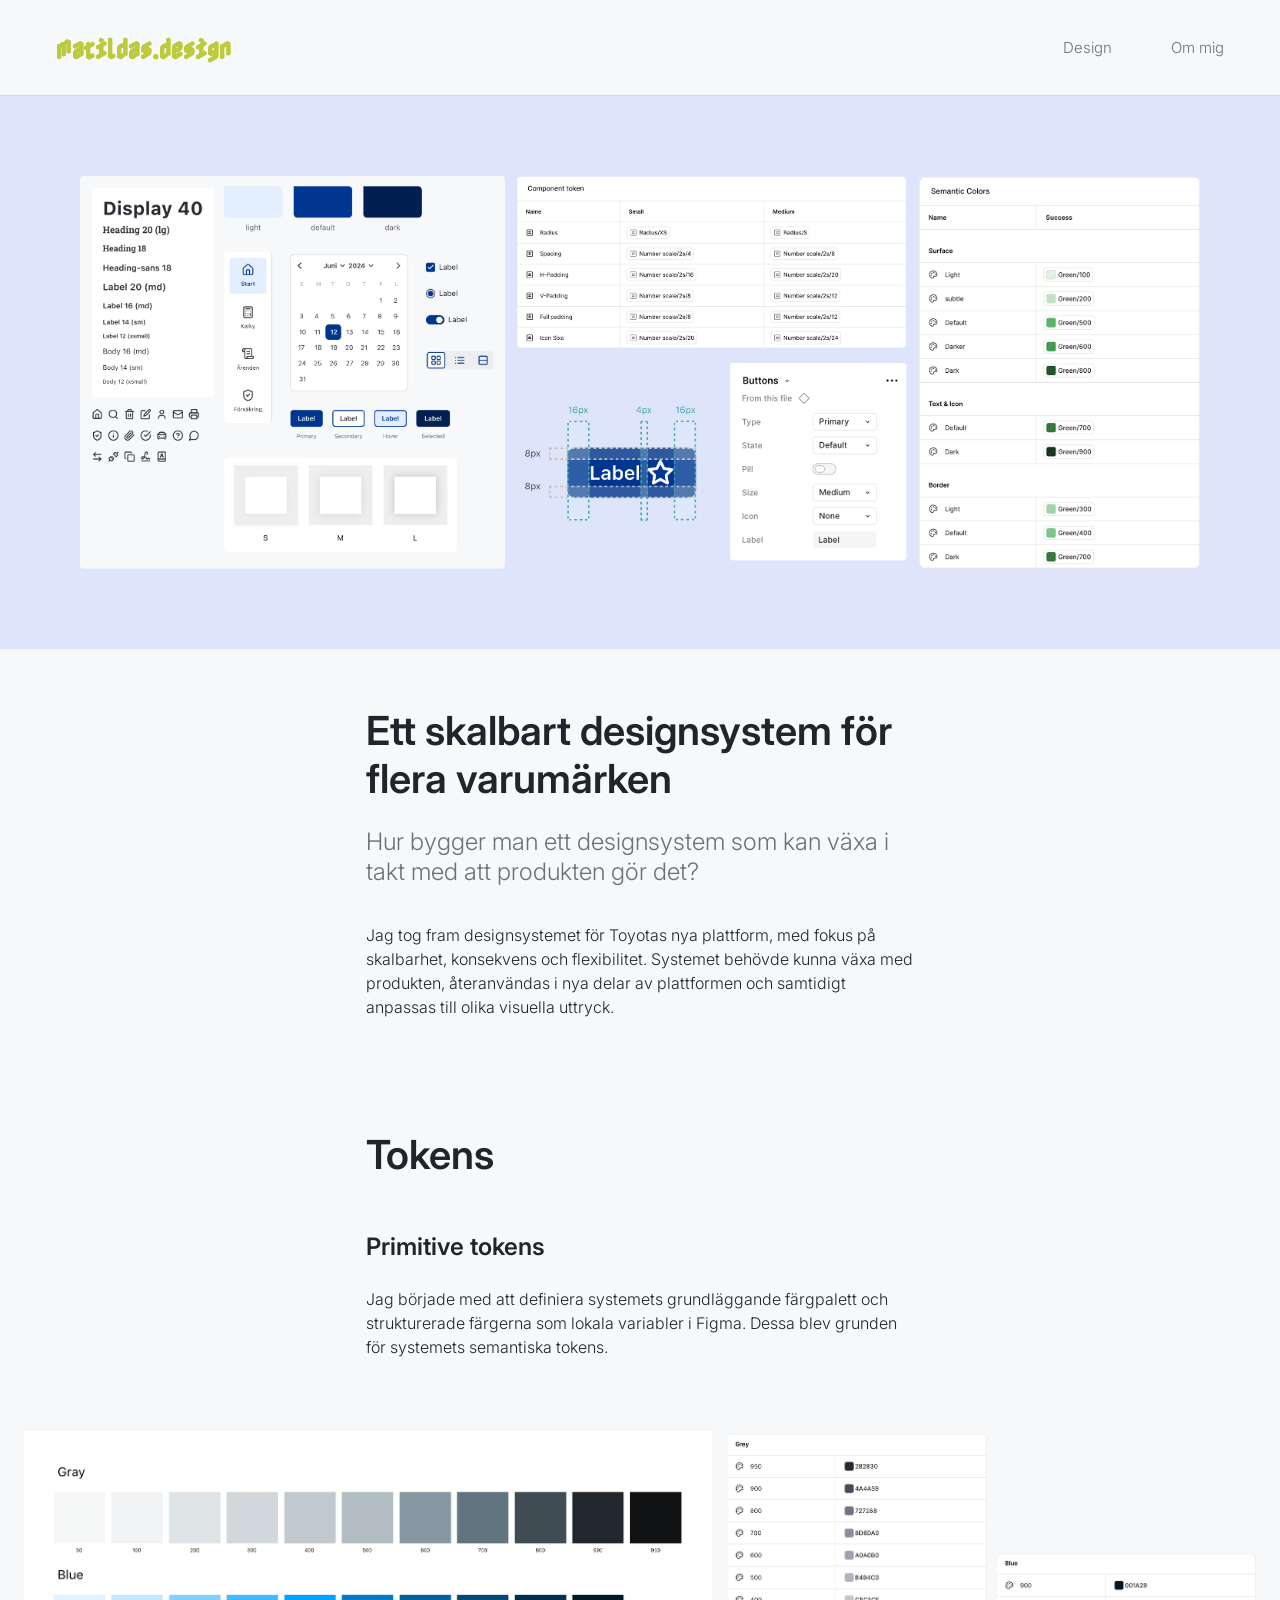
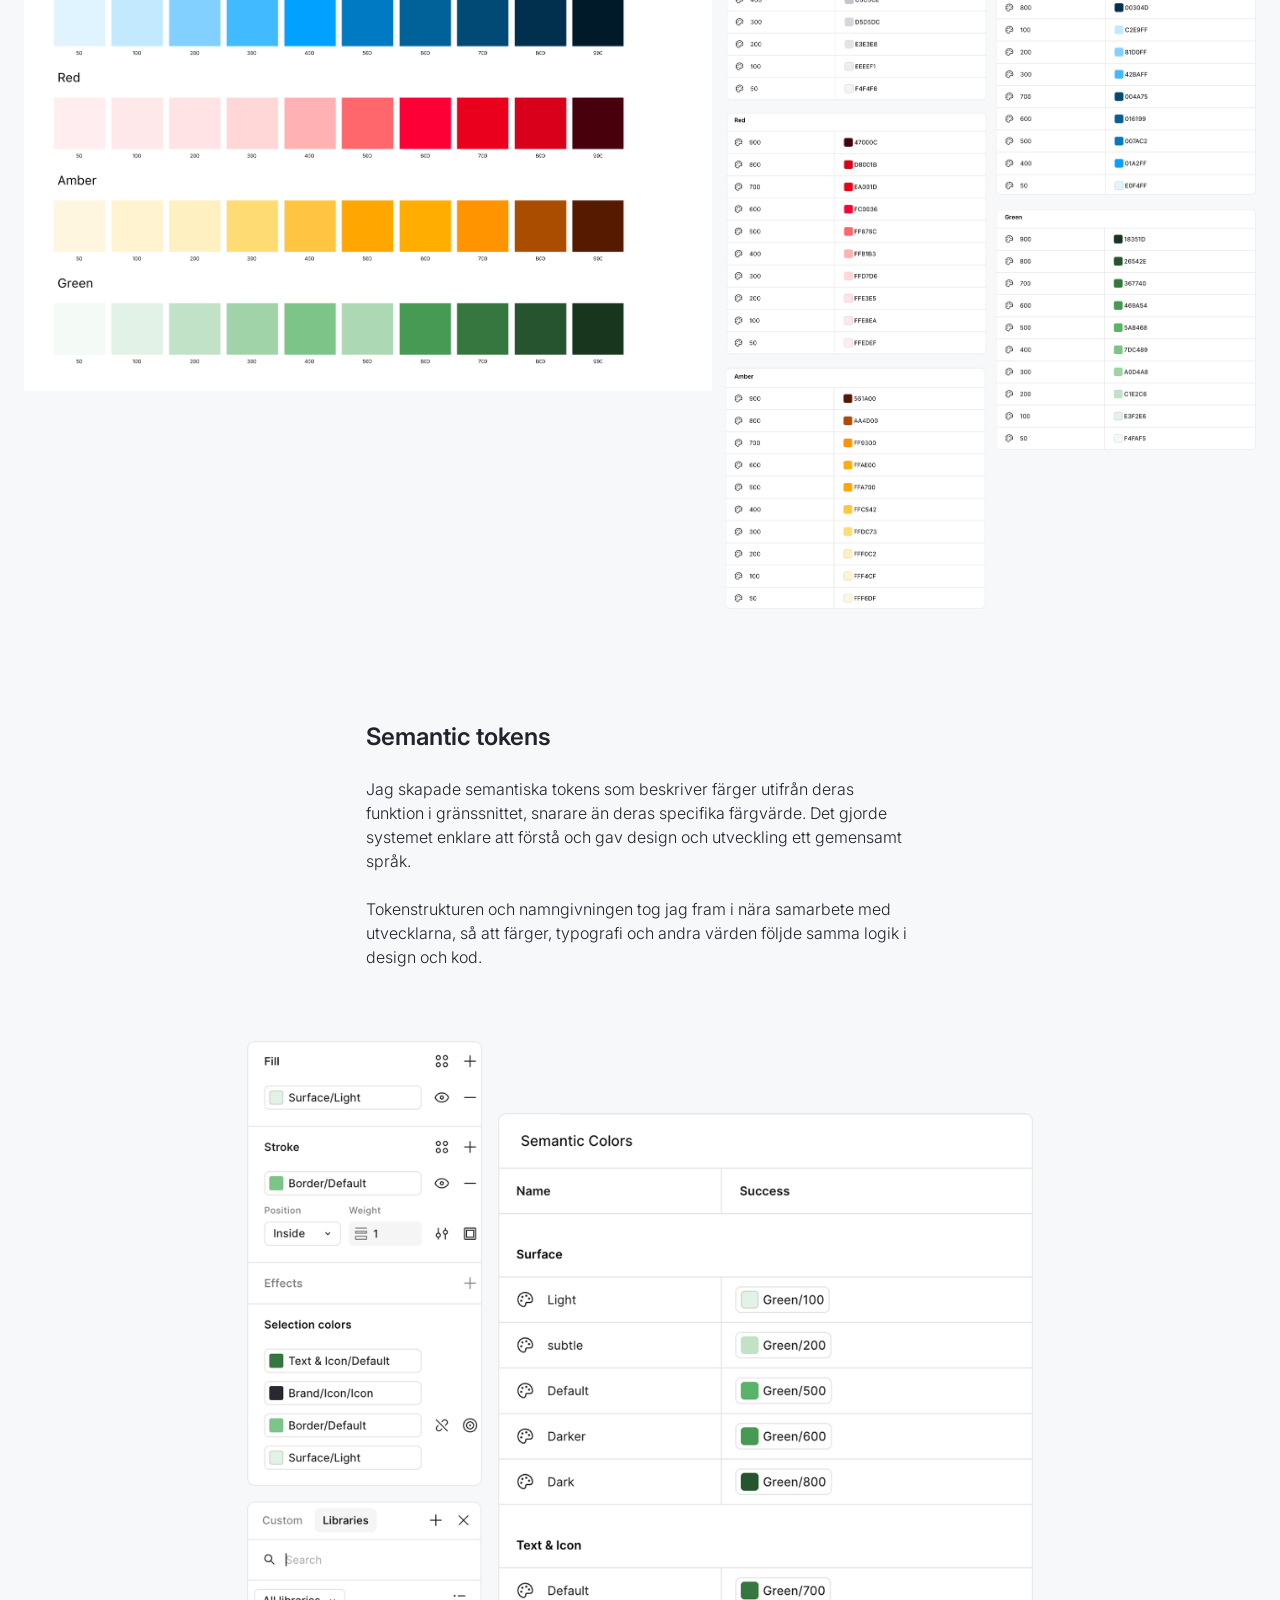
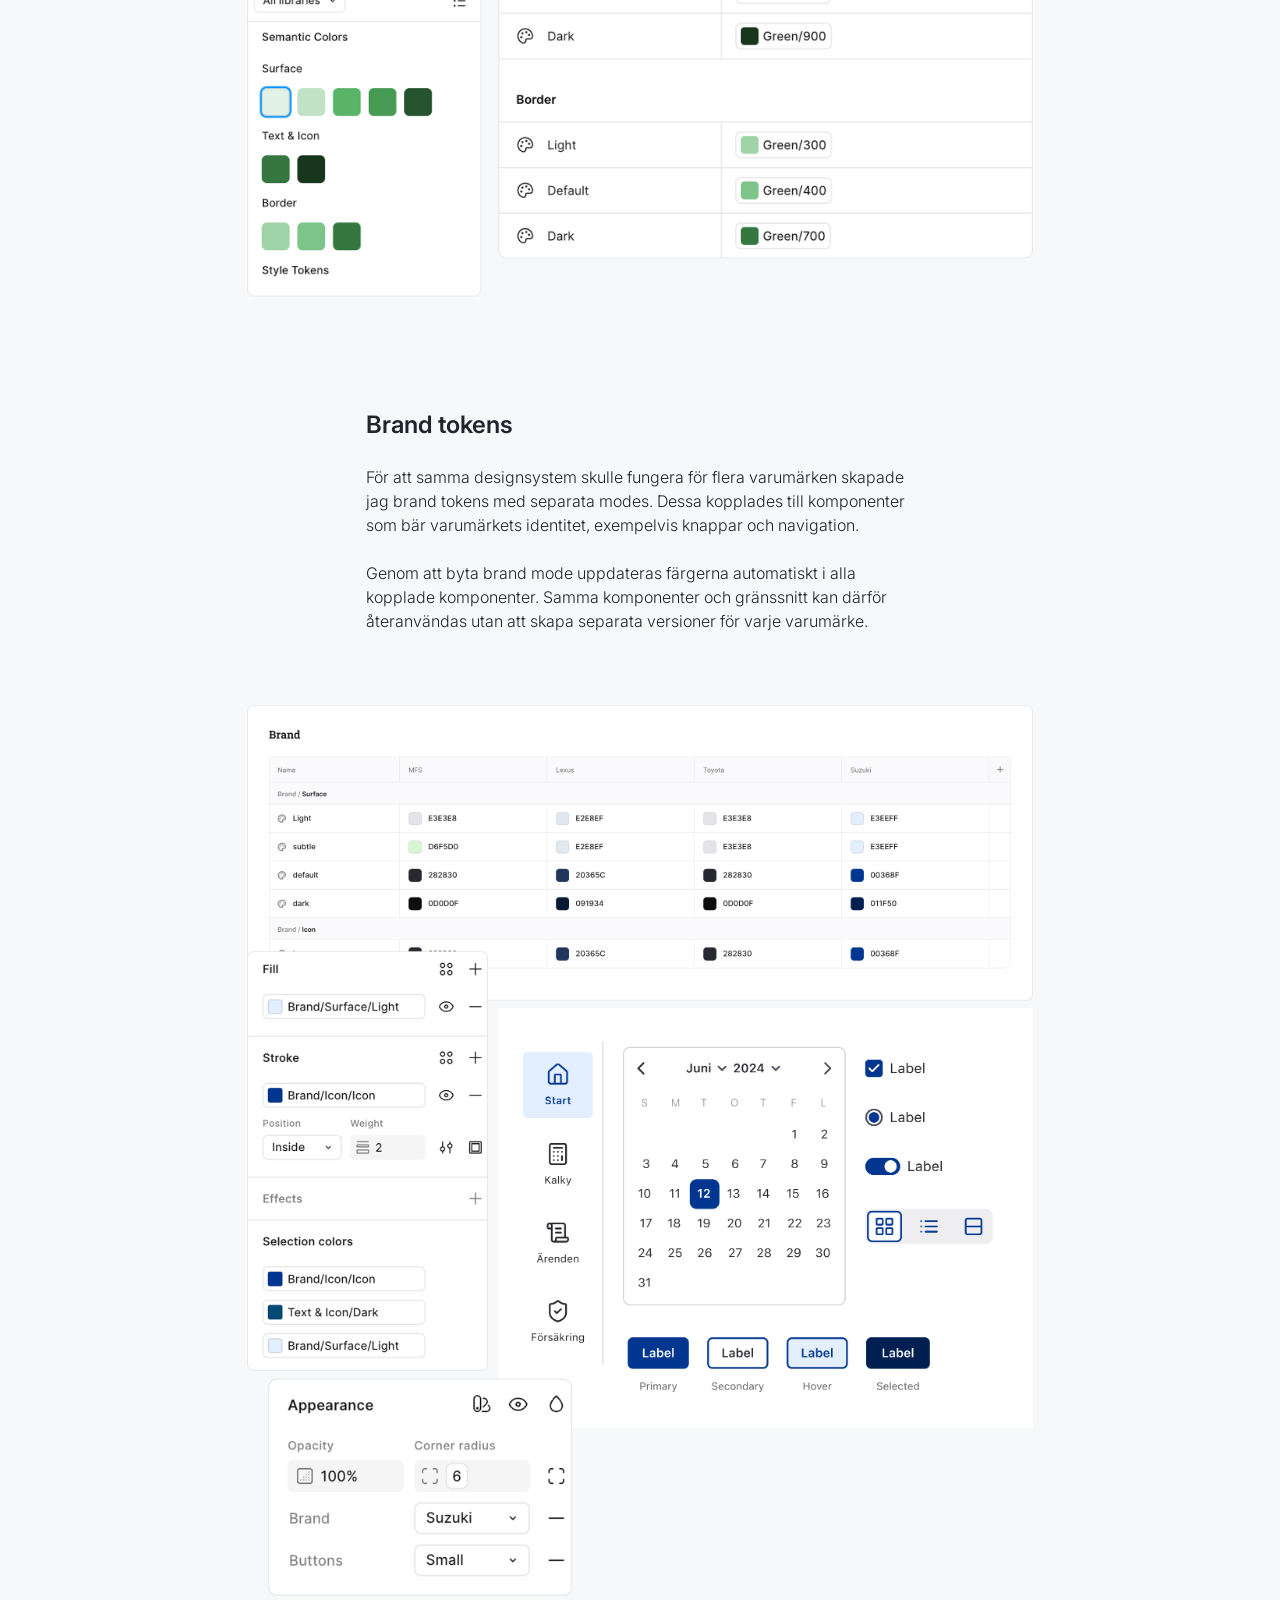
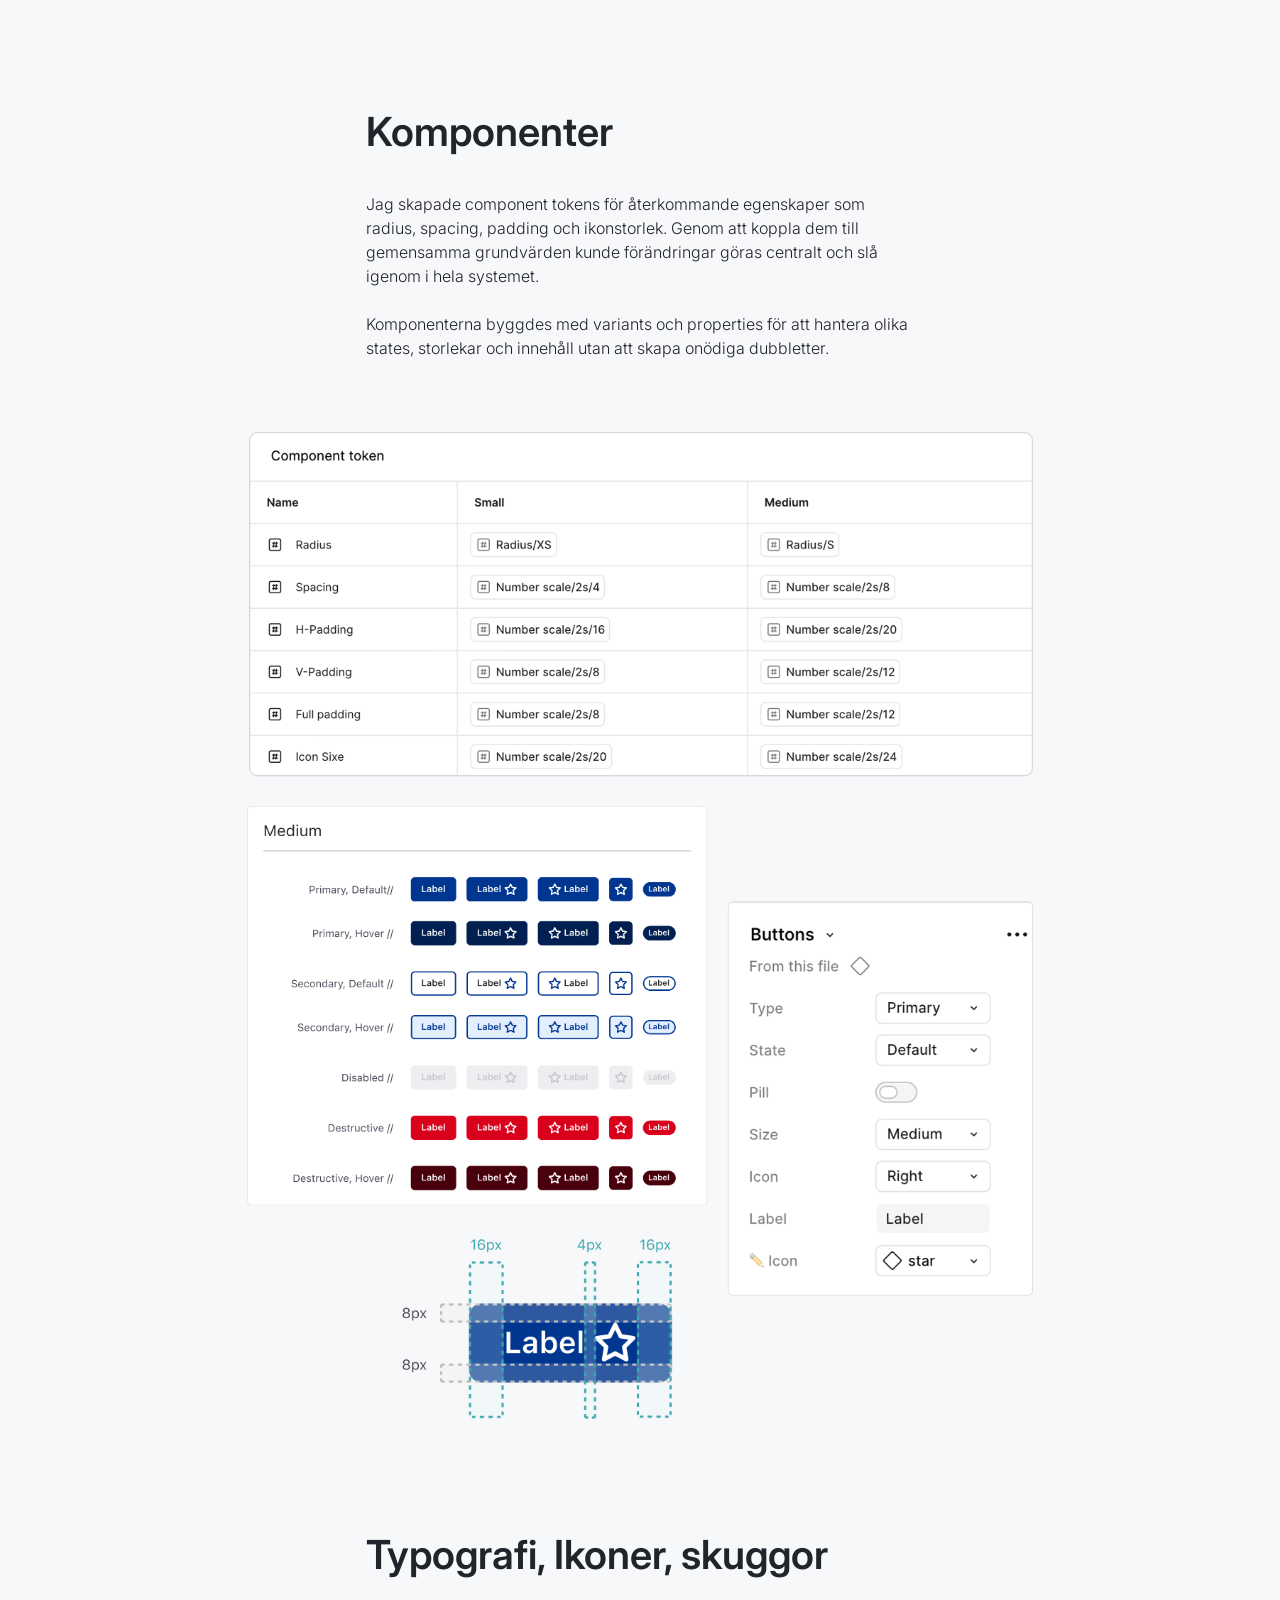
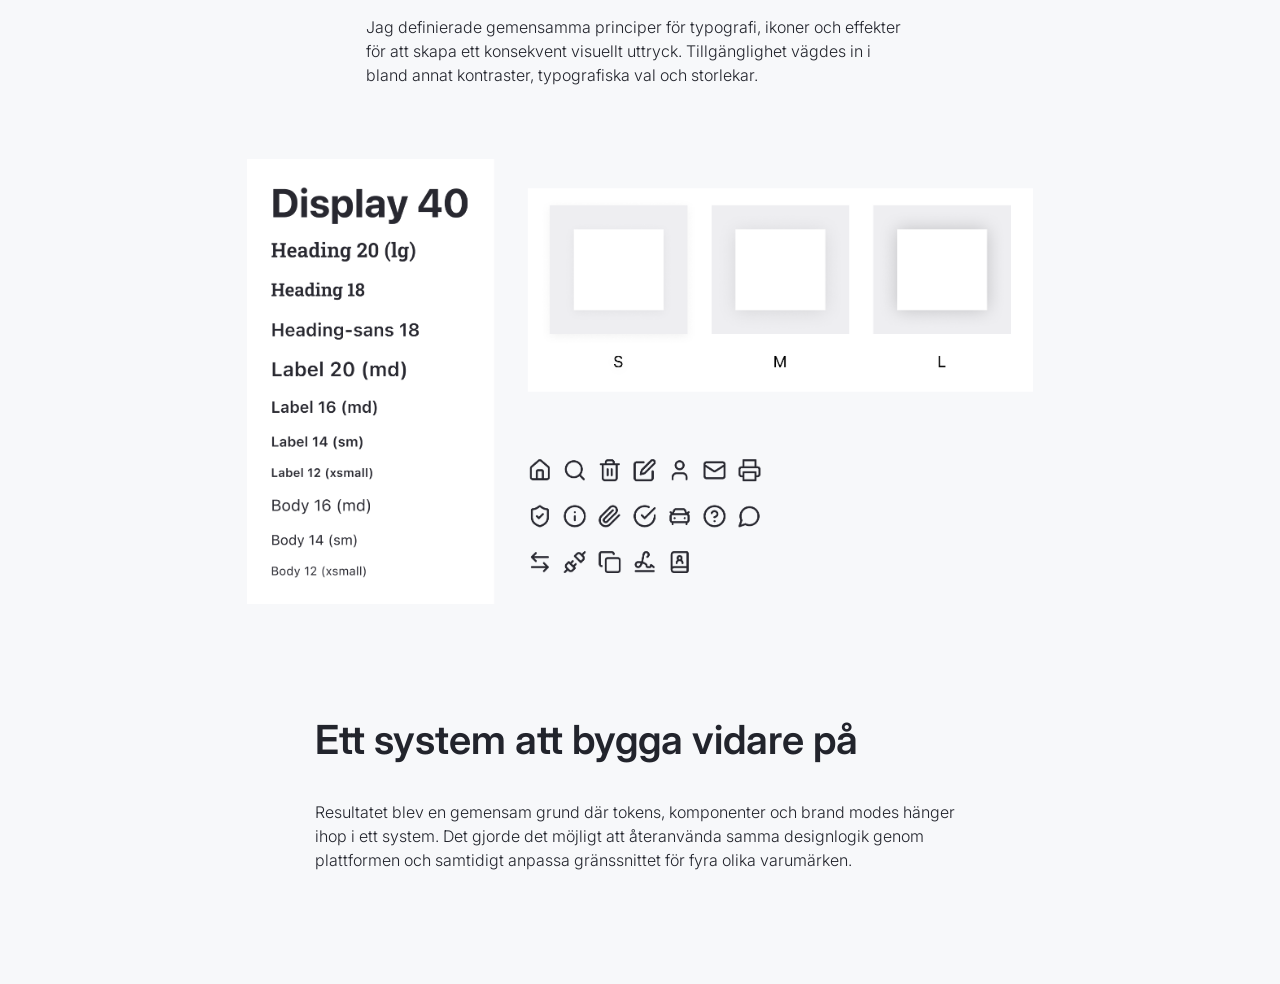
==== commit 1f86e2ee: "Update design system introduction" ====
--- a/designsystem.html
+++ b/designsystem.html
@@ -28,7 +28,7 @@
         <article class="tfs-case-copy">
           <h1 id="design-system-title">Ett skalbart designsystem för flera varumärken</h1>
           <p class="tfs-case-lead">Hur bygger man ett designsystem som kan växa i takt med att produkten gör det?</p>
-          <p>Jag tog fram designsystemet för Toyota Financial Services nya plattform, med fokus på skalbarhet, konsekvens och flexibilitet. Systemet behövde kunna växa med produkten, återanvändas i nya delar av plattformen och samtidigt anpassas till olika visuella uttryck.</p>
+          <p>Jag tog fram designsystemet för Toyotas nya plattform, med fokus på skalbarhet, konsekvens och flexibilitet. Systemet behövde kunna växa med produkten, återanvändas i nya delar av plattformen och samtidigt anpassas till olika visuella uttryck.</p>
         </article>
 
         <section class="design-system-tokens" aria-labelledby="tokens-title">
--- a/styles.css
+++ b/styles.css
@@ -1427,6 +1427,38 @@
   margin: 56px auto 0;
 }
 
+.tfs-scope-flow-image {
+  display: block;
+  width: min(100% - 48px, 786px);
+  margin: 56px auto 0;
+}
+
+.tfs-scope-details {
+  width: min(100% - 48px, 786px);
+  margin: 64px auto 0;
+}
+
+.tfs-scope-details p {
+  max-width: 548px;
+  margin: 0 auto 32px;
+  color: #22242c;
+  font-size: 16px;
+  font-weight: 300;
+  line-height: 24px;
+}
+
+.tfs-scope-details p:last-child {
+  margin-bottom: 0;
+}
+
+.tfs-scope-details strong {
+  font-weight: 600;
+}
+
+.tfs-scope .tfs-challenge-image {
+  width: min(100% - 48px, 786px);
+}
+
 .tfs-magic {
   padding: 0 0 112px;
 }
@@ -2193,6 +2225,16 @@
     margin-top: 56px;
   }
 
+  .tfs-scope-flow-image,
+  .tfs-scope .tfs-challenge-image {
+    width: 100%;
+    margin-top: 48px;
+  }
+
+  .tfs-scope-details {
+    margin-top: 48px;
+  }
+
   .tfs-magic {
     padding-bottom: 64px;
   }
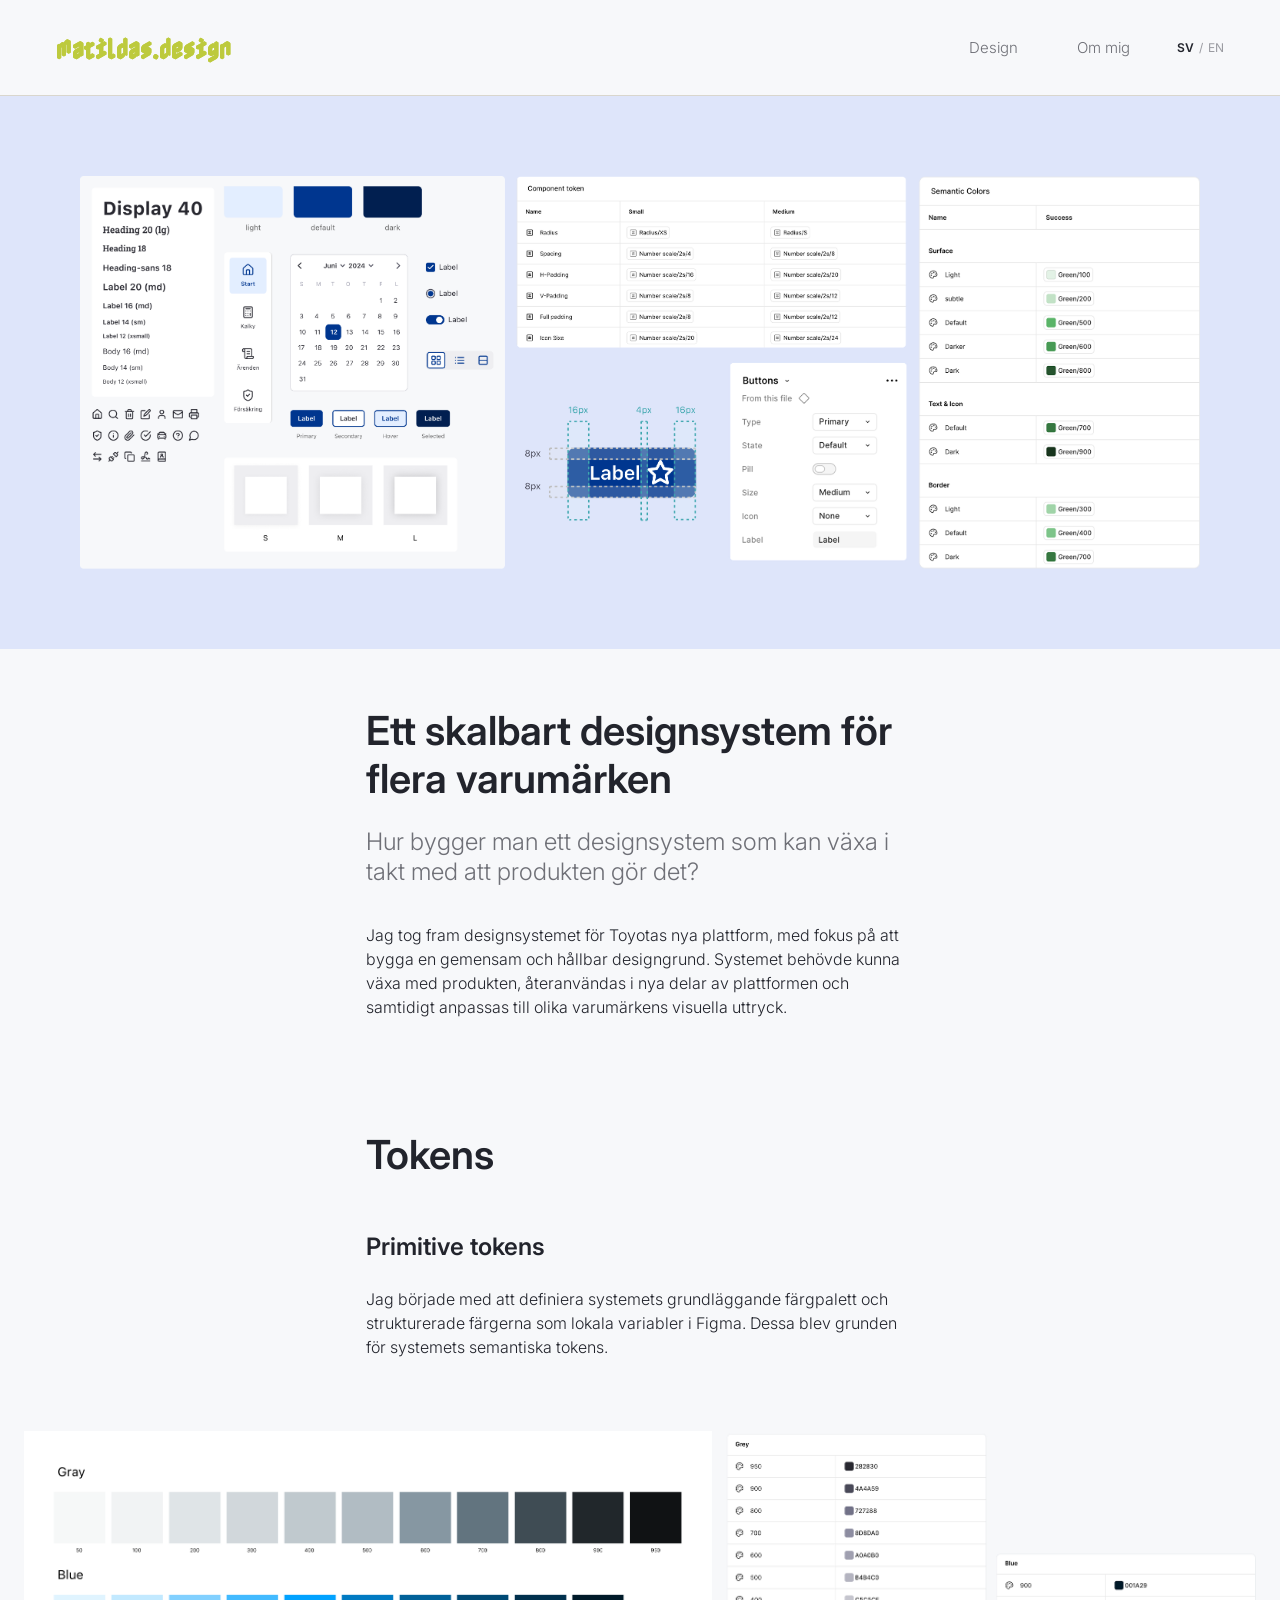
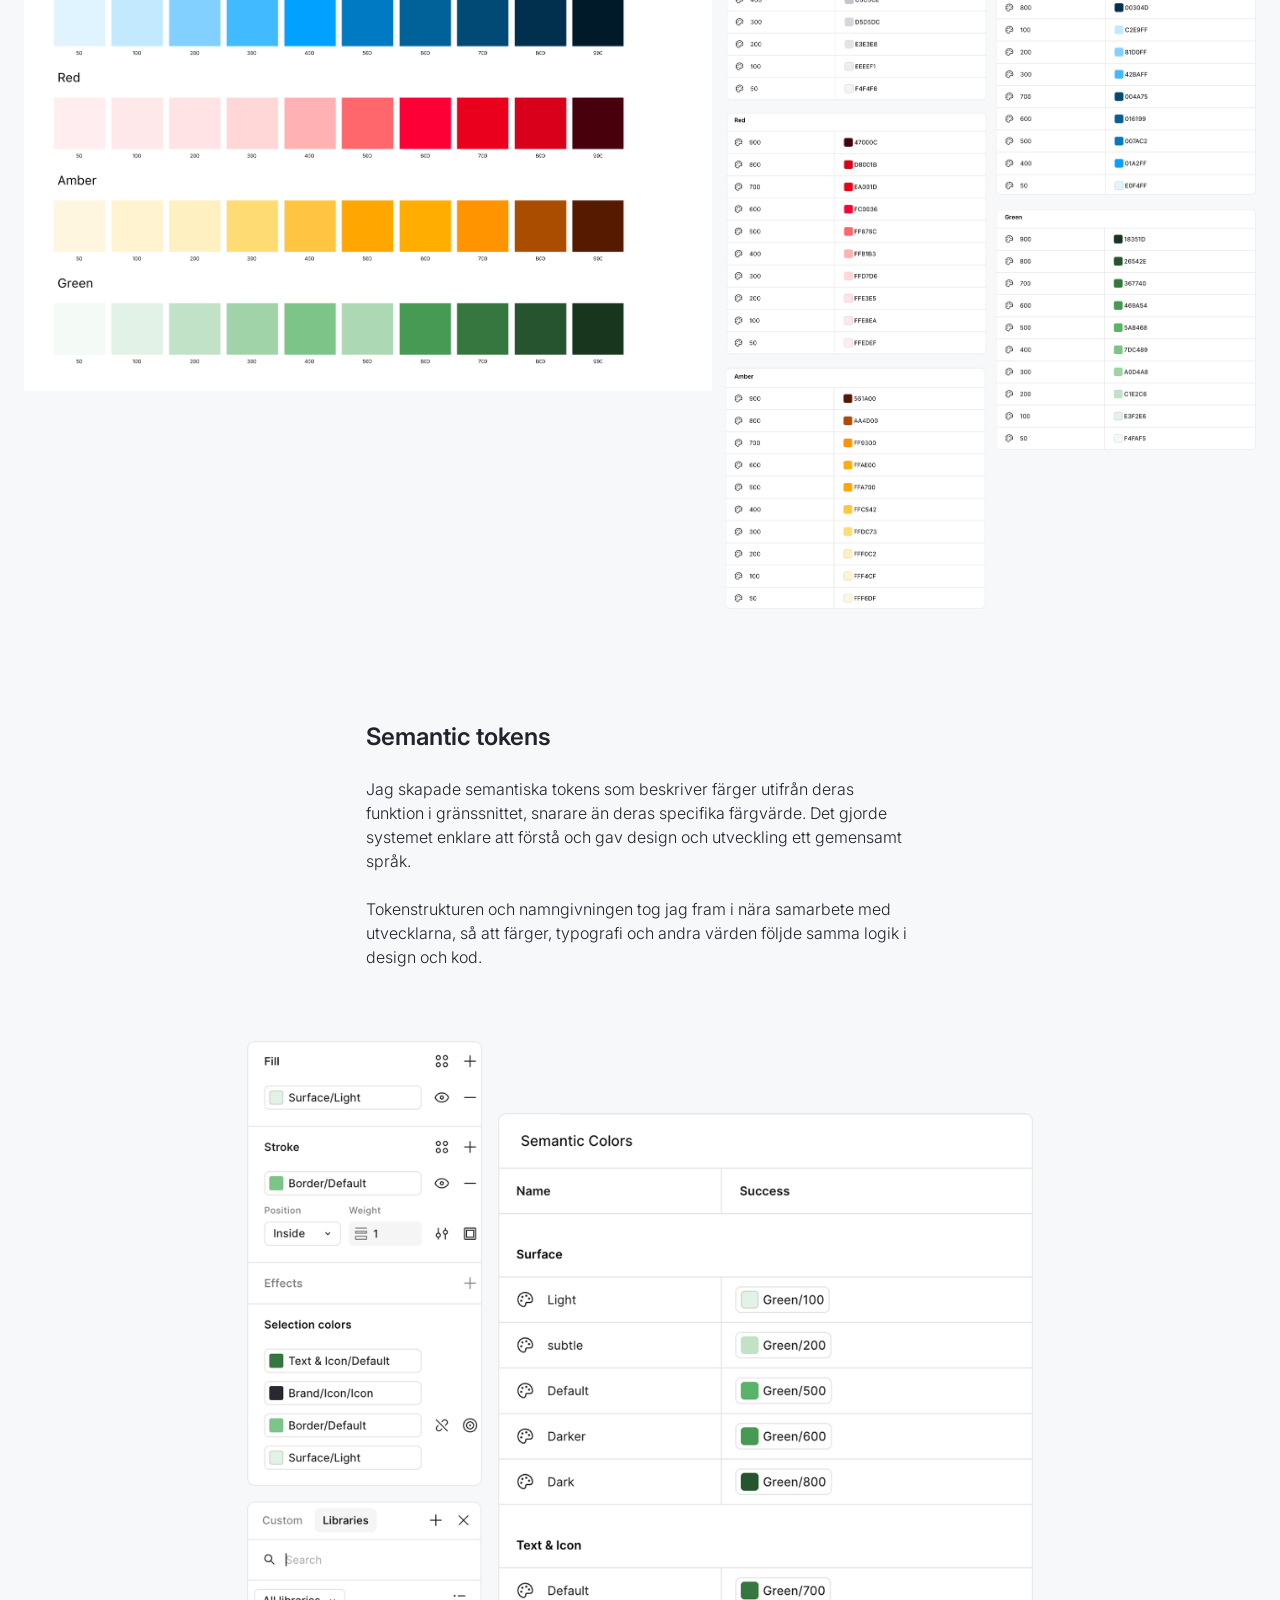
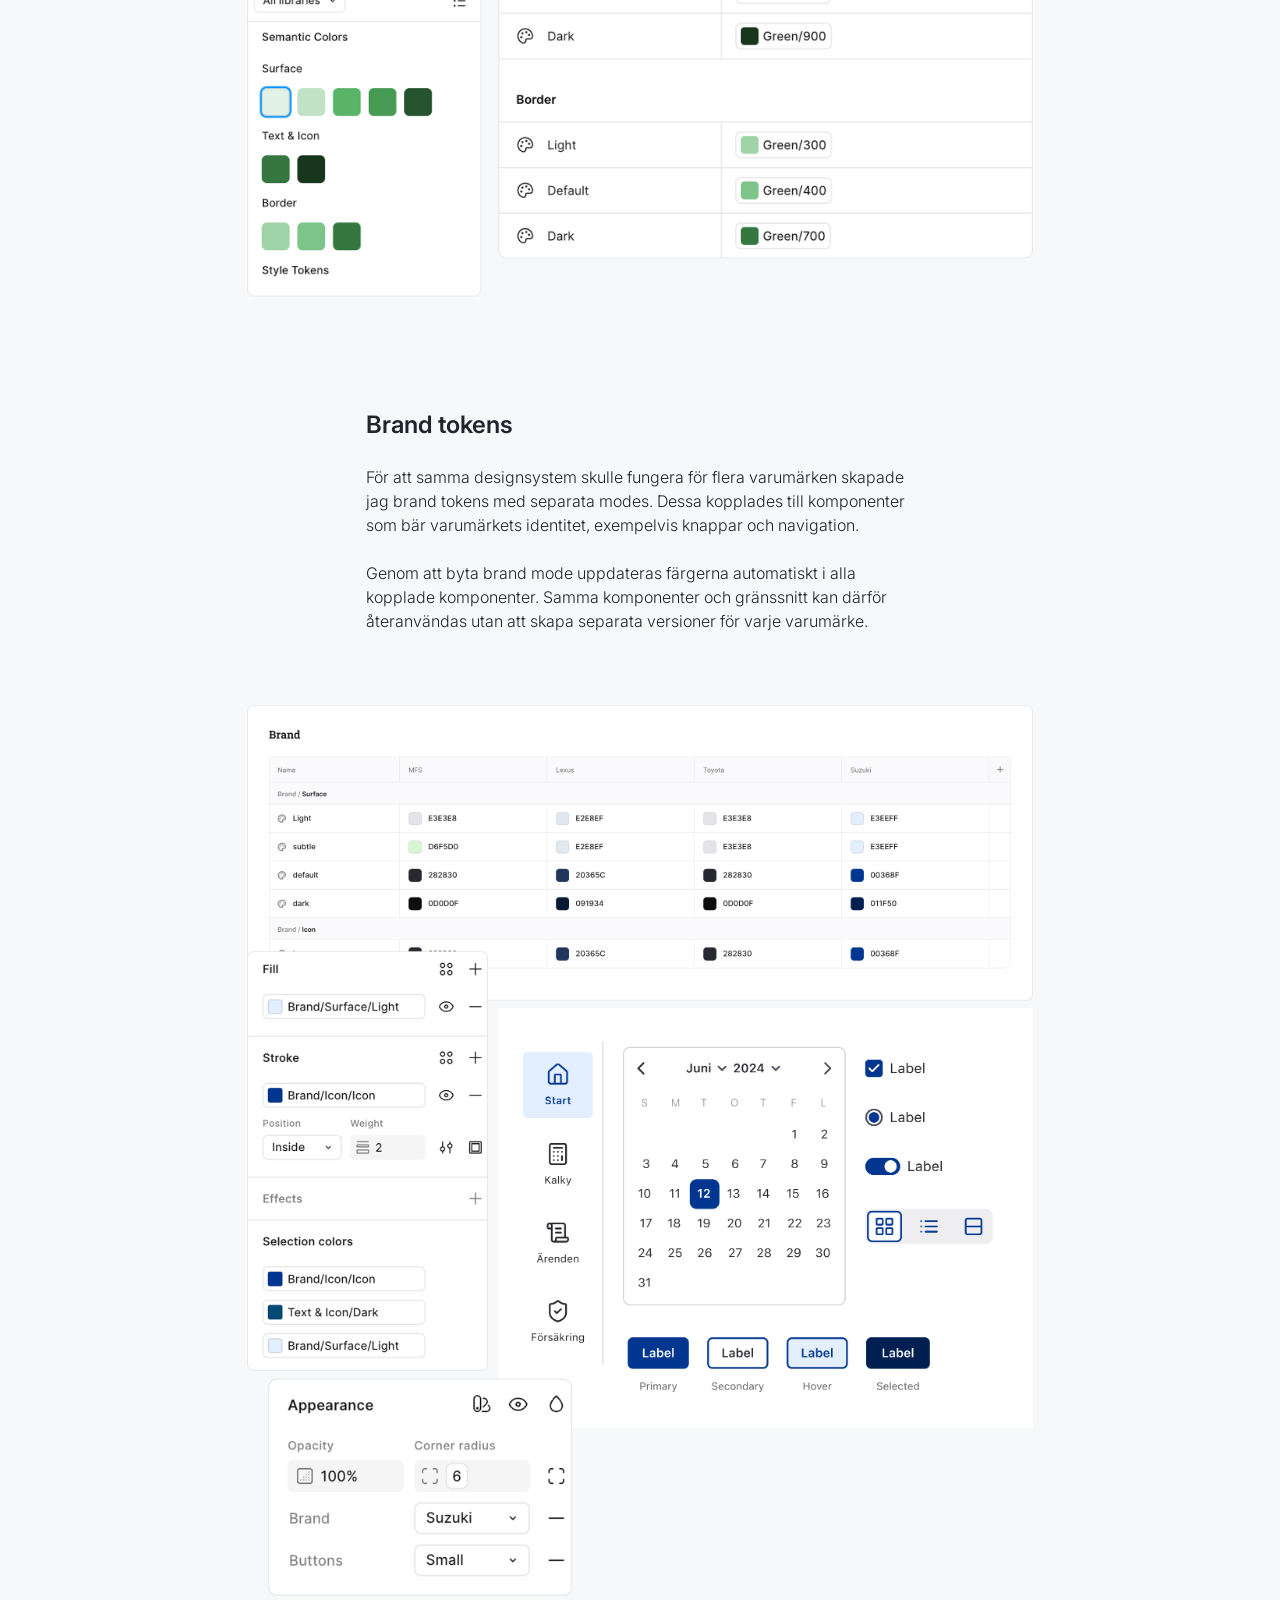
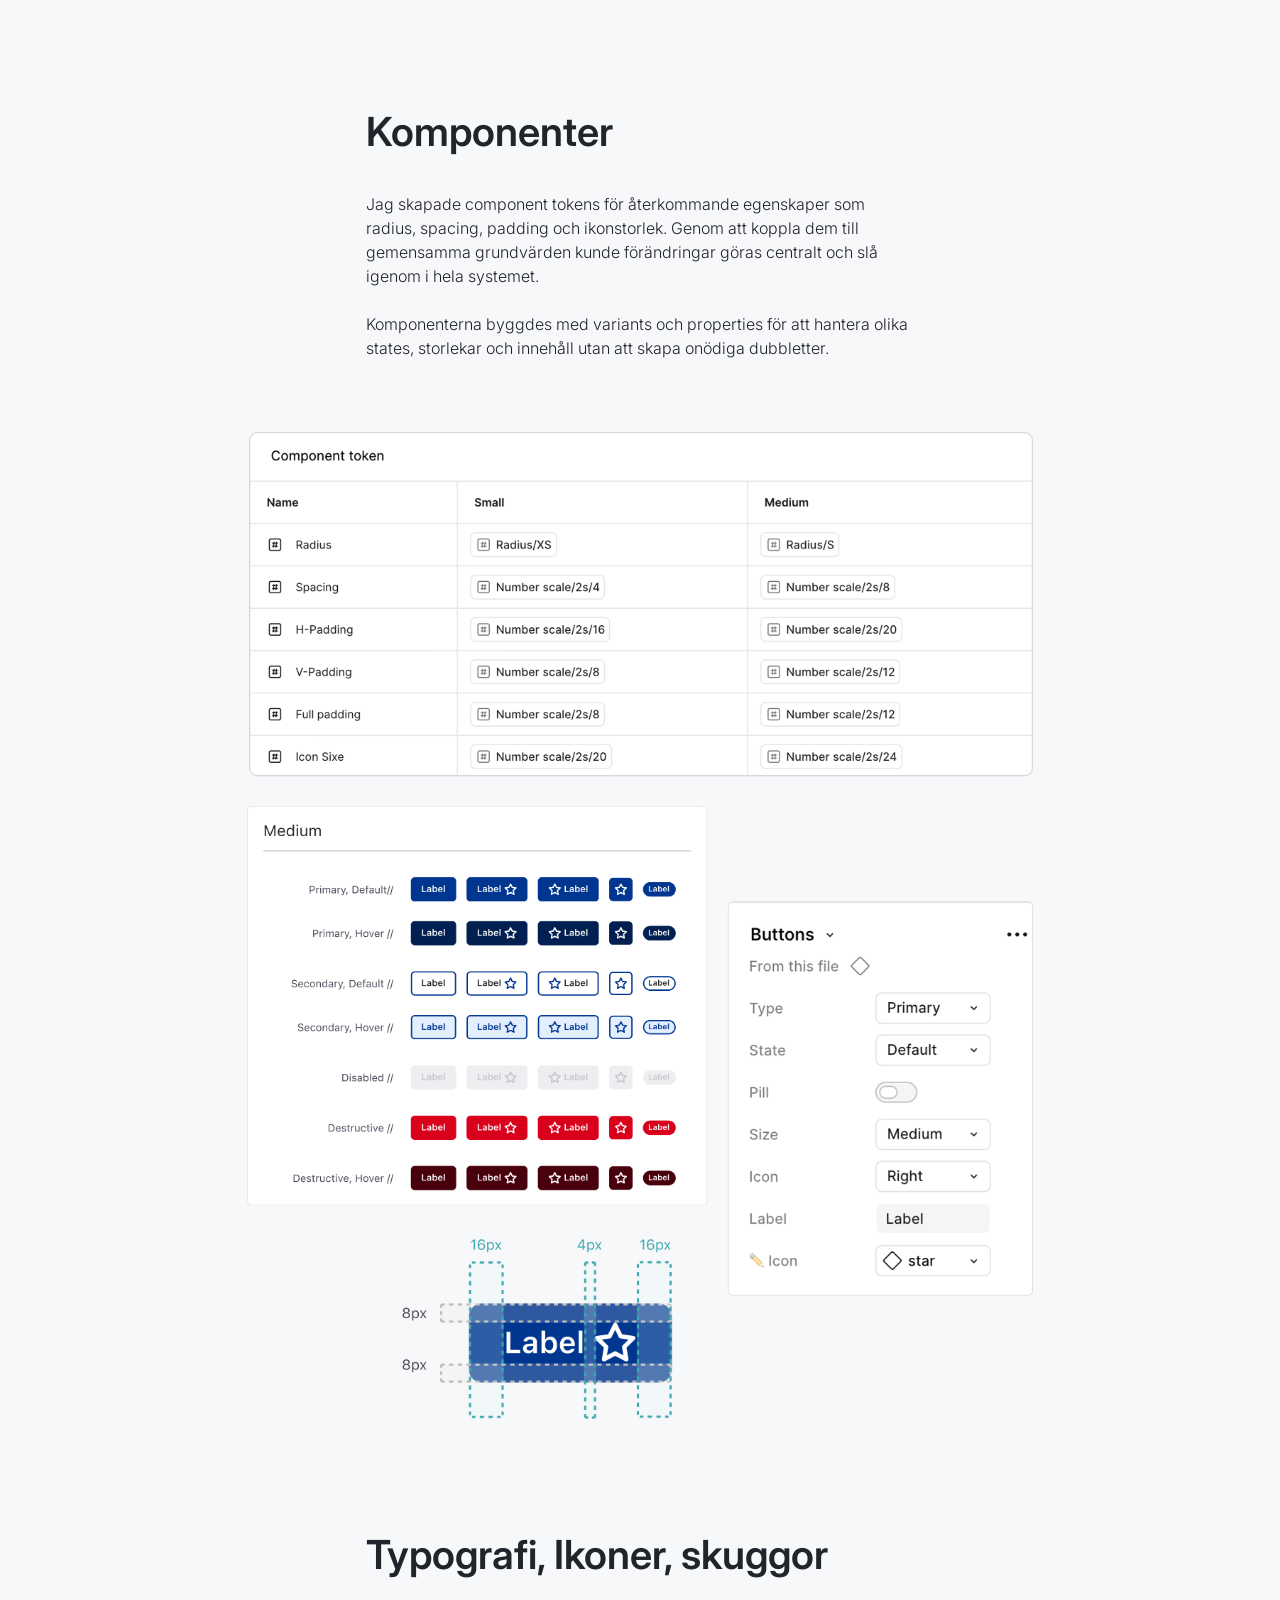
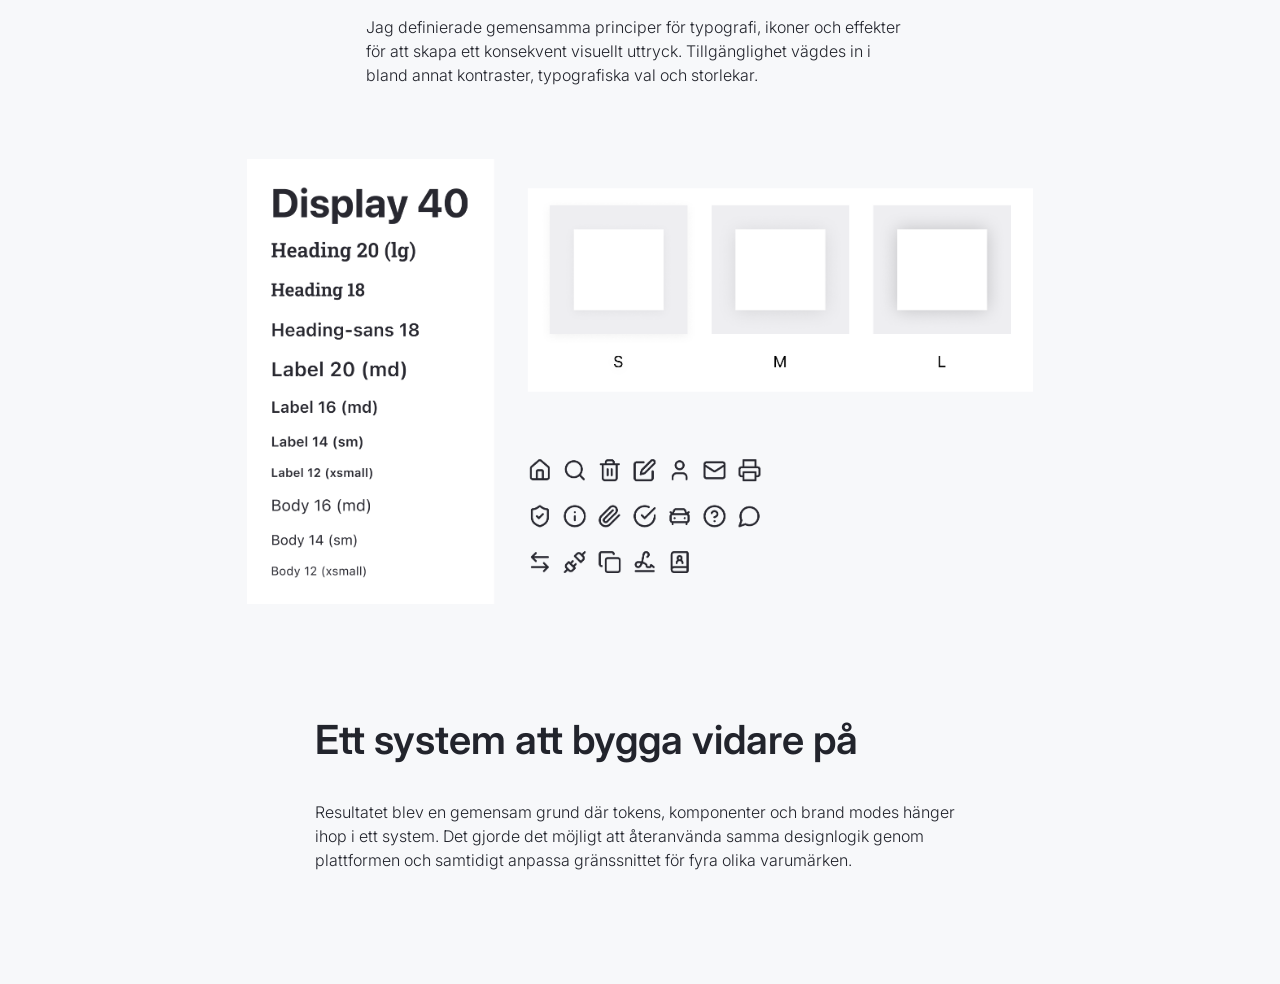
==== commit 55550021: "Add Swedish and English language toggle" ====
--- a/designsystem.html
+++ b/designsystem.html
@@ -28,7 +28,7 @@
         <article class="tfs-case-copy">
           <h1 id="design-system-title">Ett skalbart designsystem för flera varumärken</h1>
           <p class="tfs-case-lead">Hur bygger man ett designsystem som kan växa i takt med att produkten gör det?</p>
-          <p>Jag tog fram designsystemet för Toyotas nya plattform, med fokus på skalbarhet, konsekvens och flexibilitet. Systemet behövde kunna växa med produkten, återanvändas i nya delar av plattformen och samtidigt anpassas till olika visuella uttryck.</p>
+          <p>Jag tog fram designsystemet för Toyotas nya plattform, med fokus på att bygga en gemensam och hållbar designgrund. Systemet behövde kunna växa med produkten, återanvändas i nya delar av plattformen och samtidigt anpassas till olika varumärkens visuella uttryck.</p>
         </article>
 
         <section class="design-system-tokens" aria-labelledby="tokens-title">
@@ -84,5 +84,6 @@
         </section>
       </section>
     </main>
+    <script src="language.js"></script>
   </body>
 </html>
--- a/styles.css
+++ b/styles.css
@@ -110,6 +110,42 @@
   content: "";
 }
 
+.language-toggle {
+  display: inline-flex;
+  align-items: center;
+  gap: 5px;
+  margin-left: clamp(-12px, -1vw, 0px);
+  color: #9a9ba1;
+  font-size: 12px;
+  font-weight: 400;
+  white-space: nowrap;
+}
+
+.language-option {
+  appearance: none;
+  border: 0;
+  padding: 6px 0;
+  background: transparent;
+  color: inherit;
+  cursor: pointer;
+  font: inherit;
+}
+
+.language-option:hover,
+.language-option:focus-visible,
+.language-option.is-active {
+  color: #22242c;
+}
+
+.language-option.is-active {
+  font-weight: 600;
+}
+
+.language-option:focus-visible {
+  outline: 2px solid var(--accent);
+  outline-offset: 3px;
+}
+
 .hero {
   position: relative;
   z-index: 2;
@@ -1855,8 +1891,14 @@
 
   .site-nav {
     width: auto;
-    gap: 32px;
+    gap: 20px;
     font-size: 14px;
+  }
+
+  .language-toggle {
+    gap: 3px;
+    margin-left: -4px;
+    font-size: 11px;
   }
 
   .hero {
@@ -2380,3 +2422,19 @@
     margin-top: 56px;
   }
 }
+
+@media (max-width: 380px) {
+  .site-header {
+    gap: 8px;
+    padding: 12px;
+  }
+
+  .wordmark {
+    font-size: 17px;
+  }
+
+  .site-nav {
+    gap: 12px;
+    font-size: 13px;
+  }
+}
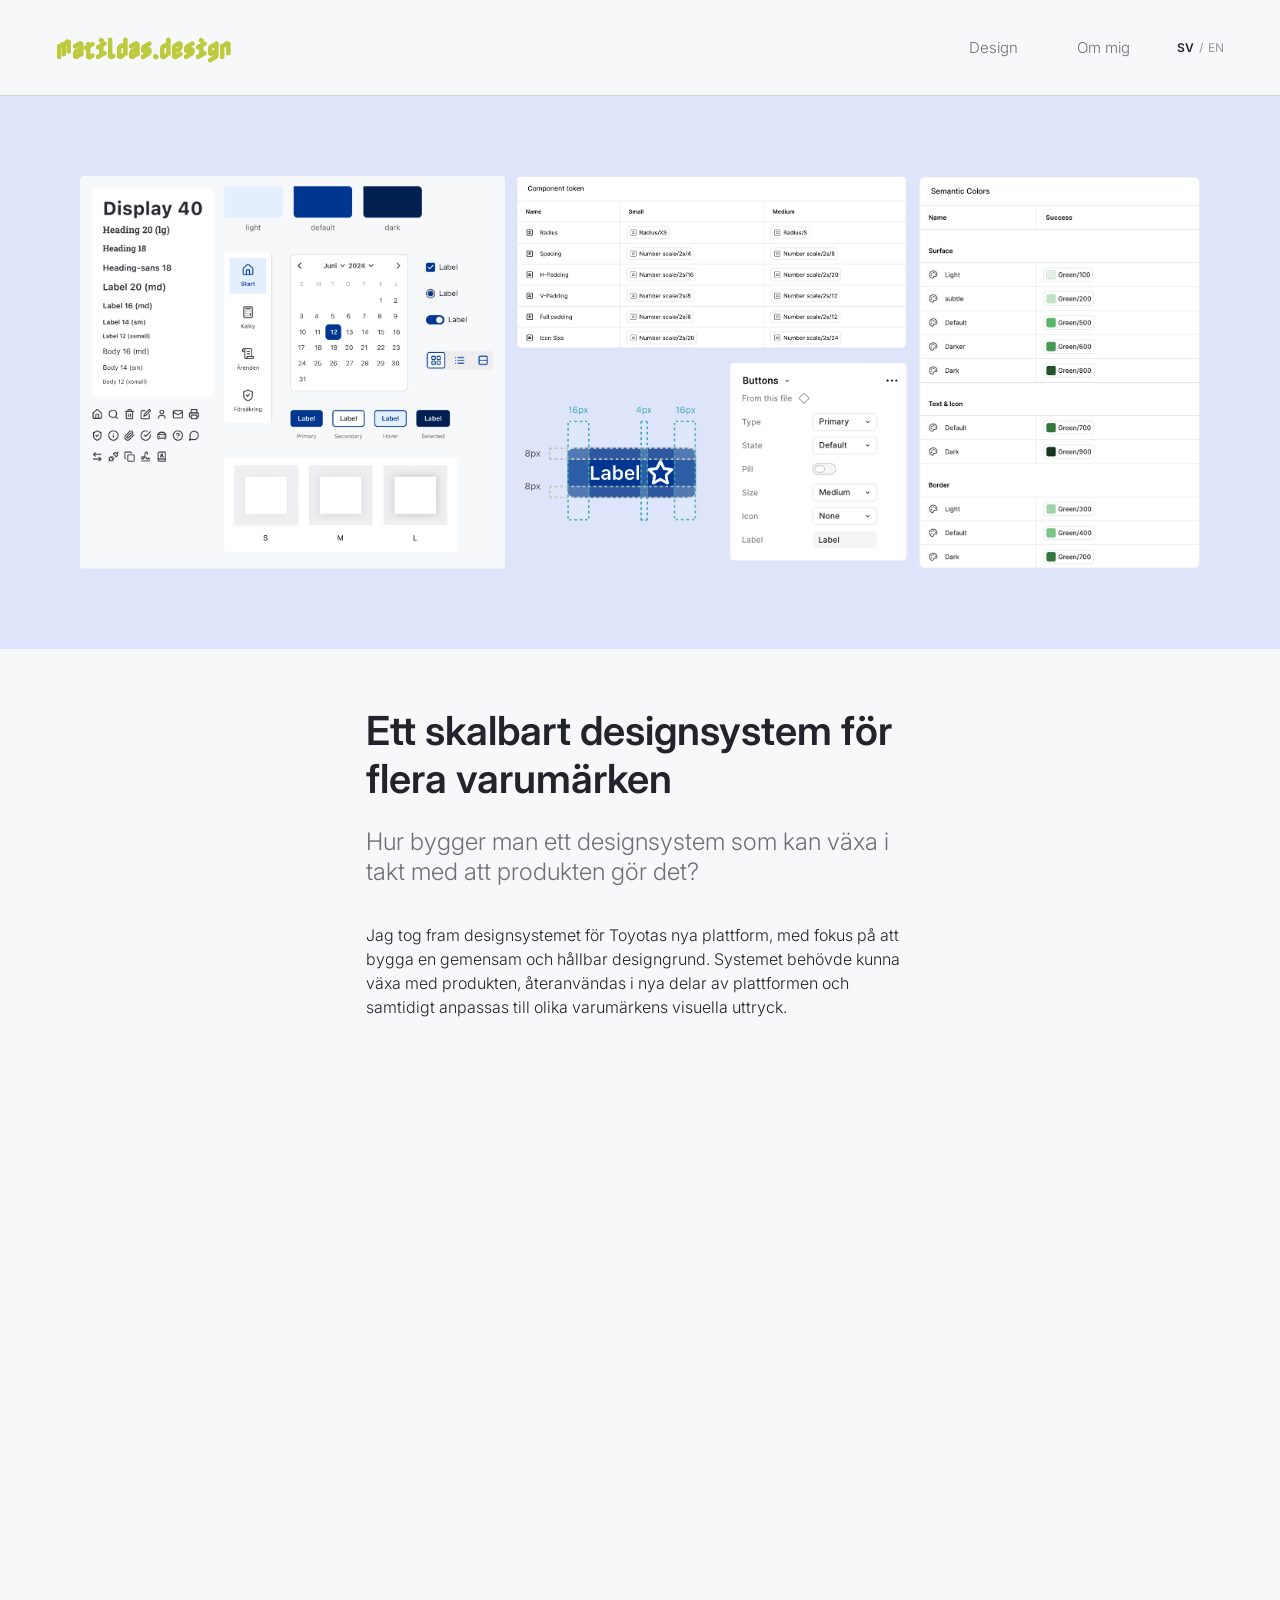
==== commit 8e44e159: "Improve portfolio image loading" ====
--- a/designsystem.html
+++ b/designsystem.html
@@ -22,7 +22,7 @@
     <main>
       <section class="tfs-case design-system-case" aria-labelledby="design-system-title">
         <div class="design-system-case-hero">
-          <img class="design-system-case-image" src="assets/design-system-hero.png" alt="Designsystemets typografi, komponenter, färgtokens och inställningar">
+          <img class="design-system-case-image" src="assets/design-system-hero.png" alt="Designsystemets typografi, komponenter, färgtokens och inställningar" decoding="async" fetchpriority="high">
         </div>
 
         <article class="tfs-case-copy">
@@ -38,14 +38,14 @@
             <p>Jag började med att definiera systemets grundläggande färgpalett och strukturerade färgerna som lokala variabler i Figma. Dessa blev grunden för systemets semantiska tokens.</p>
           </div>
 
-          <img class="design-system-tokens-image" src="assets/primitive-tokens.png" alt="Primitiva färgtokens för grått, blått, rött, gult och grönt">
+          <img class="design-system-tokens-image" src="assets/primitive-tokens.png" alt="Primitiva färgtokens för grått, blått, rött, gult och grönt" loading="lazy" decoding="async">
 
           <div class="design-system-semantic">
             <h3>Semantic tokens</h3>
             <p>Jag skapade semantiska tokens som beskriver färger utifrån deras funktion i gränssnittet, snarare än deras specifika färgvärde. Det gjorde systemet enklare att förstå och gav design och utveckling ett gemensamt språk.</p>
             <p>Tokenstrukturen och namngivningen tog jag fram i nära samarbete med utvecklarna, så att färger, typografi och andra värden följde samma logik i design och kod.</p>
 
-            <img class="design-system-semantic-image" src="assets/semantic-tokens.png" alt="Semantiska färgtokens för ytor, text, ikoner och kantlinjer">
+            <img class="design-system-semantic-image" src="assets/semantic-tokens.png" alt="Semantiska färgtokens för ytor, text, ikoner och kantlinjer" loading="lazy" decoding="async">
           </div>
 
           <div class="design-system-brand">
@@ -53,7 +53,7 @@
             <p>För att samma designsystem skulle fungera för flera varumärken skapade jag brand tokens med separata modes. Dessa kopplades till komponenter som bär varumärkets identitet, exempelvis knappar och navigation.</p>
             <p>Genom att byta brand mode uppdateras färgerna automatiskt i alla kopplade komponenter. Samma komponenter och gränssnitt kan därför återanvändas utan att skapa separata versioner för varje varumärke.</p>
 
-            <img class="design-system-brand-image" src="assets/brand-tokens.png" alt="Brand tokens och komponenter anpassade för flera varumärken">
+            <img class="design-system-brand-image" src="assets/brand-tokens.png" alt="Brand tokens och komponenter anpassade för flera varumärken" loading="lazy" decoding="async">
           </div>
         </section>
 
@@ -64,7 +64,7 @@
             <p>Komponenterna byggdes med variants och properties för att hantera olika states, storlekar och innehåll utan att skapa onödiga dubbletter.</p>
           </div>
 
-          <img class="design-system-components-image" src="assets/components.png" alt="Komponenttokens, knappvarianter, properties och mått">
+          <img class="design-system-components-image" src="assets/components.png" alt="Komponenttokens, knappvarianter, properties och mått" loading="lazy" decoding="async">
         </section>
 
         <section class="design-system-foundations" aria-labelledby="foundations-title">
@@ -73,7 +73,7 @@
             <p>Jag definierade gemensamma principer för typografi, ikoner och effekter för att skapa ett konsekvent visuellt uttryck. Tillgänglighet vägdes in i bland annat kontraster, typografiska val och storlekar.</p>
           </div>
 
-          <img class="design-system-foundations-image" src="assets/typography-icons-shadows.png" alt="Typografisk skala, ikoner och tre nivåer av skuggor">
+          <img class="design-system-foundations-image" src="assets/typography-icons-shadows.png" alt="Typografisk skala, ikoner och tre nivåer av skuggor" loading="lazy" decoding="async">
         </section>
 
         <section class="design-system-result" aria-labelledby="design-system-result-title">
--- a/styles.css
+++ b/styles.css
@@ -53,6 +53,13 @@
   max-width: 100%;
 }
 
+.tfs-case > section,
+.design-system-case > section,
+.lf-case > section {
+  content-visibility: auto;
+  contain-intrinsic-size: auto 900px;
+}
+
 .site-header {
   position: sticky;
   top: 0;
